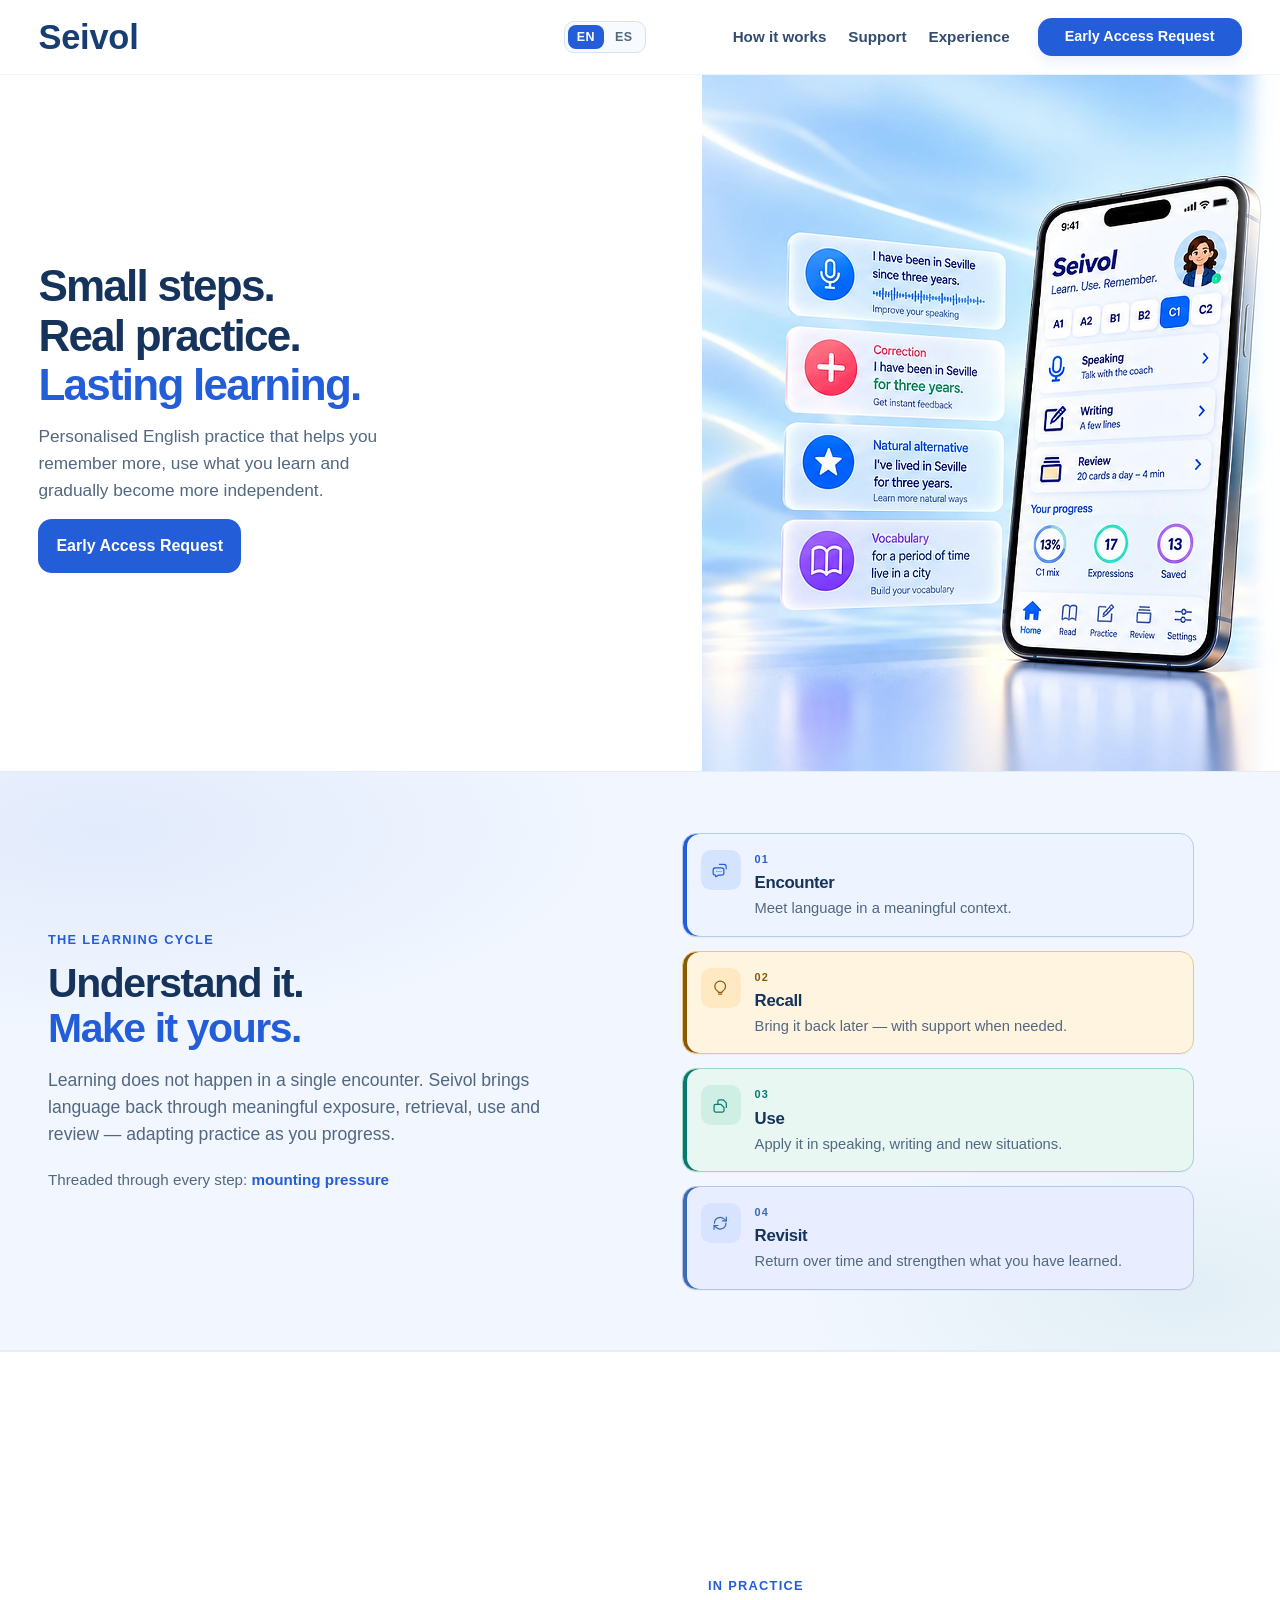
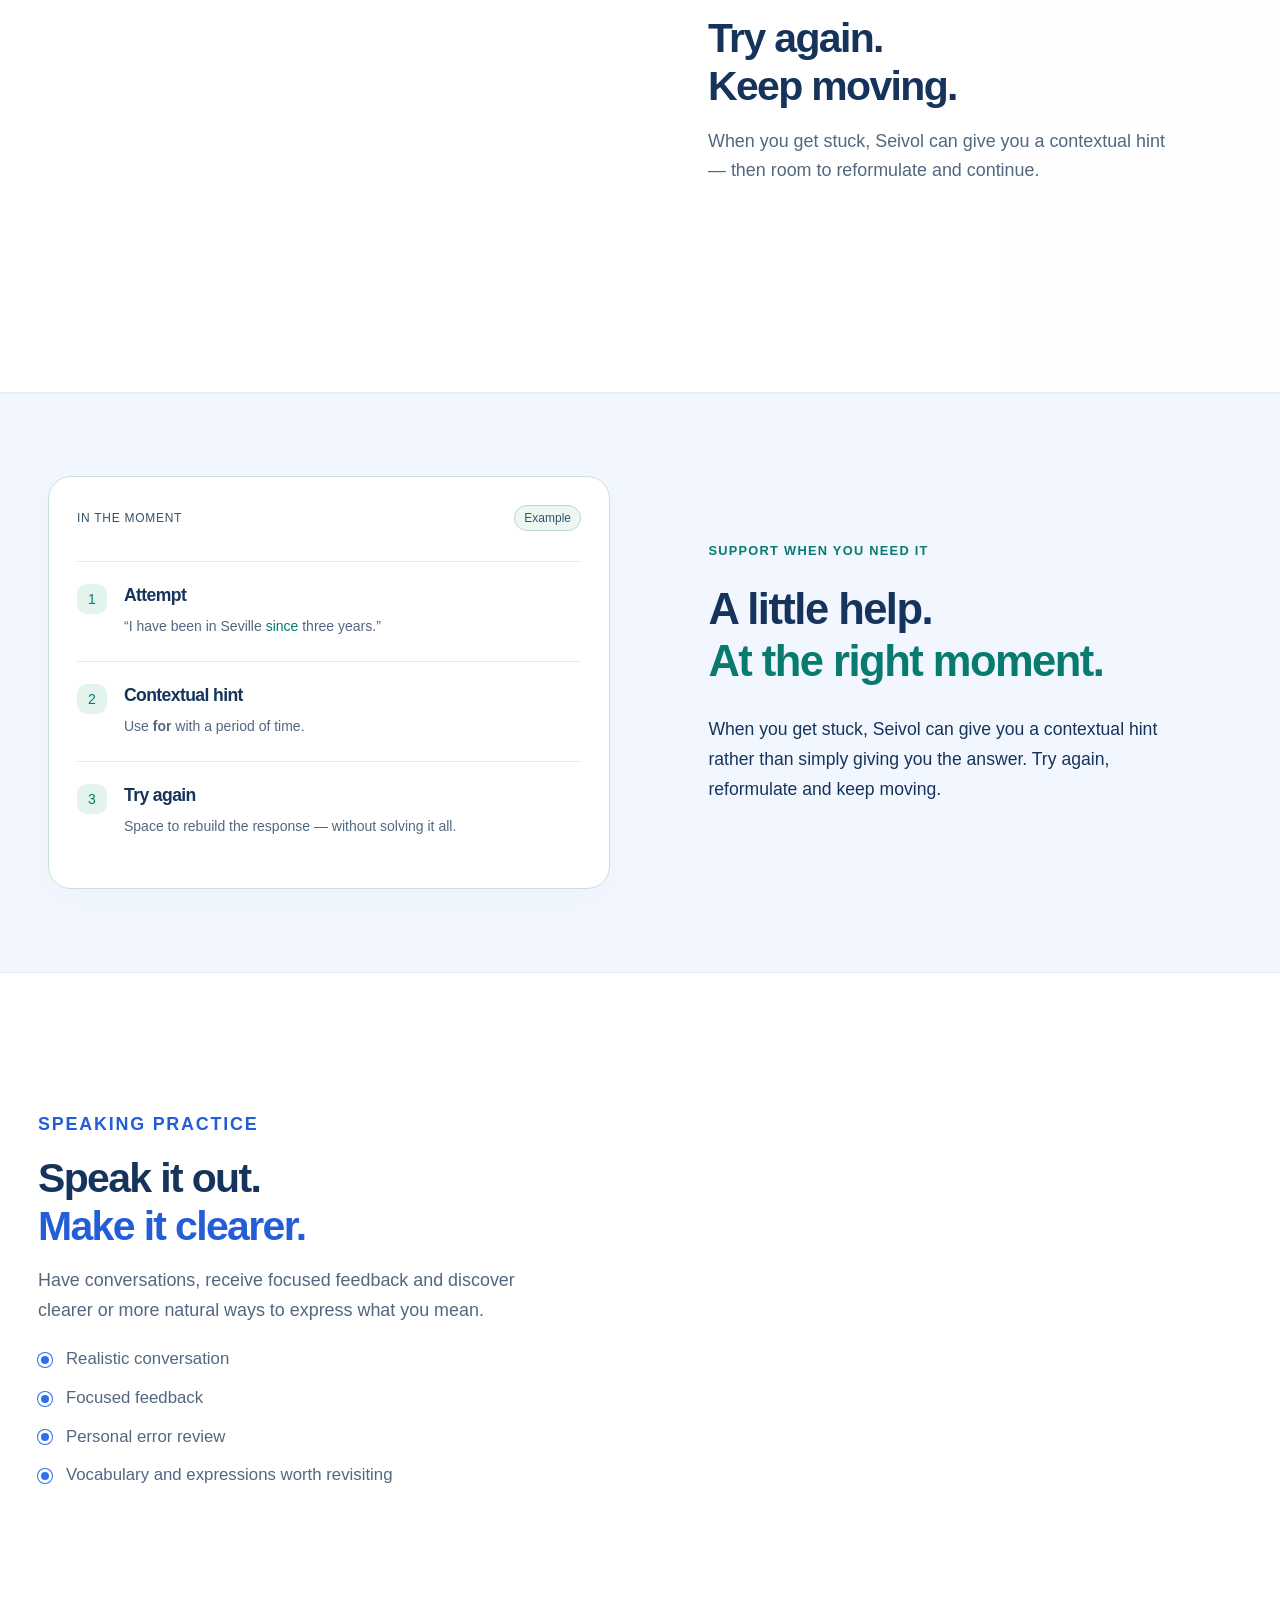
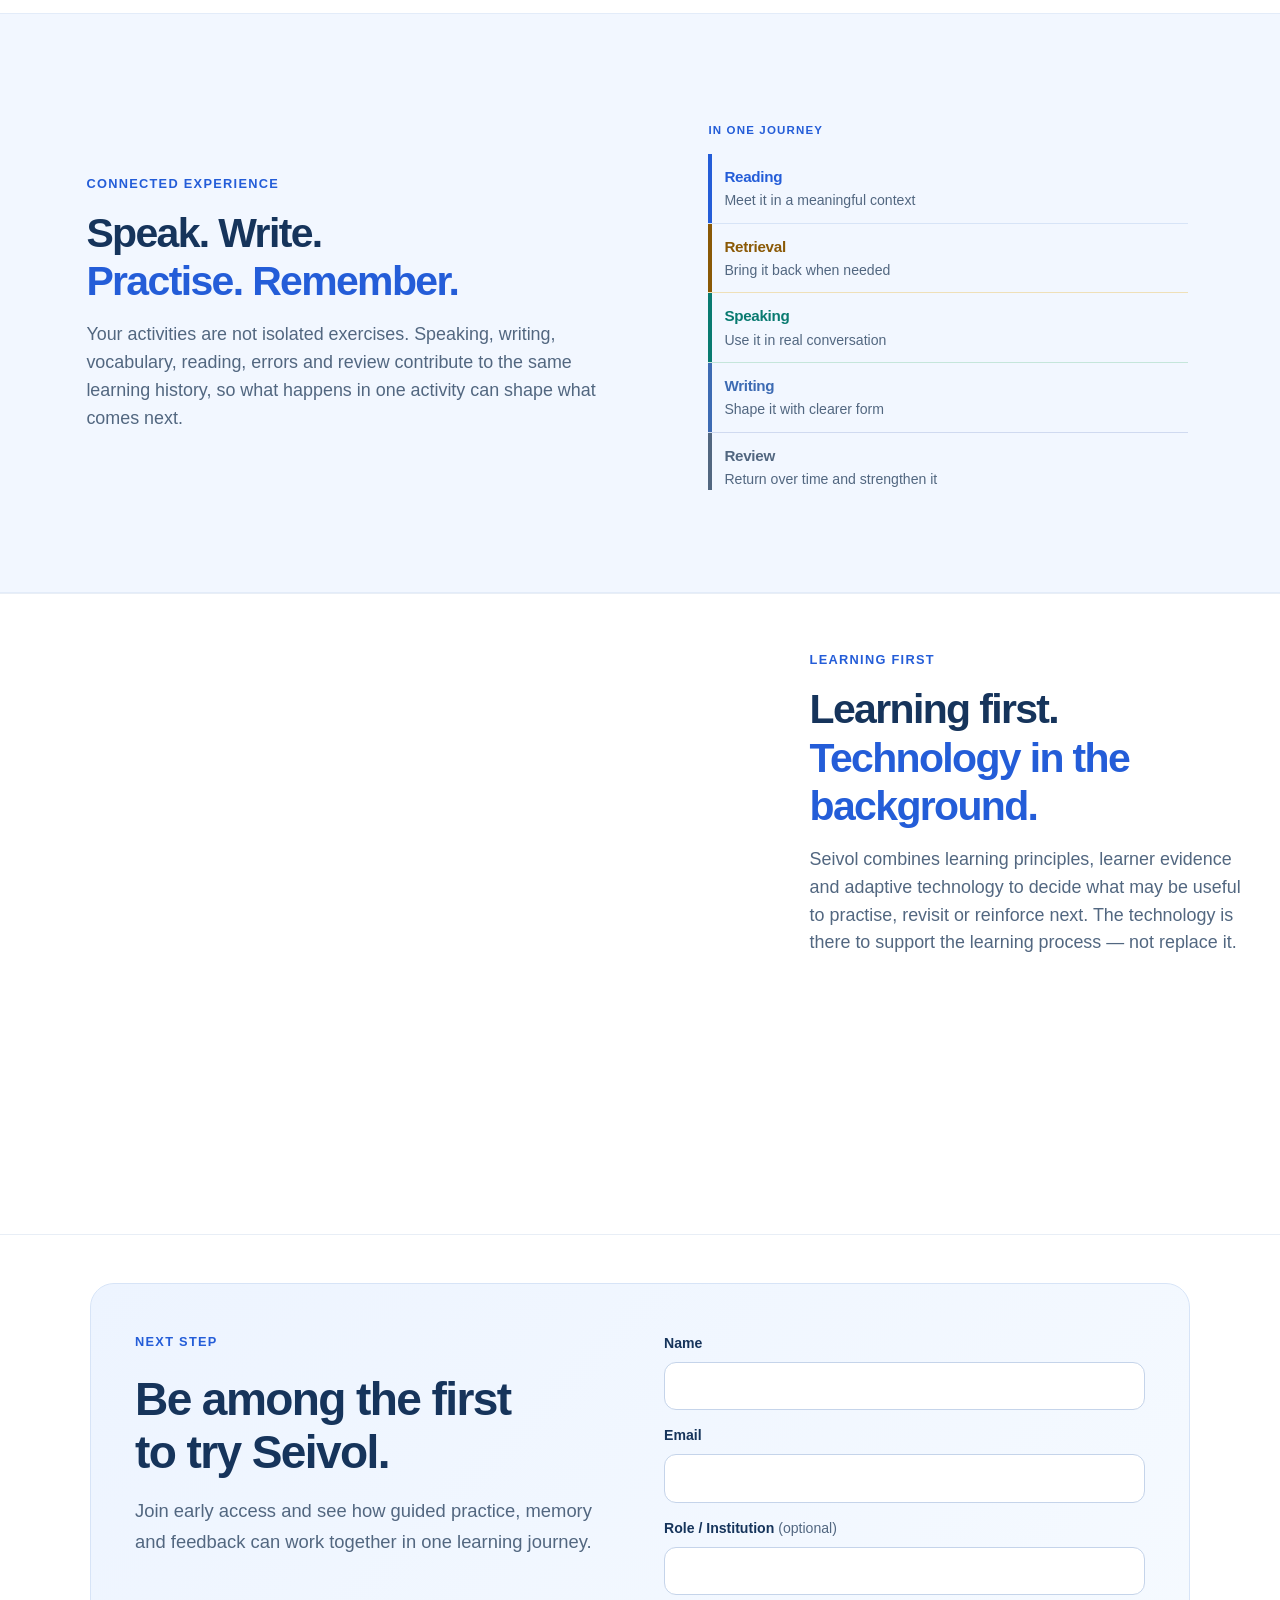
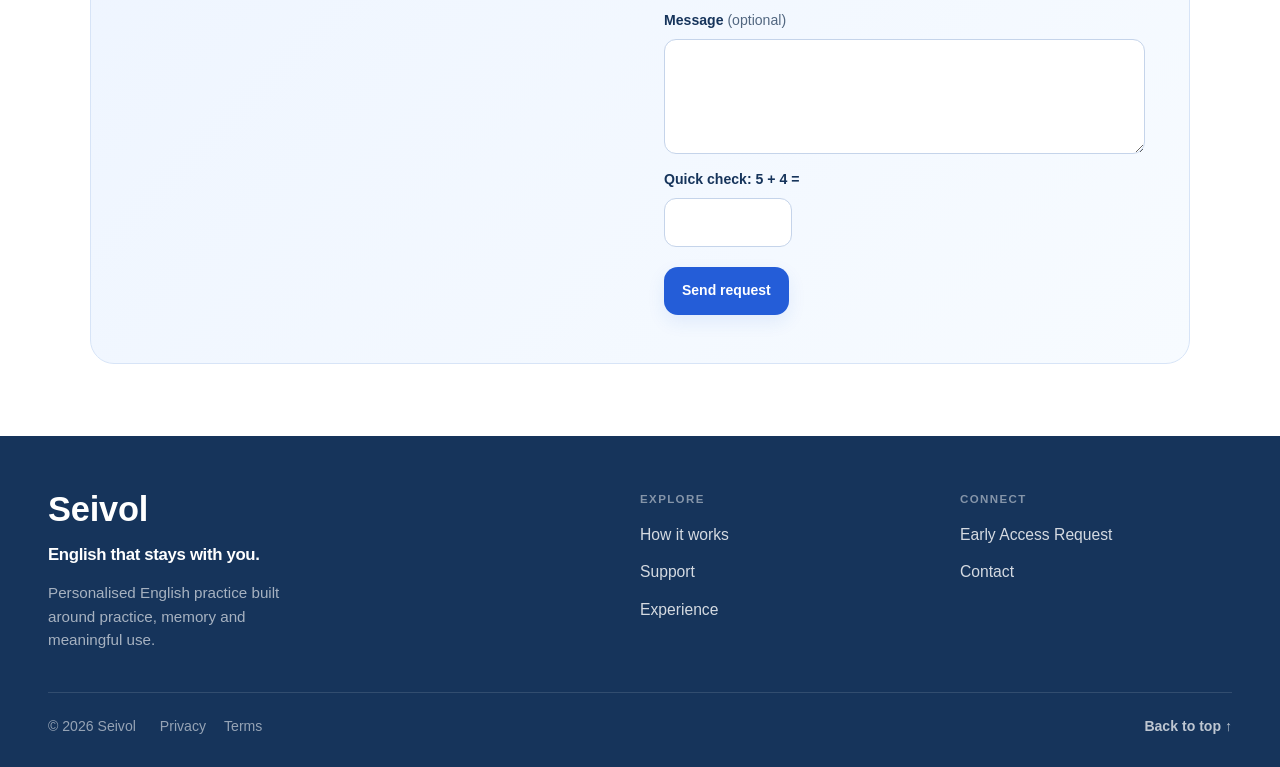
==== index.html @ 79bc9831 "Align panoramic header and bleed bands on wide screens. Cap image bands at 1600px, share page gutter" ====
<!DOCTYPE html>
<html lang="en" data-page-lang="en" data-lang-en="./index.html" data-lang-es="./es/index.html">
<head>
<meta charset="UTF-8">
<meta name="viewport" content="width=device-width, initial-scale=1">
<meta name="description" content="Seivol: personalised English practice that helps you remember more, use what you learn and gradually become more independent.">
<meta name="theme-color" content="#245dd8">
<title>Seivol — English that stays with you.</title>
<link rel="alternate" hreflang="en" href="./index.html">
<link rel="alternate" hreflang="es" href="./es/index.html">
<link rel="alternate" hreflang="x-default" href="./index.html">
<link rel="stylesheet" href="./assets/styles.css">
<link rel="stylesheet" href="./assets/education.css?v=191">
<script>
(function () {
  var KEY = 'seivol-lang';
  var page = document.documentElement.getAttribute('data-page-lang') || 'en';
  var toEn = document.documentElement.getAttribute('data-lang-en') || './index.html';
  var toEs = document.documentElement.getAttribute('data-lang-es') || './es/index.html';
  var stored = null;
  try { stored = localStorage.getItem(KEY); } catch (e) {}
  function go(lang) {
    if (lang === page) return;
    location.replace(lang === 'es' ? toEs : toEn);
  }
  if (stored === 'en' || stored === 'es') {
    go(stored);
    return;
  }
  var nav = (navigator.languages && navigator.languages[0]) || navigator.language || 'en';
  go(/^es\b/i.test(nav) ? 'es' : 'en');
})();
</script>
<script src="./assets/script.js?v=5" defer></script>
<meta property="og:title" content="Seivol — English that stays with you.">
<meta property="og:description" content="Personalised English practice that helps you remember more, use what you learn and gradually become more independent.">
<meta property="og:type" content="website">
<meta property="og:locale" content="en_GB">
<meta property="og:locale:alternate" content="es_ES">
<meta name="twitter:card" content="summary_large_image">
<meta name="twitter:title" content="Seivol — English that stays with you.">
<meta name="twitter:description" content="Personalised English practice that helps you remember more, use what you learn and gradually become more independent.">
</head>
<body>
<a class="skip-link" href="#main">Skip to content</a>
<header class="header">
  <div class="container nav">
    <a class="brand" href="./index.html" aria-label="Seivol home">Seivol</a>
    <div class="lang-switch" role="group" aria-label="Language">
      <a class="lang-switch__link is-active" href="./index.html" hreflang="en" lang="en" data-lang="en" aria-current="page">EN</a>
      <a class="lang-switch__link" href="./es/index.html" hreflang="es" lang="es" data-lang="es">ES</a>
    </div>
    <button class="menu-toggle" type="button" aria-label="Menu" aria-expanded="false" aria-controls="navigation">
      <svg class="menu-toggle-icon" width="24" height="18" viewBox="0 0 24 18" fill="none" aria-hidden="true" focusable="false">
        <path d="M1 1.5h22M1 9h22M1 16.5h22" stroke="currentColor" stroke-width="2" stroke-linecap="round"/>
      </svg>
    </button>
    <nav id="navigation" aria-label="Primary">
      <a href="#learning">How it works</a>
      <a href="#support">Support</a>
      <a href="#experience">Experience</a>
      <a class="nav-cta" href="mailto:hello@seivol.com?subject=Seivol%20early%20access">Early Access Request</a>
    </nav>
  </div>
</header>
<main id="main">
  <section class="hero hero-bleed" aria-labelledby="hero-title">
    <div class="container hero-split">
      <div class="hero-copy">
        <h1 id="hero-title">Small steps.<br>Real practice.<br><em>Lasting learning.</em></h1>
        <p class="lead">Personalised English practice that helps you remember more, use what you learn and gradually become more independent.</p>
        <div class="hero-actions">
          <a class="button button-primary" href="mailto:hello@seivol.com?subject=Seivol%20early%20access">Early Access Request</a>
        </div>
      </div>
      <figure class="hero-visual is-loaded">
        <picture>
          <source media="(max-width:767px)" type="image/webp" srcset="./assets/images/seivol-hero-mobile-1080x1300.webp" width="1080" height="1300">
          <source media="(max-width:767px)" type="image/png" srcset="./assets/images/seivol-hero-mobile-1080x1300.png" width="1080" height="1300">
          <source type="image/webp" srcset="./assets/images/image-hero-grande.webp" width="1672" height="941">
          <img src="./assets/images/image-hero-grande.png" alt="Seivol app on a phone with floating practice cards and progress insights" width="1672" height="941" decoding="async" fetchpriority="high">
        </picture>
      </figure>
    </div>
  </section>

  <section id="learning" class="section learning-section">
    <div class="container">
      <div class="cycle-compose">
        <header class="cycle-intro-copy">
          <p class="eyebrow">THE LEARNING CYCLE</p>
          <h2>Understand it.<br><em>Make it yours.</em></h2>
          <p class="cycle-lead">Learning does not happen in a single encounter. Seivol brings language back through meaningful exposure, retrieval, use and review — adapting practice as you progress.</p>
          <p class="cycle-example">Threaded through every step: <em>mounting pressure</em></p>
        </header>

        <ol class="cycle-path" aria-label="Four moments of the learning cycle">
          <li class="cycle-path-item cycle-path-item--1">
            <span class="cycle-path-icon" aria-hidden="true">
              <svg viewBox="0 0 24 24" fill="none" stroke="currentColor" stroke-width="1.55" stroke-linecap="round" stroke-linejoin="round">
                <path d="M11 4.4h5.8c1.7 0 3 1.3 3 3v2.8"/>
                <path d="M4.6 8.9h9.4c1.55 0 2.8 1.25 2.8 2.8v4c0 1.55-1.25 2.8-2.8 2.8H9.6l-2.6 1.85c-.42.3-1.02-.04-1.02-.55v-1.3h-.38c-1.55 0-2.8-1.25-2.8-2.8v-4c0-1.55 1.25-2.8 2.8-2.8z"/>
                <circle cx="7.6" cy="13.6" r=".7" fill="currentColor" stroke="none"/>
                <circle cx="10.4" cy="13.6" r=".7" fill="currentColor" stroke="none"/>
                <circle cx="13.2" cy="13.6" r=".7" fill="currentColor" stroke="none"/>
              </svg>
            </span>
            <div class="cycle-path-body">
              <span class="cycle-path-num">01</span>
              <h3>Encounter</h3>
              <p>Meet language in a meaningful context.</p>
            </div>
          </li>
          <li class="cycle-path-item cycle-path-item--2">
            <span class="cycle-path-icon" aria-hidden="true">
              <svg viewBox="0 0 24 24" fill="none" stroke="currentColor" stroke-width="1.6" stroke-linecap="round" stroke-linejoin="round">
                <path d="M12 4a7 7 0 0 1 7 7c0 2.6-1.4 4.4-3.2 5.8-.7.5-1.3 1.2-1.5 2.1H9.7c-.2-.9-.8-1.6-1.5-2.1C6.4 15.4 5 13.6 5 11a7 7 0 0 1 7-7z"/>
                <path d="M10 21h4"/>
              </svg>
            </span>
            <div class="cycle-path-body">
              <span class="cycle-path-num">02</span>
              <h3>Recall</h3>
              <p>Bring it back later — with support when needed.</p>
            </div>
          </li>
          <li class="cycle-path-item cycle-path-item--3">
            <span class="cycle-path-icon" aria-hidden="true">
              <svg viewBox="0 0 24 24" fill="none" stroke="currentColor" stroke-width="1.6" stroke-linecap="round" stroke-linejoin="round">
                <path d="M4 19v-6a2 2 0 0 1 2-2h7l4 4v4a2 2 0 0 1-2 2H6a2 2 0 0 1-2-2z"/>
                <path d="M9 11V7a2 2 0 0 1 2-2h5l4 4v6"/>
              </svg>
            </span>
            <div class="cycle-path-body">
              <span class="cycle-path-num">03</span>
              <h3>Use</h3>
              <p>Apply it in speaking, writing and new situations.</p>
            </div>
          </li>
          <li class="cycle-path-item cycle-path-item--4">
            <span class="cycle-path-icon" aria-hidden="true">
              <svg viewBox="0 0 24 24" fill="none" stroke="currentColor" stroke-width="1.6" stroke-linecap="round" stroke-linejoin="round">
                <path d="M4.5 12a7.5 7.5 0 0 1 12.8-5.3L20 9"/>
                <path d="M20 4v5h-5"/>
                <path d="M19.5 12a7.5 7.5 0 0 1-12.8 5.3L4 15"/>
                <path d="M4 20v-5h5"/>
              </svg>
            </span>
            <div class="cycle-path-body">
              <span class="cycle-path-num">04</span>
              <h3>Revisit</h3>
              <p>Return over time and strengthen what you have learned.</p>
            </div>
          </li>
        </ol>
      </div>
    </div>
  </section>

  <section class="section practice-look-section" aria-labelledby="practice-look-title">
    <div class="container">
      <div class="app-showcase app-showcase-blend">
        <figure class="closer-look-visual" data-reveal>
          <picture>
            <source media="(max-width:767px)" type="image/webp" srcset="./assets/images/seivol-closer-look-mobile.webp?v=8" width="1080" height="1300">
            <source media="(max-width:767px)" type="image/png" srcset="./assets/images/seivol-closer-look-mobile.png?v=8" width="1080" height="1300">
            <source type="image/webp" srcset="./assets/images/seivol-closer-look.webp" width="1672" height="941">
            <img src="./assets/images/seivol-closer-look.png" alt="Seivol practice: try, get a hint, try again, with AI feedback cards" width="1672" height="941" loading="lazy" decoding="async">
          </picture>
        </figure>
        <div class="closer-look-fade" aria-hidden="true"></div>
        <div class="app-copy">
          <p class="eyebrow">IN PRACTICE</p>
          <h2 id="practice-look-title">Try again.<br>Keep moving.</h2>
          <p>When you get stuck, Seivol can give you a contextual hint — then room to reformulate and continue.</p>
        </div>
      </div>
    </div>
  </section>

  <section id="support" class="support-section">
    <div class="container feature-grid support-layout">
      <div class="support-right">
        <div class="support-example">
          <div class="panel-heading"><span>IN THE MOMENT</span><span class="tiny-tag">Example</span></div>
          <ol>
            <li><span>1</span><div><h3>Attempt</h3><p>“I have been in Seville <em>since</em> three years.”</p></div></li>
            <li><span>2</span><div><h3>Contextual hint</h3><p>Use <strong>for</strong> with a period of time.</p></div></li>
            <li><span>3</span><div><h3>Try again</h3><p>Space to rebuild the response — without solving it all.</p></div></li>
          </ol>
        </div>
      </div>
      <div class="support-copy">
        <p class="eyebrow">SUPPORT WHEN YOU NEED IT</p>
        <h2>A little help.<br><em>At the right moment.</em></h2>
        <p class="feature-lead">When you get stuck, Seivol can give you a contextual hint rather than simply giving you the answer. Try again, reformulate and keep moving.</p>
      </div>
    </div>
  </section>

  <section id="speaking" class="section speaking-section">
    <div class="container speaking-blend speaking-text-left">
      <div class="speaking-copy">
        <p class="eyebrow">SPEAKING PRACTICE</p>
        <h2>Speak it out.<br><em>Make it clearer.</em></h2>
        <p>Have conversations, receive focused feedback and discover clearer or more natural ways to express what you mean.</p>
        <ul class="benefit-list">
          <li>Realistic conversation</li>
          <li>Focused feedback</li>
          <li>Personal error review</li>
          <li>Vocabulary and expressions worth revisiting</li>
        </ul>
      </div>
      <figure class="speaking-visual">
        <picture>
          <source media="(max-width:767px)" type="image/webp" srcset="./assets/images/seivol-speaking-mobile.webp?v=10" width="1080" height="1300">
          <source media="(max-width:767px)" type="image/png" srcset="./assets/images/seivol-speaking-mobile.png?v=10" width="1080" height="1300">
          <source type="image/webp" srcset="./assets/images/seivol-speaking.webp?v=11" width="1143" height="1376">
          <img src="./assets/images/seivol-speaking.png?v=11" alt="Phone and feedback cards: Original, Better and Tip during speaking practice" width="1143" height="1376" loading="lazy" decoding="async">
        </picture>
        <div class="speaking-fade" aria-hidden="true"></div>
      </figure>
    </div>
  </section>

  <section id="experience" class="section experience-section">
    <div class="container experience-intro">
      <div class="experience-intro-copy">
        <p class="eyebrow">CONNECTED EXPERIENCE</p>
        <h2>Speak. Write.<br><em>Practise. Remember.</em></h2>
        <p class="experience-intro-lead">Your activities are not isolated exercises. Speaking, writing, vocabulary, reading, errors and review contribute to the same learning history, so what happens in one activity can shape what comes next.</p>
      </div>
      <aside class="experience-label" aria-label="Parts of the connected journey">
        <div class="experience-label-head">
          <span>IN ONE JOURNEY</span>
        </div>
        <ul class="experience-label-list">
          <li class="experience-label-item experience-label-item--1">
            <strong>Reading</strong>
            <span>Meet it in a meaningful context</span>
          </li>
          <li class="experience-label-item experience-label-item--2">
            <strong>Retrieval</strong>
            <span>Bring it back when needed</span>
          </li>
          <li class="experience-label-item experience-label-item--3">
            <strong>Speaking</strong>
            <span>Use it in real conversation</span>
          </li>
          <li class="experience-label-item experience-label-item--4">
            <strong>Writing</strong>
            <span>Shape it with clearer form</span>
          </li>
          <li class="experience-label-item experience-label-item--5">
            <strong>Review</strong>
            <span>Return over time and strengthen it</span>
          </li>
        </ul>
      </aside>
    </div>
  </section>

  <section id="foundation" class="section foundation-section foundation-bleed" aria-labelledby="foundation-title">
    <div class="container foundation-split">
      <div class="foundation-copy">
        <p class="eyebrow">LEARNING FIRST</p>
        <h2 id="foundation-title">Learning first.<br><em>Technology in the background.</em></h2>
        <p class="foundation-lead">Seivol combines learning principles, learner evidence and adaptive technology to decide what may be useful to practise, revisit or reinforce next. The technology is there to support the learning process — not replace it.</p>
      </div>
      <figure class="foundation-visual">
        <picture>
          <source media="(max-width:767px)" type="image/webp" srcset="./assets/images/ultima-web.webp?v=1" width="1143" height="1376">
          <source media="(max-width:767px)" type="image/png" srcset="./assets/images/ultima-web.png?v=1" width="1143" height="1376">
          <source type="image/webp" srcset="./assets/images/ultima.webp?v=1" width="1536" height="1024">
          <img src="./assets/images/ultima.png?v=1" alt="Seivol Progress screen with Known, Saved for review and In progress cards" width="1536" height="1024" loading="lazy" decoding="async">
        </picture>
      </figure>
    </div>
  </section>

  <section id="contact" class="section contact-section">
    <div class="container contact-panel">
      <div class="contact-layout">
        <div class="contact-copy">
          <p class="eyebrow">NEXT STEP</p>
          <h2>Be among the first to try Seivol.</h2>
          <p class="contact-lead">Join early access and see how guided practice, memory and feedback can work together in one learning journey.</p>
        </div>
        <form class="contact-form" id="early-access-form" action="mailto:jmpmonge@gmail.com" method="post" enctype="text/plain" novalidate>
          <div class="contact-field">
            <label for="contact-name">Name</label>
            <input id="contact-name" name="Name" type="text" autocomplete="name" required>
          </div>
          <div class="contact-field">
            <label for="contact-email">Email</label>
            <input id="contact-email" name="Email" type="email" autocomplete="email" required>
          </div>
          <div class="contact-field">
            <label for="contact-role">Role / Institution <span class="optional">(optional)</span></label>
            <input id="contact-role" name="Role / Institution" type="text" autocomplete="organization">
          </div>
          <div class="contact-field">
            <label for="contact-message">Message <span class="optional">(optional)</span></label>
            <textarea id="contact-message" name="Message" rows="4"></textarea>
          </div>
          <div class="contact-honeypot" aria-hidden="true">
            <label for="contact-company">Company</label>
            <input id="contact-company" name="company" type="text" tabindex="-1" autocomplete="off">
          </div>
          <div class="contact-field contact-captcha">
            <label for="contact-captcha">Quick check: <span id="contact-captcha-question">3 + 4</span> =</label>
            <input id="contact-captcha" name="captcha" type="text" inputmode="numeric" autocomplete="off" required>
            <p class="contact-form-error" id="contact-form-error" hidden>Please solve the check to continue.</p>
          </div>
          <button class="button button-primary contact-submit" type="submit">Send request</button>
        </form>
      </div>
    </div>
  </section>
</main>
<footer class="site-footer">
  <div class="container">
    <div class="footer-grid">
      <div class="footer-brand">
        <a class="footer-logo" href="./index.html" aria-label="Seivol home">Seivol</a>
        <p class="footer-tagline">English that stays with you.</p>
        <p class="footer-blurb">Personalised English practice built around practice, memory and meaningful use.</p>
      </div>
      <div class="footer-col">
        <h3 class="footer-heading">Explore</h3>
        <ul class="footer-list">
          <li><a href="#learning">How it works</a></li>
          <li><a href="#support">Support</a></li>
          <li><a href="#experience">Experience</a></li>
        </ul>
      </div>
      <div class="footer-col">
        <h3 class="footer-heading">Connect</h3>
        <ul class="footer-list">
          <li><a href="mailto:hello@seivol.com?subject=Seivol%20early%20access">Early Access Request</a></li>
          <li><a href="mailto:hello@seivol.com">Contact</a></li>
        </ul>
      </div>
    </div>
    <div class="footer-bar">
      <p class="footer-copy">© 2026 Seivol</p>
      <div class="footer-legal">
        <a href="#" aria-disabled="true" tabindex="-1">Privacy</a>
        <a href="#" aria-disabled="true" tabindex="-1">Terms</a>
      </div>
      <a class="footer-top" href="#main">Back to top <span aria-hidden="true">↑</span></a>
    </div>
  </div>
</footer>
</body>
</html>
---- assets/styles.css ----
:root{--ink:#102c39;--muted:#52636c;--paper:#fff;--soft:#f2f5f5;--line:#d8e0e3;--accent:#a45a39;--light-accent:#e6b798;--serif:Georgia,'Times New Roman',serif;--sans:Arial,Helvetica,sans-serif}*{box-sizing:border-box}html{scroll-behavior:smooth;scroll-padding-top:100px}body{margin:0;background:var(--paper);color:var(--ink);font-family:var(--sans);font-size:16px;line-height:1.65}a{color:inherit;text-decoration:none}button{font:inherit}a,button{-webkit-tap-highlight-color:transparent}a:focus-visible,button:focus-visible{outline:3px solid var(--accent);outline-offset:6px}p,h1,h2,h3,h4,figure{margin:0}p+p{margin-top:18px}h1,h2,h3,h4{line-height:1.15;font-weight:400}h1,h2{font-family:var(--serif);letter-spacing:-.04em}h1{font-size:clamp(3.8rem,6.2vw,6rem);line-height:1.03}h2{font-size:clamp(2.45rem,4vw,3.6rem)}h3{font-size:1.4rem;letter-spacing:-.025em}h4{font-size:1.05rem}em{color:var(--accent);font-weight:400}p{color:var(--muted)}.container{width:min(1240px,calc(100% - 112px));margin-inline:auto}.header{border-bottom:1px solid var(--line);background:#fffffff5;position:sticky;top:0;z-index:20;backdrop-filter:blur(12px)}.nav{min-height:94px;display:flex;align-items:center;justify-content:space-between;gap:36px}.brand{font-size:2.3rem;letter-spacing:-.075em;font-weight:700;line-height:1}.brand-dot{color:var(--accent)}nav{display:flex;align-items:center;gap:34px;font-size:.875rem}nav a{padding:12px 0}nav a:hover,.footer a:hover{color:var(--accent)}.nav-link{border-bottom:1px solid var(--ink)}.nav-link span{margin-left:20px}.menu-toggle{display:none}.hero{display:grid;grid-template-columns:1.08fr 1fr;gap:72px;align-items:center;padding-block:76px 66px}.eyebrow{font-size:.75rem;letter-spacing:.15em;font-weight:600;line-height:1.5;color:var(--ink);margin-bottom:28px}.eyebrow-line{display:inline-block;width:30px;height:1px;background:var(--accent);vertical-align:middle;margin-right:12px}.lead{max-width:445px;font-size:1.15rem;line-height:1.7;margin-top:30px}.button{display:inline-flex;align-items:center;gap:40px;padding:16px 23px;background:var(--ink);color:white;font-size:.875rem;margin-top:32px;transition:background .2s,transform .2s}.button:hover{background:#244b5d;transform:translateY(-2px)}.hero-note{font-size:.75rem;margin-top:20px}.hero-visual{position:relative}.hero-frame{aspect-ratio:4/5;background:var(--ink);padding:27px;display:flex;flex-direction:column;justify-content:space-between;color:#fff;border:1px solid #284652}.media-top,.media-bottom{display:flex;justify-content:space-between;gap:16px;font-size:.75rem}.media-top{letter-spacing:.1em;color:#c4d1d7}.media-centre{text-align:center;border:1px solid #647983;padding:40px 15px;margin:28px 10px}.media-icon{display:grid;place-items:center;border:1px solid #90a1a9;border-radius:50%;width:60px;height:60px;font-size:28px;margin:0 auto 28px;color:var(--light-accent)}.media-centre p{font-family:var(--serif);font-size:clamp(2.1rem,3vw,3rem);line-height:1.15;color:white;letter-spacing:-.025em}.placeholder-label{display:inline-block;margin-top:26px;font-size:.75rem;letter-spacing:.08em;color:#c4d1d7}.media-bottom{border-top:1px solid #48606a;padding-top:18px;color:#d4dfe4}.hero-visual>figcaption{font-size:.75rem;margin-top:10px;color:var(--muted)}.principle-strip{border-block:1px solid var(--line)}.principle-strip .container{display:flex;justify-content:space-between;gap:24px;padding-block:24px;font-size:.875rem}.principle-strip span{display:flex;align-items:center;gap:15px}.principle-strip span:before{content:'+';color:var(--accent);font-size:20px}.section{padding-block:104px}.section-heading{margin-bottom:40px}.approach-grid{display:grid;grid-template-columns:1fr 1fr;gap:100px}.intro{font-size:1.4rem;line-height:1.55;color:var(--ink)}.principles{display:grid;grid-template-columns:repeat(3,1fr);gap:44px;margin-top:60px}.principles article{border-top:1px solid var(--line);padding-top:22px}.index{font-size:.75rem;color:var(--accent)}.principles h3{margin-block:20px 15px}.principles p{font-size:.95rem}.learning-section{background:var(--soft)}.split-heading{display:flex;justify-content:space-between;align-items:flex-end;gap:65px;margin-bottom:52px}.split-heading>p{max-width:350px}.cycle{list-style:none;display:grid;grid-template-columns:repeat(4,1fr);padding:0;margin:0;border-block:1px solid #c8d4d9}.cycle li{position:relative;padding:30px 28px 30px 0;margin-right:28px}.cycle li:not(:last-child):after{content:'→';position:absolute;right:0;top:30px;color:var(--accent)}.step{font-size:.75rem;color:var(--accent)}.cycle h3{margin-block:20px 12px}.cycle p{font-size:.9rem}.cycle-feedback{font-size:.875rem;padding:18px 0;color:var(--muted);border-bottom:1px solid #c8d4d9}.cycle-feedback span{margin-right:12px;font-size:20px;color:var(--accent)}.app-showcase{margin-top:70px;display:grid;grid-template-columns:.7fr 1fr;gap:85px;align-items:center}.app-copy h3{font-family:var(--serif);font-size:2rem;margin-bottom:18px}.asset-note{font-size:.75rem;letter-spacing:.08em;color:var(--muted);display:block;margin-top:24px}.screen-placeholder{border:1px solid #b7c8d0;background:#fff;box-shadow:0 20px 40px #102c3908}.screen-bar{display:flex;justify-content:space-between;font-size:.75rem;letter-spacing:.08em;padding:17px 22px;border-bottom:1px solid var(--line)}.screen-content{aspect-ratio:16/9;display:flex;flex-direction:column;align-items:center;justify-content:center;padding:25px;text-align:center;background:linear-gradient(145deg,#f9fbfc,#e8eff2)}.crop-icon{font-size:36px;color:#65818f;line-height:1;margin-bottom:20px}.screen-content h4{font-family:var(--serif);font-size:1.75rem;margin-bottom:8px}.screen-content p,.screen-content>span:last-child{font-size:.75rem;color:var(--muted)}.screen-placeholder figcaption{font-size:.75rem;border-top:1px solid var(--line);padding:13px 22px}.feature-grid{display:grid;grid-template-columns:1fr 1fr;gap:85px;align-items:center}.feature-lead{font-size:1.2rem;margin-block:28px 20px;color:var(--ink)}.memory-panel{background:var(--soft);border:1px solid var(--line);padding:30px}.panel-heading{display:flex;align-items:center;justify-content:space-between;gap:12px;font-size:.75rem;letter-spacing:.08em}.tiny-tag{font-size:.75rem;letter-spacing:0;border:1px solid #b7c6cd;border-radius:20px;padding:2px 9px}.memory-panel>h3{font-family:var(--serif);font-size:2rem;margin-top:32px}.review-track{display:flex;align-items:center;gap:9px;margin-block:30px 34px;font-size:.75rem}.review-track i{flex:1;min-width:5px;height:1px;background:#8b9fa8}.review-track span{position:relative;padding-top:20px}.review-track span:before{content:'';position:absolute;top:0;left:0;width:7px;height:7px;border:1px solid var(--accent);border-radius:50%}.review-outcomes{display:grid;grid-template-columns:1fr 1fr;gap:24px;border-top:1px solid var(--line);padding-top:25px}.outcome-symbol{font-size:24px;color:var(--accent)}.review-outcomes h4{margin-block:10px}.review-outcomes p,.panel-note{font-size:.875rem}.panel-note{border-top:1px solid var(--line);padding-top:20px;margin-top:24px}.compact-placeholder{border:1px dashed #93aab4;padding:22px;display:flex;align-items:center;gap:20px;margin-top:25px}.compact-placeholder>span{font-size:28px;color:#617d8a}.compact-placeholder figcaption{font-size:.75rem;letter-spacing:.07em}.compact-placeholder strong{font-weight:400;letter-spacing:0;font-size:.875rem;display:inline-block;margin-top:5px}.support-section{background:var(--ink);color:#fff;padding-block:100px}.support-section .eyebrow{color:#c4d2d9}.support-section em{color:var(--light-accent)}.support-section p{color:#c6d4db}.support-section .feature-lead{color:white}.support-rule{border-top:1px solid #4b616c;display:flex;gap:20px;margin-top:32px;padding-top:25px}.support-rule>span{color:var(--light-accent);font-size:25px}.support-rule strong{color:white;font-weight:400}.support-rule p{font-size:.875rem}.support-example{border:1px solid #57707c;padding:30px}.support-example .tiny-tag{border-color:#6c838d}.support-example ol{list-style:none;padding:0;margin:30px 0 0}.support-example li{display:flex;gap:20px;padding-block:22px;border-top:1px solid #3d5764}.support-example li>span{color:var(--light-accent);font-size:.875rem}.support-example h3{font-size:1.15rem;margin-bottom:8px}.support-example p{font-size:.875rem}.support-right .compact-placeholder{border-color:#718993}.support-right .compact-placeholder>span{color:#b9ced7}.activity-grid{display:grid;grid-template-columns:repeat(3,1fr);gap:28px}.activity-grid article{padding:32px;background:var(--soft);border-top:2px solid #819aa6}.activity-label{font-size:.75rem;letter-spacing:.09em;color:var(--muted)}.activity-grid h3{font-family:var(--serif);font-size:1.9rem;margin-block:26px 20px}.activity-grid p{font-size:.95rem}.activity-placeholder{display:flex;align-items:center;justify-content:center;gap:35px;min-height:240px;border:1px dashed #94a8b2;background:#fafcfc;margin-top:30px;padding:35px;text-align:left}.activity-placeholder>span{font-size:40px;color:#77919e}.activity-placeholder .asset-note{margin:0 0 12px}.activity-placeholder figcaption{font-family:var(--serif);font-size:1.6rem}.activity-placeholder p{font-size:.875rem;margin-top:8px}.foundation-section{background:var(--soft);border-top:1px solid var(--line);padding-block:75px}.foundation-grid{display:grid;grid-template-columns:1fr 1fr;gap:85px}.foundation-grid h2{font-size:2.8rem}.technology-labels{display:flex;align-items:center;flex-wrap:wrap;gap:12px;font-size:.75rem;margin-top:25px}.technology-labels span{padding:6px 10px;border:1px solid #b9c9d0}.technology-labels b{font-weight:400;color:var(--accent)}.footer{display:flex;align-items:center;justify-content:space-between;gap:30px;min-height:135px}.footer p,.footer>a:last-child{font-size:.875rem}.skip-link{position:fixed;top:-100px;left:20px;z-index:50;padding:12px 20px;background:white;color:var(--ink)}.skip-link:focus{top:15px}.media-slot img,.media-slot video{display:block;width:100%;height:auto;object-fit:contain}.hero-visual>img,.hero-visual>video{aspect-ratio:4/5;object-fit:cover}.media-slot.is-loaded{padding:0;display:block;min-height:0}.media-slot.is-loaded figcaption{padding:12px;font-size:.75rem}
@media(min-width:1500px){.hero{gap:110px}.hero-frame{max-height:630px}}@media(max-width:1100px){.container{width:calc(100% - 64px)}nav{gap:21px}.hero{gap:40px}.hero-frame{padding:18px}.media-centre{margin:20px 0;padding:30px 12px}.hero{padding-top:54px}.feature-grid,.foundation-grid{gap:44px}.app-showcase{gap:44px}.approach-grid{gap:55px}.activity-grid article{padding:24px}.panel-heading{flex-wrap:wrap}}
@media(max-width:800px){.container{width:calc(100% - 40px)}.nav{min-height:76px;flex-wrap:wrap;gap:0}.brand{font-size:2rem}.menu-toggle{display:flex;align-items:center;gap:12px;background:none;border:1px solid var(--line);padding:7px 12px;color:var(--ink);font-size:.875rem}.header nav{width:100%;display:flex;flex-direction:column;align-items:stretch;gap:0;padding-bottom:18px}.js .header nav:not(.is-open){display:none}.header nav a{padding:12px 0}.nav-link{border-bottom:0}.hero{grid-template-columns:1fr 1fr;gap:28px;padding-block:48px}.hero h1{font-size:3.8rem}.lead{font-size:1rem}.hero-frame{aspect-ratio:4/6;padding:17px}.media-top{font-size:.75rem;flex-direction:column;gap:0}.media-bottom{font-size:.75rem}.media-centre p{font-size:2rem}.media-centre{padding:25px 10px;margin:15px 0}.media-icon{width:48px;height:48px;margin-bottom:18px}.placeholder-label{font-size:.75rem}.hero-note{max-width:240px}.principle-strip .container{font-size:.75rem;gap:16px}.principle-strip span{gap:8px}.section{padding-block:70px}.section-heading h2 br{display:none}.approach-grid{gap:30px}.principles{gap:25px;margin-top:40px}.split-heading{gap:35px}.split-heading>p{max-width:260px}.cycle li{padding-right:20px;margin-right:12px}.cycle h3{font-size:1.15rem}.app-showcase{gap:30px}.feature-grid{gap:30px}.memory-panel,.support-example{padding:22px}.review-outcomes{grid-template-columns:1fr;gap:18px}.review-outcomes>div{display:grid;grid-template-columns:25px 1fr;gap:0 10px}.review-outcomes h4{margin:6px 0}.review-outcomes p{grid-column:2}.support-section{padding-block:70px}.activity-grid{gap:15px}.activity-grid article{padding:22px 18px}.activity-grid h3{font-size:1.6rem}.foundation-grid{gap:30px}.foundation-grid h2{font-size:2.3rem}.footer{gap:20px}.footer p{max-width:150px}}
@media(max-width:600px){html{scroll-padding-top:88px}.hero{grid-template-columns:1fr;gap:38px;padding-block:42px}.hero h1{font-size:clamp(3.4rem,15vw,4.8rem)}.hero .eyebrow{margin-bottom:23px}.lead{max-width:360px;font-size:1.1rem;margin-top:24px}.hero-note{max-width:none}.hero-frame{aspect-ratio:4/4.3;padding:23px}.media-top{flex-direction:row;font-size:.75rem}.media-centre{margin:18px 9px;padding:25px 12px}.media-centre p{font-size:2.5rem}.media-bottom{font-size:.75rem}.principle-strip .container{flex-direction:column;gap:10px;padding-block:22px;font-size:.875rem}.principle-strip span{gap:12px}.section{padding-block:58px}h2{font-size:2.5rem}.eyebrow{margin-bottom:22px}.approach-grid,.feature-grid,.foundation-grid,.app-showcase{grid-template-columns:1fr;gap:32px}.intro{font-size:1.25rem}.principles{grid-template-columns:1fr;gap:28px}.principles h3{margin-block:12px}.split-heading{display:block;margin-bottom:34px}.split-heading>p{max-width:none;margin-top:23px}.cycle{grid-template-columns:1fr 1fr}.cycle li{padding:23px 19px 23px 0;margin-right:15px}.cycle li:nth-child(2){margin:0}.cycle li:nth-child(2):after{content:'↓'}.cycle li:nth-child(3),.cycle li:nth-child(4){border-top:1px solid var(--line)}.cycle li:nth-child(4){margin:0}.cycle h3{font-size:1.25rem;margin-top:12px}.cycle-feedback{font-size:.8rem}.app-showcase{margin-top:38px}.app-copy .asset-note{margin-top:18px}.memory-panel{padding:24px}.review-outcomes{grid-template-columns:1fr 1fr;gap:16px}.review-outcomes>div{display:block}.review-track{gap:7px}.support-section{padding-block:58px}.support-right{margin-top:4px}.support-example{padding:24px}.activity-grid{grid-template-columns:1fr;gap:18px}.activity-grid article{padding:28px}.activity-grid h3{font-size:1.9rem;margin-block:18px 14px}.activity-grid h3 br{display:none}.activity-placeholder{min-height:220px;padding:25px;gap:20px}.activity-placeholder figcaption{font-size:1.4rem}.activity-placeholder>span{font-size:32px}.foundation-section{padding-block:58px}.foundation-grid{gap:26px}.foundation-grid h2{font-size:2.5rem}.footer{flex-wrap:wrap;padding-block:30px;gap:24px}.footer p{max-width:none;order:3;width:100%}.footer>a:last-child{margin-left:auto}.technology-labels{gap:8px}}
@media(prefers-reduced-motion:reduce){html{scroll-behavior:auto}*{transition:none!important}}
---- assets/education.css ----
/* Seivol education: clear steps, supportive colour, approachable geometry. */
:root{
  --ink:#16345b;
  --muted:#526780;
  --paper:#fff;
  --soft:#f0f6ff;
  --line:#dce6f2;
  --accent:#245dd8;
  --light-accent:#a7e7da;
  --teal:#087a70;
  --teal-soft:#e8f7f2;
  --amber:#8a5906;
  --amber-soft:#fff4d8;
  --sans:'Avenir Next',Avenir,'Segoe UI',Arial,sans-serif;
  --serif:var(--sans);
  --page-gutter:clamp(32px,3vw,48px);
  --band-text-inset:var(--page-gutter);
  --band-title-size:clamp(2rem,3.2vw,2.75rem);
  --band-title-weight:550;
  --band-title-leading:1.18;
  --band-title-tracking:-.04em;
  /* Tope de bandas a sangre: evita extremos en pantallas enormes */
  --bleed-max-width:1600px;
}
body{background:#fff;font-family:var(--sans);line-height:1.7}h1,h2,h3,h4{font-family:var(--sans);font-weight:650;letter-spacing:-.035em}h1{font-size:clamp(3.2rem,5.7vw,5.2rem);line-height:1.08;letter-spacing:-.055em}h2{font-size:clamp(2.1rem,3.4vw,2.85rem);line-height:1.2;font-weight:550}h3{line-height:1.3}em{font-style:normal;font-weight:inherit;color:var(--accent)}.container{width:min(1200px,calc(100% - 96px))}.header{background:#fffffff5;border-bottom-color:#e6edf7}.nav{min-height:86px}.brand{color:var(--ink);font-weight:750;letter-spacing:-.065em}.brand-dot{color:var(--teal)}.nav-link{border:1px solid #ccd9ef;border-radius:12px;padding:10px 17px}.nav-link:hover{background:var(--soft)}.hero{position:relative;gap:55px;padding-block:65px;align-items:center}.eyebrow{font-size:.8rem;color:var(--accent);letter-spacing:.1em;margin-bottom:22px}.hero .eyebrow{display:inline-flex;align-items:center;gap:8px;background:#edf4ff;border-radius:999px;padding:7px 14px}.eyebrow-line{width:9px;height:9px;border-radius:3px;background:var(--accent);margin:0 3px 0 0}.lead{font-size:1.16rem;max-width:470px;margin-top:25px}.button{background:var(--accent);border-radius:14px;padding:15px 22px;gap:30px;font-weight:600;box-shadow:0 7px 18px #245dd818}.button:hover{background:#1649b7}.hero-note{font-size:.85rem}.hero-visual{background:#edf4ff;border-radius:32px;padding:23px;border:1px solid #dbe8fc;box-shadow:0 15px 40px #16345b08}.hero-frame{aspect-ratio:auto;min-height:420px;border:1px solid #d4e2f5;border-radius:22px;background:white;padding:24px;color:var(--ink);box-shadow:0 8px 22px #16345b08}.media-top{color:var(--muted);font-size:.75rem;letter-spacing:.07em}.media-top span:last-child{color:var(--teal)}.media-centre{border:0;padding:28px 0 20px;margin:0;text-align:left}.media-icon{border-radius:16px;background:#e9f3ff;border:0;color:var(--accent);width:48px;height:48px;margin:0 0 20px;font-size:25px}.media-centre p{font-family:var(--sans);font-size:2.25rem;font-weight:650;line-height:1.2;color:var(--ink);letter-spacing:-.04em}.placeholder-label{color:var(--muted);font-size:.75rem;margin-top:18px}.media-bottom{color:var(--muted);border-color:var(--line);font-size:.8rem}.hero-visual>figcaption{font-size:.75rem;margin:13px 3px 0}.hero-learning-path{display:flex;flex-wrap:wrap;align-items:center;gap:8px;margin:20px 0 24px;font-size:.8rem;font-weight:600}.hero-learning-path span{padding:7px 11px;border-radius:9px;background:#eaf1ff;color:#2553a0}.hero-learning-path span:nth-of-type(2){background:var(--amber-soft);color:var(--amber)}.hero-learning-path span:nth-of-type(3){background:var(--teal-soft);color:var(--teal)}.hero-learning-path b{font-weight:400;color:#647c99}.principle-strip{background:#f7faff;border-block:1px solid #e2ebf8}.principle-strip .container{padding-block:22px;font-weight:550}.principle-strip span:before{content:'✓';color:var(--teal);background:#e1f3ec;border-radius:50%;width:24px;height:24px;text-align:center;font-size:14px;line-height:24px}.section{padding-block:82px}.section-heading{margin-bottom:30px}.approach-grid{gap:70px}.intro{font-size:1.3rem;color:var(--ink)}.principles{gap:22px;margin-top:40px}.principles article{border:1px solid #dce7f6;border-radius:20px;padding:26px;background:#f7faff}.principles article:nth-child(2){background:#fffaf0;border-color:#f1e5c9}.principles article:nth-child(3){background:#f1faf7;border-color:#d6ece4}.index,.step{display:inline-grid;place-items:center;border-radius:11px;width:37px;height:37px;background:#e3edff;color:var(--accent);font-weight:650;font-size:.8rem}.principles article:nth-child(2) .index{background:#ffedbd;color:var(--amber)}.principles article:nth-child(3) .index{background:#d8f1e7;color:var(--teal)}.principles h3{font-size:1.2rem;margin-block:20px 12px}.learning-section{background:#f2f7ff;border-block:1px solid #e3ecf9}.split-heading{margin-bottom:38px}.cycle{gap:16px;border:0}.cycle li{margin:0;padding:25px 21px;background:white;border:1px solid #dbe6f6;border-radius:18px}.cycle li:not(:last-child):after{right:-15px;top:40px;z-index:1;background:#f2f7ff;border-radius:50%;width:27px;text-align:center;font-size:20px}.cycle li:nth-child(2) .step{background:#fff0c9;color:var(--amber)}.cycle li:nth-child(3) .step{background:#daf3eb;color:var(--teal)}.cycle li:nth-child(4) .step{background:#e3edff;color:var(--accent)}.cycle h3{font-size:1.25rem;margin-top:18px}.cycle-feedback{margin-top:20px;padding:15px 20px;border:1px solid #d9e5f6;border-radius:13px;background:#e9f1ff}.app-showcase{gap:60px;margin-top:55px}.app-copy h3{font-family:var(--sans);font-size:1.8rem;line-height:1.3}.screen-placeholder{border:1px solid #c9d9ed;border-radius:20px;overflow:hidden;box-shadow:0 12px 30px #16345b08}.screen-bar{background:#fff;color:var(--muted)}.screen-content{background:#eaf2ff}.screen-content h4{font-family:var(--sans);font-size:1.5rem}.screen-content>span:last-child{margin-top:3px}.crop-icon{color:#426a9e}.screen-placeholder figcaption{background:#fff}.feature-grid{gap:65px}.feature-lead{font-size:1.17rem;font-weight:500}.memory-panel{background:#f3faf7;border:1px solid #cde6db;border-radius:24px;padding:30px}.panel-heading{letter-spacing:.06em;color:#33536a}.tiny-tag{background:#ffffffa8;border-color:#c3d9d4}.memory-panel>h3{font-family:var(--sans);font-size:1.7rem;margin-top:25px}.review-track{font-size:.8rem}.review-track span:before{border-color:var(--teal);background:#c5ebde;width:9px;height:9px}.review-track i{background:#85b9aa}.outcome-symbol{color:var(--teal)}.review-outcomes h4{font-size:1rem}.compact-placeholder{border:1px dashed #8bacbb;border-radius:14px;background:#ffffff80;padding:20px}.compact-placeholder>span{color:var(--teal)}.support-section{background:#eaf6f3;color:var(--ink);padding-block:82px;border-block:1px solid #d4e9e2}.support-section .eyebrow{color:var(--teal)}.support-section em{color:var(--teal)}.support-section p{color:var(--muted)}.support-section .feature-lead{color:var(--ink)}.support-rule{border-color:#bcded3;padding-top:23px}.support-rule>span{color:var(--teal)}.support-rule strong{color:var(--ink);font-weight:600}.support-example{border:1px solid #c6e2d8;background:white;border-radius:23px;padding:28px;box-shadow:0 10px 28px #0d665b06}.support-example .tiny-tag{border-color:#bfd7cf;background:#edf8f3}.support-example li{border-color:#e0ece7;gap:17px}.support-example li>span{color:var(--teal);background:#e3f4ec;border-radius:10px;min-width:30px;height:30px;text-align:center;line-height:30px}.support-example h3{font-size:1.1rem}.support-right .compact-placeholder{border-color:#8db7a9;background:#ffffff70}.support-right .compact-placeholder>span{color:var(--teal)}.activity-grid{gap:22px}.activity-grid article{border:1px solid #dbe7f7;border-radius:22px;background:#f1f6ff;padding:29px}.activity-grid article:nth-child(2){background:#fff8e8;border-color:#f0e2bf}.activity-grid article:nth-child(3){background:#eef9f5;border-color:#d5e9df}.activity-label{color:#365981;font-weight:600}.activity-grid article:nth-child(2) .activity-label{color:var(--amber)}.activity-grid article:nth-child(3) .activity-label{color:var(--teal)}.activity-grid h3{font-family:var(--sans);font-size:1.55rem;line-height:1.3}.activity-placeholder{border:1px dashed #a6bbd5;border-radius:22px;background:#f8fbff;min-height:210px}.activity-placeholder figcaption{font-family:var(--sans);font-size:1.45rem;font-weight:550}.foundation-section{background:#f3f6fc;border-color:#e0e8f4;padding-block:64px}.foundation-grid{gap:65px}.foundation-grid h2{font-size:2.5rem}.technology-labels span{border-radius:9px;background:white;border-color:#d2dff0}.footer{min-height:120px}.menu-toggle{border-radius:10px}.media-slot.is-loaded{overflow:hidden}.hero-visual.is-loaded{background:#edf4ff;border-radius:26px}
@media(max-width:1100px){.hero{gap:32px}.hero-frame{padding:20px;min-height:390px}.hero-visual{padding:18px}.media-centre p{font-size:2rem}.feature-grid,.foundation-grid{gap:38px}.principles{gap:16px}.principles article{padding:22px}.hero h1{font-size:clamp(2.9rem,5.8vw,4.4rem)}}
@media(max-width:800px){.container{width:calc(100% - 40px)}.nav{min-height:76px}.header nav .nav-link{border:0;padding:12px 0}.hero{grid-template-columns:1fr;gap:32px;padding-block:45px}.hero-copy{max-width:590px}.hero h1{font-size:clamp(2.8rem,7.5vw,4.4rem)}.hero h1 br:nth-child(2){display:none}.hero-visual{max-width:590px;width:100%;justify-self:center;padding:20px}.hero-frame{min-height:345px;aspect-ratio:auto;padding:24px}.media-top{flex-direction:row}.media-centre{padding:22px 0 15px}.media-centre p{font-size:2.1rem}.hero-note{max-width:none}.section{padding-block:65px}.principles{grid-template-columns:1fr;gap:16px}.principles article{padding:24px}.principles h3{margin-block:14px 9px}.cycle{grid-template-columns:1fr 1fr;gap:18px}.cycle li,.cycle li:nth-child(2),.cycle li:nth-child(4){margin:0;padding:24px;border:1px solid #dbe6f6}.cycle li:nth-child(2):after{display:none}.cycle li:nth-child(3):after{content:'→'}.cycle h3{font-size:1.25rem}.app-showcase{gap:30px}.feature-grid{grid-template-columns:1fr;gap:34px}.support-section{padding-block:65px}.review-outcomes{grid-template-columns:1fr 1fr}.review-outcomes>div{display:block}.activity-grid article{padding:22px}.activity-grid h3{font-size:1.3rem}.foundation-grid{gap:28px}.foundation-grid h2{font-size:2rem}}
@media(max-width:600px){.hero{padding-block:34px}.hero h1{font-size:clamp(2.5rem,11vw,3.8rem)}.hero h1 br:nth-child(2){display:block}.hero .eyebrow{font-size:.75rem}.hero-visual{padding:14px;border-radius:24px}.hero-frame{padding:19px;min-height:365px;border-radius:17px}.media-top{font-size:.7rem;gap:12px}.media-centre p{font-size:2rem}.media-bottom{font-size:.75rem}.hero-learning-path{gap:6px;font-size:.75rem}.hero-learning-path span{padding:7px 9px}.lead{font-size:1.07rem}.principle-strip .container{gap:12px}.section{padding-block:52px}h2{font-size:2rem}.section-heading{margin-bottom:25px}.split-heading{margin-bottom:30px}.cycle{gap:14px}.cycle li,.cycle li:nth-child(2),.cycle li:nth-child(4){padding:21px 16px}.cycle li:not(:last-child):after{right:-15px;width:23px}.cycle-feedback{padding:13px 15px}.memory-panel{padding:23px;border-radius:20px}.review-track{font-size:.75rem}.app-showcase{margin-top:35px}.support-section{padding-block:52px}.support-example{padding:23px}.activity-grid article{padding:27px}.activity-grid h3{font-size:1.5rem}.activity-placeholder{padding:23px;gap:18px}.activity-placeholder figcaption{font-size:1.25rem}.foundation-section{padding-block:50px}.foundation-grid h2{font-size:2rem}.footer{padding-block:30px}.panel-heading{font-size:.7rem}}



/* —— Hero: panoramic scene + picture crops (desktop / tablet / mobile) —— */
.hero.hero-bleed{
  display:block!important;
  width:100%!important;
  max-width:none!important;
  min-height:0!important;
  height:auto!important;
  gap:0!important;
  grid-template-columns:none!important;
  padding:0!important;
  box-sizing:border-box;
  position:relative;
  overflow:hidden;
  background:#fff;
}
.hero-bleed .hero-split{
  position:relative;
  display:block!important;
  /* Más ancho que .container, pero con tope en pantallas enormes */
  width:100%!important;
  max-width:var(--bleed-max-width)!important;
  margin-inline:auto!important;
  /* ~80–90% of viewport below header */
  height:var(--hero-band-height)!important;
  min-height:var(--hero-band-height)!important;
  max-height:var(--hero-band-height)!important;
  padding:0!important;
  overflow:hidden;
  background:#fff;
  box-sizing:border-box;
}
.hero-bleed .hero-copy{
  position:relative;
  z-index:2;
  display:flex;
  flex-direction:column;
  justify-content:center;
  width:min(38rem,40vw)!important;
  max-width:38rem!important;
  min-width:0;
  min-height:100%;
  margin:0!important;
  margin-left:var(--page-gutter)!important;
  padding-top:36px!important;
  padding-bottom:48px!important;
  padding-inline:0 1rem!important;
  box-sizing:border-box;
  overflow:visible;
  overflow-wrap:break-word;
  animation:heroIn 1s cubic-bezier(.22,1,.36,1) both;
}
.hero-bleed .hero-copy .lead{
  max-width:36ch;
  width:auto;
  font-size:1.08rem;
  margin-top:14px;
  line-height:1.55;
}
.hero-bleed .hero-note{
  max-width:34ch;
  margin-top:14px;
  font-size:.95rem;
  line-height:1.45;
}
.hero-bleed .hero-copy .button{margin-top:0}
.hero-bleed .hero-copy h1{
  font-weight:550;
  font-size:clamp(2.2rem,4.2vw,3.1rem);
  line-height:1.12;
  letter-spacing:-.04em;
}
.hero-bleed .hero-copy h1 br{display:block}
.hero-bleed .hero-copy .eyebrow{
  margin-bottom:14px;
  max-width:100%;
  white-space:normal;
  box-sizing:border-box;
}
.hero-bleed .hero-visual{
  position:absolute!important;
  inset:0!important;
  z-index:0;
  margin:0!important;
  padding:0!important;
  border:0!important;
  border-radius:0!important;
  background:transparent!important;
  box-shadow:none!important;
  overflow:hidden!important;
  width:100%!important;
  max-width:none!important;
  height:100%!important;
  min-height:0!important;
  max-height:none!important;
  display:block!important;
  opacity:1!important;
  transform:none!important;
  animation:heroIn 1.2s cubic-bezier(.22,1,.36,1) .08s both;
}
.hero-bleed .hero-visual.is-loaded{
  background:transparent!important;
  border-radius:0!important;
}
.hero-bleed .hero-visual picture{
  display:block;
  width:100%;
  height:100%;
}
.hero-bleed .hero-visual img,
.hero-bleed .hero-visual.is-loaded img{
  display:block!important;
  width:100%!important;
  height:100%!important;
  min-height:0!important;
  max-width:none!important;
  max-height:none!important;
  min-width:0!important;
  object-fit:contain!important;
  object-position:right center!important;
  transform:none!important;
  border-radius:0!important;
  box-shadow:none!important;
  /* Difusor izquierdo pequeño en el límite + fade derecho corto */
  -webkit-mask-image:linear-gradient(90deg,transparent 0%,rgba(0,0,0,.4) 2.5%,#000 6%,#000 calc(100% - 46px),rgba(0,0,0,.55) calc(100% - 28px),rgba(0,0,0,.15) calc(100% - 16px),transparent 100%)!important;
  mask-image:linear-gradient(90deg,transparent 0%,rgba(0,0,0,.4) 2.5%,#000 6%,#000 calc(100% - 46px),rgba(0,0,0,.55) calc(100% - 28px),rgba(0,0,0,.15) calc(100% - 16px),transparent 100%)!important;
}
.hero-bleed .hero-visual::after{
  display:block!important;
  content:""!important;
  position:absolute!important;
  top:0!important;
  right:0!important;
  bottom:0!important;
  width:50px!important;
  pointer-events:none!important;
  z-index:1!important;
  background:linear-gradient(90deg,rgba(255,255,255,0) 0%,rgba(255,255,255,.2) 45%,rgba(255,255,255,.65) 78%,#fff 100%)!important;
}
.hero-fade{display:none!important}

/* Intermediate desktop / large laptop — still overlay, protect scene */
@media(max-width:1350px) and (min-width:1200px){
  .hero-bleed .hero-copy{
    width:min(34rem,38vw)!important;
    max-width:34rem!important;
  }
  .hero-bleed .hero-copy h1{font-size:clamp(2.1rem,3.6vw,2.75rem)}
  .hero-bleed .hero-visual img,
  .hero-bleed .hero-visual.is-loaded img{
    object-position:right center!important;
  }
}

/* 768–1199: keep panoramic overlay, compact copy + aire izquierdo */
@media(min-width:768px) and (max-width:1199px){
  .hero-bleed .hero-copy{
    width:min(30rem,42vw)!important;
    max-width:30rem!important;
    margin-left:0!important;
    padding-left:24px!important;
    padding-top:32px!important;
    padding-bottom:40px!important;
  }
  .hero-bleed .hero-copy h1{
    font-size:clamp(2.1rem,4.2vw,2.85rem)!important;
    line-height:1.12;
  }
  .hero-bleed .hero-copy .lead{
    max-width:36ch;
    font-size:1.05rem;
  }
  .hero-bleed .hero-visual img,
  .hero-bleed .hero-visual.is-loaded img{
    object-position:right center!important;
  }
}

/* <768: stack — texto arriba + imagen abajo (reglas detalladas más abajo) */
/* El stack solo arranca en el bloque Mobile <768 */

/* Mobile <768: stack — copy arriba + imagen abajo */
@media(max-width:767px){
  .hero.hero-bleed .container.hero-split{
    display:flex!important;
    flex-direction:column!important;
    width:calc(100% - 40px)!important;
    max-width:none!important;
    margin-inline:auto!important;
    padding-inline:0!important;
    padding-block:16px 0!important;
    height:auto!important;
    min-height:0!important;
    max-height:none!important;
    overflow:visible!important;
    box-sizing:border-box;
  }
  .hero-bleed .hero-copy{
    margin-left:0!important;
    padding:0 0 18px!important;
    max-width:none!important;
    width:100%!important;
  }
  .hero-bleed .hero-copy h1{
    font-size:clamp(3.2rem,11vw,4.8rem)!important;
    line-height:.98!important;
    letter-spacing:-.045em!important;
    font-weight:550!important;
  }
  .hero-bleed .hero-copy h1 br{display:block}
  .hero-bleed .hero-copy .lead{
    max-width:none!important;
    width:auto!important;
    font-size:1.12rem!important;
    line-height:1.45!important;
    margin-top:12px!important;
  }
  .hero-bleed .hero-actions{
    margin-top:14px!important;
  }
  .hero-bleed .hero-visual{
    position:relative!important;
    inset:auto!important;
    width:100%!important;
    max-width:none!important;
    margin:0!important;
    padding:0!important;
    height:auto!important;
    min-height:0!important;
    max-height:none!important;
    overflow:visible!important;
    border:0!important;
    border-radius:0!important;
    box-shadow:none!important;
    background:transparent!important;
    order:2;
  }
  .hero-bleed .hero-visual picture{
    display:block;
    width:100%;
    height:auto;
  }
  .hero-bleed .hero-visual img,
  .hero-bleed .hero-visual.is-loaded img{
    display:block!important;
    width:100%!important;
    max-width:none!important;
    height:auto!important;
    min-width:0!important;
    min-height:0!important;
    max-height:none!important;
    margin:0!important;
    aspect-ratio:auto;
    object-fit:contain!important;
    object-position:center!important;
    border:0!important;
    border-radius:0!important;
    box-shadow:none!important;
    -webkit-mask-image:none!important;
    mask-image:none!important;
  }
  .hero-bleed .hero-visual::after{
    display:none!important;
  }
}

/* Practice card (former hero frame) */
.practice-visual{background:#edf4ff;border-radius:28px;padding:18px;border:1px solid #dbe8fc;box-shadow:0 15px 40px #16345b08}
.practice-visual>.hero-frame{min-height:0}
.practice-visual>figcaption{font-size:.75rem;margin:12px 4px 0;color:var(--muted)}

/* Scroll reveals */
.reveal{opacity:0;transform:translate3d(0,14px,0);transition:opacity .45s cubic-bezier(.22,1,.36,1),transform .45s cubic-bezier(.22,1,.36,1);will-change:opacity,transform}
.reveal-delay-1{transition-delay:0s}
.reveal-delay-2{transition-delay:0s}
.reveal.is-inview{opacity:1;transform:none}
@media (prefers-reduced-motion:reduce){
  .reveal,.hero-copy,.hero-visual{opacity:1!important;transform:none!important;transition:none!important}
  .hero-sound{transition:none}
}

@keyframes heroIn{from{opacity:0;transform:translate3d(0,24px,0)}to{opacity:1;transform:none}}
@media (prefers-reduced-motion:reduce){
  .hero.hero-bleed .hero-copy,
  .hero.hero-bleed .hero-visual{animation:none!important;transform:none!important}
}


/* —— Publishing polish —— */
.hero-actions{display:flex;flex-wrap:wrap;gap:10px;margin-top:14px;align-items:center}
.hero-bleed .hero-actions{
  margin-top:16px;
  flex-wrap:nowrap;
  gap:12px;
  align-items:center;
}
.hero-bleed .hero-actions .button{
  font-size:1rem;
  padding:13px 18px;
  white-space:nowrap;
  flex:0 0 auto;
}
.hero-bleed .hero-actions .button-secondary{
  white-space:nowrap;
}
.button-primary{background:var(--accent,#245dd8);color:#fff;border:0}
.button-secondary{background:transparent;border:1px solid #c5d4ea;color:var(--ink)}
.hero-bleed .hero-copy .button-secondary{margin-top:0}
.hero-bleed .hero-copy .button-primary{margin-top:0}
.approach-grid-compact{grid-template-columns:1fr!important;max-width:720px}
.phrase-example{margin:14px 0 18px;font-size:1.35rem;color:var(--ink);letter-spacing:-.02em}
.feature-grid-flip{direction:rtl}
.feature-grid-flip>*{direction:ltr}
.text-link{color:var(--accent,#245dd8);font-weight:600;text-decoration:none}
.text-link:hover{text-decoration:underline}
.foundation-compact{gap:28px}
.foundation-section{padding-block:48px 40px}

.benefit-list{list-style:none;padding:0;margin:20px 0 0;display:grid;gap:10px}
.benefit-list li{position:relative;padding-left:28px;color:var(--muted);font-size:1.05rem}
.benefit-list li:before{content:"";position:absolute;left:0;top:.45em;width:14px;height:14px;border-radius:50%;background:#2f6fed;box-shadow:inset 0 0 0 3px #fff,0 0 0 1px #2f6fed}

.speaking-section{padding-block:40px 56px;background:#fff}
.speaking-split{display:grid;grid-template-columns:1.15fr .85fr;gap:0;align-items:center}
.speaking-copy h2{
  font-size:var(--band-title-size)!important;
  font-weight:var(--band-title-weight)!important;
  line-height:var(--band-title-leading)!important;
  letter-spacing:var(--band-title-tracking)!important;
}
.speaking-copy p{margin-top:14px;font-size:1.12rem;max-width:48ch}

.feature-shot{margin:0;border-radius:24px;overflow:hidden;background:#eef4ff;border:1px solid #dbe8fc}
.feature-shot img{display:block;width:100%;height:auto}
.activity-shot{margin-top:36px}
.activity-shot figcaption{padding:14px 18px;font-size:.9rem;color:var(--muted);background:#fff;border-top:1px solid #e6eef8}

.contact-section{padding-block:40px 80px}
.contact-panel{background:linear-gradient(135deg,#edf4ff,#f7fbff);border:1px solid #d7e4f7;border-radius:24px;padding:48px 44px;max-width:1100px}
.contact-panel h2{font-size:clamp(2.2rem,3.6vw,3.1rem);line-height:1.15;max-width:16ch}
.contact-lead{margin-top:16px;font-size:1.15rem;max-width:52ch;color:var(--muted)}
.contact-panel .hero-actions{margin-top:28px}

/* Legacy footer hooks kept inert — styles live under .site-footer */
.footer{display:none}

/* Closer look — base (contained; refined later) */
.app-showcase-blend{
  position:relative!important;
  display:grid!important;
  grid-template-columns:1fr 1fr!important;
  gap:var(--split-gap,60px)!important;
  align-items:center!important;
  margin-top:55px;
  min-height:0;
  overflow:hidden;
  background:#fff;
}
.app-showcase-blend .closer-look-visual{
  position:relative;
  z-index:0;
  margin:0;
  border:0;
  border-radius:0;
  background:transparent;
  box-shadow:none;
  overflow:hidden;
  height:auto;
  max-width:100%;
}
.app-showcase-blend .closer-look-visual img{
  display:block;
  width:100%;
  max-width:100%;
  height:auto;
  max-height:var(--split-pair-height,420px);
  object-fit:cover;
  object-position:left center;
  /* 2ª imagen: difuminado corto en el borde izquierdo */
  -webkit-mask-image:linear-gradient(90deg,transparent 0%,rgba(0,0,0,.5) 5%,#000 10%,#000 100%);
  mask-image:linear-gradient(90deg,transparent 0%,rgba(0,0,0,.5) 5%,#000 10%,#000 100%);
}
.closer-look-fade{
  position:absolute;
  inset:0;
  z-index:1;
  pointer-events:none;
  background:linear-gradient(90deg,
    transparent 0%,
    transparent 42%,
    rgba(255,255,255,.18) 58%,
    rgba(255,255,255,.6) 70%,
    rgba(255,255,255,.94) 82%,
    #fff 90%,
    #fff 100%);
}
.app-showcase-blend .app-copy{
  position:relative;
  z-index:2;
  padding-left:0;
  margin-left:var(--band-text-inset,20px);
  max-width:var(--split-copy,420px);
  justify-self:start;
  align-self:center;
}
.app-showcase-blend .app-copy .eyebrow{font-size:.8rem;letter-spacing:.1em;margin-bottom:18px}
.app-showcase-blend .app-copy h3,
.practice-look-section .app-copy h2,
.practice-look-section .app-copy h3,
.speaking-copy h2{
  font-size:var(--band-title-size)!important;
  font-weight:var(--band-title-weight)!important;
  line-height:var(--band-title-leading)!important;
  letter-spacing:var(--band-title-tracking)!important;
}
.app-showcase-blend .app-copy p{margin-top:16px;font-size:1.12rem;line-height:1.65;max-width:48ch}

@media(max-width:800px){
  .speaking-blend{
    grid-template-columns:1fr!important;
    min-height:0;
    gap:12px!important;
  }
  .speaking-visual{
    position:relative;
    inset:auto;
    order:2;
    margin-right:0!important;
    height:auto;
    min-height:0;
  }
  .speaking-visual img{
    object-fit:contain;
    object-position:center center;
    -webkit-mask-image:none;
    mask-image:none;
  }
  .speaking-fade{display:none}
  .speaking-copy{order:1;justify-self:start;max-width:none;margin-left:0;padding:0}
  .feature-grid-flip{direction:ltr}
  .contact-panel{padding:32px 24px;border-radius:20px}
  .app-showcase-blend{
    grid-template-columns:1fr!important;
    min-height:0;
    gap:14px!important;
    align-items:start!important;
  }
  .app-showcase-blend .closer-look-visual{
    margin-right:0!important;
    margin-left:0!important;
    order:2;
    min-height:0;
    height:auto;
    border-radius:0!important;
  }
  .app-showcase-blend .closer-look-visual img{
    object-fit:contain;
    object-position:center center;
    -webkit-mask-image:none;
    mask-image:none;
  }
  .closer-look-fade{display:none}
  .app-showcase-blend .app-copy{
    order:1;
    justify-self:start;
    max-width:none;
    margin-left:0;
    padding-left:0;
  }
}

.hero-actions .button{margin-top:0;box-shadow:none}
.button.button-primary{background:#245dd8;color:#fff}
.button.button-primary:hover{background:#1649b7;color:#fff}
.button.button-secondary{background:#fff;color:var(--ink);border:1px solid #c5d4ea;box-shadow:none}
.button.button-secondary:hover{background:#f4f8ff;transform:none}


/* —— Visual polish + shared two-column geometry —— */
.hero-bleed .hero-copy .lead{max-width:36ch!important;width:auto!important;font-size:1.08rem!important;margin-top:14px!important;line-height:1.55!important}
.hero-bleed .hero-note{max-width:34ch!important;margin-top:14px!important;font-size:.95rem!important;line-height:1.45!important}
.hero-bleed .hero-actions{flex-wrap:wrap!important}
.hero-bleed .hero-actions .button{font-size:1rem!important;white-space:normal!important}

/* Mobile type/spacing must win over polish !important above */
@media(max-width:767px){
  .hero-bleed .hero-copy .lead{
    max-width:32rem!important;
    font-size:1.12rem!important;
    line-height:1.45!important;
    margin-top:12px!important;
  }
  .hero-bleed .hero-copy h1{
    font-size:clamp(3.2rem,11vw,4.8rem)!important;
    line-height:.98!important;
    letter-spacing:-.045em!important;
  }
  .hero-bleed .hero-actions{margin-top:14px!important}
}

:root{
  --split-gap:60px;
  --split-copy:min(480px,100%);
  /* 1) Hero — unique tall band */
  --hero-band-height:clamp(520px,calc(88vh - 96px),820px);
  /* 2) Bands with product image — altura anterior de Speak it out (más alta) */
  --image-band-height:clamp(520px,50vw,640px);
  /* 3) Text-only bands — match the tallest current (learning/experience) */
  --text-band-height:clamp(480px,50vw,580px);
  --text-band-padding:64px;
  /* aliases */
  --split-pair-height:var(--image-band-height);
  --foundation-band-height:var(--image-band-height);
  --band-text-inset:var(--page-gutter,clamp(32px,3vw,48px));
  --band-title-size:clamp(2rem,3.2vw,2.75rem);
  --band-title-weight:550;
  --band-title-leading:1.18;
  --band-title-tracking:-.04em;
  --page-gutter:clamp(32px,3vw,48px);
  --bleed-max-width:1600px;
}

/* Equal columns for Memory, Support, Closer look — Speaking has its own rule below */
#memory.feature-grid,
.support-layout,
.app-showcase-blend{
  display:grid!important;
  grid-template-columns:1fr 1fr!important;
  gap:var(--split-gap)!important;
  align-items:center!important;
}
.speaking-blend{
  display:grid!important;
  align-items:center!important;
}

#memory.feature-grid>div:first-child,
.support-copy,
.app-showcase-blend .app-copy,
.speaking-copy{
  max-width:var(--split-copy)!important;
  width:var(--split-copy);
  margin-left:var(--band-text-inset)!important;
  margin-right:0!important;
  padding-left:0!important;
  justify-self:start!important;
  align-self:center!important;
}

/* Mismo aire de 20px en títulos y textos de todas las bandas */
.section-heading,
.split-heading,
.approach-grid,
.foundation-grid,
#activities .split-heading,
.activity-grid{
  padding-left:var(--band-text-inset);
  box-sizing:border-box;
}
.intro,
.feature-lead,
.split-heading>p,
.foundation-grid>div>p{
  margin-left:0;
}

.support-copy .feature-lead{max-width:48ch;font-size:1.1rem}
.support-section .support-rule{display:none}

/* In Practice — image keeps container left edge; flush top/bottom of the band */
.practice-look-section{
  background:#fff!important;
  border-block:1px solid #e8eef6;
  padding-block:0!important;
  overflow:hidden;
}
.practice-look-section > .container{
  width:100%!important;
  max-width:var(--bleed-max-width)!important;
  margin-inline:auto!important;
}
.practice-look-section .app-showcase-blend{
  background:#fff!important;
  border-radius:0;
  border:0;
  overflow:hidden;
  min-height:var(--split-pair-height);
  position:relative;
  margin-top:0;
  display:grid!important;
  grid-template-columns:1fr 1fr!important;
  gap:var(--split-gap)!important;
  align-items:stretch!important;
}
.practice-look-section .closer-look-visual{
  position:relative;
  z-index:0;
  margin:0!important;
  transform:none!important;
  width:100%;
  max-width:100%;
  height:100%;
  min-height:var(--split-pair-height);
  align-self:stretch;
  overflow:hidden;
  border:0;
  border-radius:0;
  background:transparent;
  box-shadow:none;
}
.practice-look-section .closer-look-visual picture{
  display:block;
  width:100%;
  height:100%;
}
.practice-look-section .closer-look-visual img{
  display:block;
  width:100%;
  max-width:100%;
  height:100%;
  min-height:var(--split-pair-height);
  max-height:none;
  object-fit:cover;
  /* Keep full phone in frame; asset already side-trimmed */
  object-position:left center;
  border-radius:0;
  /* 2ª: borde izquierdo corto + suave hacia el texto */
  -webkit-mask-image:linear-gradient(90deg,transparent 0%,rgba(0,0,0,.55) 4%,#000 9%,#000 88%,rgba(0,0,0,.55) 95%,transparent 100%);
  mask-image:linear-gradient(90deg,transparent 0%,rgba(0,0,0,.55) 4%,#000 9%,#000 88%,rgba(0,0,0,.55) 95%,transparent 100%);
}
.practice-look-section .closer-look-fade{
  position:absolute;
  inset:0;
  z-index:1;
  pointer-events:none;
  background:linear-gradient(90deg,
    transparent 0%,
    transparent 78%,
    rgba(255,255,255,.4) 90%,
    #fff 100%);
}
.practice-look-section .app-copy{
  position:relative;
  z-index:2;
  align-self:center;
  margin-left:var(--band-text-inset,20px)!important;
  margin-right:0!important;
  padding-block:48px!important;
  padding-inline:0!important;
  max-width:var(--split-copy)!important;
  box-sizing:border-box;
}
.practice-look-section .app-copy h2,
.practice-look-section .app-copy h3{
  font-size:var(--band-title-size)!important;
  font-weight:var(--band-title-weight)!important;
  line-height:var(--band-title-leading)!important;
  letter-spacing:var(--band-title-tracking)!important;
}
.practice-look-section .app-copy p{
  max-width:48ch!important;
  width:auto;
}

/* In Practice — mobile: stack copy → full image (beats 1fr 1fr !important above) */
@media(max-width:800px){
  .practice-look-section{
    padding-block:16px 0!important;
    overflow:visible;
    border:0!important;
    border-block:none!important;
  }
  .practice-look-section > .container{
    width:calc(100% - 40px)!important;
    margin-inline:auto!important;
    padding-inline:0!important;
    padding-block:0!important;
  }
  .practice-look-section .app-showcase-blend{
    display:flex!important;
    flex-direction:column!important;
    grid-template-columns:none!important;
    gap:12px!important;
    min-height:0!important;
    height:auto!important;
    align-items:stretch!important;
    overflow:visible;
    margin:0!important;
    padding:0!important;
  }
  .practice-look-section .closer-look-fade{display:none!important}
  .practice-look-section .app-copy{
    order:1;
    width:100%!important;
    max-width:none!important;
    margin:0!important;
    padding:0 0 18px!important;
    align-self:stretch;
  }
  .practice-look-section .closer-look-visual{
    order:2;
    width:100%!important;
    max-width:none!important;
    margin:0!important;
    padding:0!important;
    height:auto!important;
    min-height:0!important;
    align-self:stretch;
    overflow:visible!important;
    border:0!important;
    border-radius:0!important;
    line-height:0!important;
    font-size:0!important;
  }
  .practice-look-section .closer-look-visual picture{
    display:block;
    width:100%;
    height:auto;
    margin:0;
    line-height:0;
  }
  .practice-look-section .closer-look-visual img{
    display:block!important;
    width:100%!important;
    height:auto!important;
    min-height:0!important;
    max-height:none!important;
    margin:0!important;
    vertical-align:bottom;
    object-fit:contain!important;
    object-position:center center!important;
    border:0!important;
    border-radius:0!important;
    -webkit-mask-image:none!important;
    mask-image:none!important;
  }
}

/* Speaking — text | image; image flush top/bottom, keeps container right edge */
.speaking-section{
  padding-block:0!important;
  background:#fff!important;
  overflow:hidden;
}
.speaking-blend{
  position:relative;
  display:grid!important;
  grid-template-columns:1fr 1fr!important;
  gap:var(--split-gap)!important;
  align-items:stretch!important;
  min-height:var(--split-pair-height);
  overflow:hidden;
  background:#fff;
  box-sizing:border-box;
  width:100%!important;
  max-width:var(--bleed-max-width)!important;
  margin-inline:auto!important;
}
.speaking-copy{
  position:relative;
  z-index:2;
  justify-self:start!important;
  align-self:center!important;
  width:auto!important;
  max-width:var(--split-copy,34rem)!important;
  margin:0!important;
  margin-left:var(--band-text-inset,20px)!important;
  padding-block:48px!important;
  padding-inline:0!important;
  text-align:left;
  box-sizing:border-box;
}
.speaking-copy .eyebrow{margin-bottom:16px}
.speaking-copy h2{
  font-weight:var(--band-title-weight)!important;
  font-size:var(--band-title-size)!important;
  line-height:var(--band-title-leading)!important;
  letter-spacing:var(--band-title-tracking)!important;
  text-align:left;
}
.speaking-copy p{max-width:48ch;text-align:left}
.speaking-visual{
  position:relative;
  z-index:0;
  margin:0!important;
  border:0;
  border-radius:0;
  background:transparent;
  overflow:hidden;
  width:100%;
  max-width:100%;
  height:100%;
  min-height:var(--split-pair-height);
  max-height:none;
  opacity:1!important;
  transform:none!important;
  justify-self:stretch;
  align-self:stretch;
}
.speaking-visual picture{
  display:block;
  width:100%;
  height:100%;
}
.speaking-visual img{
  display:block;
  width:100%;
  height:100%;
  min-height:var(--split-pair-height);
  max-width:100%;
  max-height:none;
  object-fit:cover;
  object-position:center center;
  border-radius:0;
  /* Izquierda (hacia el texto) + derecha */
  -webkit-mask-image:linear-gradient(90deg,transparent 0%,rgba(0,0,0,.45) 14px,#000 28px,#000 calc(100% - 72px),rgba(0,0,0,.72) calc(100% - 48px),rgba(0,0,0,.35) calc(100% - 28px),rgba(0,0,0,.1) calc(100% - 12px),transparent 100%)!important;
  mask-image:linear-gradient(90deg,transparent 0%,rgba(0,0,0,.45) 14px,#000 28px,#000 calc(100% - 72px),rgba(0,0,0,.72) calc(100% - 48px),rgba(0,0,0,.35) calc(100% - 28px),rgba(0,0,0,.1) calc(100% - 12px),transparent 100%)!important;
}
.speaking-visual::before{
  display:block;
  content:"";
  position:absolute;
  top:0;
  left:0;
  bottom:0;
  width:48px;
  pointer-events:none;
  z-index:1;
  background:linear-gradient(90deg,#fff 0%,rgba(255,255,255,.7) 40%,rgba(255,255,255,0) 100%);
}
.speaking-visual::after{
  display:block;
  content:"";
  position:absolute;
  top:0;
  right:0;
  bottom:0;
  width:80px;
  pointer-events:none;
  z-index:1;
  background:linear-gradient(90deg,rgba(255,255,255,0) 0%,rgba(255,255,255,.25) 35%,rgba(255,255,255,.7) 70%,#fff 100%);
}
.speaking-fade{
  display:none;
}

/* Speaking — mobile: copy → full 1080×1300 image (after desktop rules) */
@media(max-width:800px){
  .speaking-section{
    padding-block:16px 0!important;
    overflow:visible!important;
    border:0!important;
    border-block:none!important;
  }
  .speaking-section .speaking-blend{
    display:flex!important;
    flex-direction:column!important;
    grid-template-columns:none!important;
    gap:12px!important;
    min-height:0!important;
    height:auto!important;
    overflow:visible!important;
    width:calc(100% - 40px)!important;
    max-width:none!important;
    margin-inline:auto!important;
    padding:0!important;
  }
  .speaking-section .speaking-copy{
    order:1;
    width:100%!important;
    max-width:none!important;
    margin:0!important;
    padding:0 0 18px!important;
  }
  .speaking-section .speaking-visual{
    order:2;
    width:100%!important;
    max-width:none!important;
    margin:0!important;
    padding:0!important;
    height:auto!important;
    min-height:0!important;
    overflow:visible!important;
    border:0!important;
    border-radius:0!important;
    line-height:0!important;
    font-size:0!important;
  }
  .speaking-section .speaking-visual picture{
    display:block;
    width:100%;
    height:auto;
    margin:0;
    line-height:0;
  }
  .speaking-section .speaking-visual img{
    display:block!important;
    width:100%!important;
    height:auto!important;
    min-height:0!important;
    margin:0!important;
    vertical-align:bottom;
    object-fit:contain!important;
    object-position:center!important;
    border:0!important;
    border-radius:0!important;
    -webkit-mask-image:none!important;
    mask-image:none!important;
  }
  .speaking-section .speaking-fade{display:none!important}
  .speaking-section .speaking-visual::before,
  .speaking-section .speaking-visual::after{display:none!important}
}

.section-heading h2,
.split-heading h2,
.foundation-grid h2{font-weight:550}

.activity-shot{border-radius:24px}

/* Contact close — copy + form */
.contact-section{padding-block:40px 80px}
.contact-panel{
  margin-inline:auto;
  text-align:left;
  display:block;
  padding:48px 44px;
  max-width:1100px;
  background:linear-gradient(135deg,#edf4ff,#f7fbff);
  border:1px solid #d7e4f7;
  border-radius:24px;
  box-sizing:border-box;
}
.contact-layout{
  display:grid;
  grid-template-columns:minmax(0,1fr) minmax(0,1fr);
  gap:40px 48px;
  align-items:start;
}
.contact-copy{
  display:flex;
  flex-direction:column;
  align-items:flex-start;
  min-width:0;
}
.contact-panel .eyebrow{margin-inline:0}
.contact-panel h2{
  max-width:16ch;
  margin-inline:0;
  text-align:left;
  font-size:clamp(2.2rem,3.6vw,3.1rem);
  line-height:1.15;
}
.contact-lead{
  margin-top:16px;
  margin-inline:0;
  max-width:48ch;
  text-align:left;
  font-size:1.15rem;
  color:var(--muted);
}
.contact-panel .hero-actions{
  justify-content:flex-start;
  margin-top:28px;
  flex-wrap:wrap;
  gap:12px;
}
.contact-form{
  display:grid;
  gap:14px;
  min-width:0;
  width:100%;
  margin:0;
  padding:0;
  border:0;
  background:transparent;
}
.contact-field{
  display:grid;
  gap:6px;
}
.contact-field label{
  font-size:.88rem;
  font-weight:600;
  color:var(--ink);
}
.contact-field .optional{
  font-weight:500;
  color:var(--muted);
}
.contact-field input,
.contact-field textarea{
  width:100%;
  margin:0;
  padding:12px 14px;
  border:1px solid #c5d4ea;
  border-radius:12px;
  background:#fff;
  color:var(--ink);
  font:inherit;
  font-size:1rem;
  line-height:1.4;
  box-sizing:border-box;
  box-shadow:none;
  resize:vertical;
}
.contact-field input:focus,
.contact-field textarea:focus{
  outline:2px solid var(--accent);
  outline-offset:2px;
  border-color:var(--accent);
}
.contact-field textarea{min-height:110px}
.contact-honeypot{
  position:absolute;
  left:-10000px;
  top:auto;
  width:1px;
  height:1px;
  overflow:hidden;
}
.contact-form{position:relative}
.contact-captcha input{
  max-width:8rem;
}
.contact-form-error{
  margin:0;
  font-size:.88rem;
  color:#b42318;
}
.contact-submit{
  justify-self:start;
  margin-top:6px;
  cursor:pointer;
  border:0;
  width:auto;
  max-width:100%;
  padding:12px 18px;
  gap:0;
  white-space:nowrap;
}

@media(max-width:800px){
  .contact-layout{
    grid-template-columns:1fr;
    gap:28px;
  }
  .contact-panel{padding:32px 24px;border-radius:20px;max-width:none}
  .contact-submit{
    width:auto!important;
    justify-self:start;
    padding:11px 16px;
    font-size:.95rem;
  }
  .header .nav-cta{
    width:auto!important;
    align-self:flex-start;
    padding:10px 16px!important;
    white-space:nowrap;
  }
  .hero-actions .button{
    width:auto;
    max-width:100%;
    padding:12px 16px;
    gap:0;
    white-space:normal;
  }
}

@media(max-width:800px){
  #memory.feature-grid,
  .support-layout,
  .app-showcase-blend,
  .speaking-blend{
    grid-template-columns:1fr!important;
    gap:28px!important;
    min-height:0!important;
    padding-left:0!important;
  }
  .speaking-visual{
    min-height:0!important;
    height:auto!important;
  }
  .support-layout .support-right{order:-1}
  .speaking-visual,
  .speaking-copy,
  .app-showcase-blend .closer-look-visual,
  .closer-look-fade,
  .app-showcase-blend .app-copy{
    grid-column:auto!important;
    grid-row:auto!important;
  }
  .speaking-visual,
  .app-showcase-blend .closer-look-visual{
    order:2;
    margin:0!important;
    transform:none;
    min-height:0;
    max-height:none;
    height:auto;
    border-radius:0!important;
  }
  .speaking-copy,
  .app-showcase-blend .app-copy{
    order:1;
  }
  .speaking-visual img,
  .app-showcase-blend .closer-look-visual img{
    max-height:none;
    height:auto;
    width:100%;
    object-fit:contain;
    object-position:center center;
    border-radius:0!important;
    -webkit-mask-image:none;
    mask-image:none;
  }
  .speaking-fade,
  .closer-look-fade{display:none}
  .speaking-copy,
  .app-showcase-blend .app-copy,
  .support-copy,
  #memory.feature-grid>div:first-child{
    max-width:none!important;
    width:100%;
    padding:28px 20px!important;
    margin:0!important;
  }
  .practice-look-section .app-showcase-blend{border-radius:0;padding-left:0!important}
  .contact-panel{padding:32px 24px;border-radius:20px;max-width:none}
  .activity-shot{margin-inline:-4px}
  .activity-shot img{min-height:160px;object-fit:cover;object-position:left center}
}

/* —— Narrative polish: shorter page, merged sections —— */
.section{padding-block:68px}
.learning-section,
.support-section,
.experience-section{
  padding-block:var(--text-band-padding)!important;
  min-height:var(--text-band-height)!important;
}
.speaking-section{padding-block:0!important}
.foundation-section{padding-block:0!important}
.contact-section{padding-block:48px 72px}
.principles-compact{margin-top:28px;gap:16px}
.principles-compact article{padding:20px 22px}
.principles-compact h3{font-size:1.1rem;margin-block:14px 8px}
.principles-compact p{font-size:.98rem;line-height:1.5}
.intro{font-size:1.18rem;max-width:52ch}

.cycle-evidence{
  margin:22px 0 0;
  padding:14px 18px;
  border:1px solid #d9e5f6;
  border-radius:12px;
  background:#e9f1ff;
  color:var(--ink);
  font-size:1.02rem;
  line-height:1.5;
  max-width:52ch;
}
.cycle-memory{
  display:grid;
  grid-template-columns:1fr 1fr;
  gap:16px 28px;
  margin-top:20px;
  margin-bottom:8px;
  padding:4px 0 0;
}
.cycle-memory-item{
  display:flex;
  gap:14px;
  align-items:flex-start;
}
.cycle-memory-item .outcome-symbol{
  color:var(--accent);
  font-size:1.25rem;
  line-height:1.2;
  margin-top:2px;
}
.cycle-memory-item h4{
  font-size:1rem;
  font-weight:600;
  margin:0 0 4px;
  color:var(--ink);
}
.cycle-memory-item p{
  margin:0;
  font-size:.95rem;
  color:var(--muted);
}

.experience-section{
  padding-block:var(--text-band-padding);
  background:#f2f7ff!important;
  border-block:1px solid #e3ecf9;
  min-height:var(--text-band-height);
  box-sizing:border-box;
}
.experience-intro{
  display:grid;
  grid-template-columns:1fr 1fr;
  gap:var(--split-gap,60px);
  align-items:center;
  margin-bottom:0;
  padding-left:0;
  box-sizing:border-box;
}
.experience-intro-copy{
  max-width:34rem;
  margin-left:var(--band-text-inset,20px);
  justify-self:start;
}
.experience-intro .eyebrow{margin-bottom:16px}
.experience-intro h2{
  margin:0;
  font-family:var(--sans)!important;
  font-size:var(--band-title-size)!important;
  font-weight:var(--band-title-weight)!important;
  line-height:var(--band-title-leading)!important;
  letter-spacing:var(--band-title-tracking)!important;
}
.experience-intro-lead{
  margin-top:16px;
  font-size:1.12rem;
  line-height:1.55;
  color:var(--muted);
  max-width:52ch;
}
.experience-label{
  margin:0;
  margin-left:var(--band-text-inset,20px)!important;
  margin-right:0;
  padding:4px 0 0;
  background:transparent;
  border:0;
  border-radius:0;
  box-shadow:none;
  max-width:var(--split-copy,28rem);
  justify-self:start;
  width:100%;
  box-sizing:border-box;
}
.experience-label-head{
  display:block;
  margin:0 0 14px;
  padding:0;
  border:0;
  font-size:.72rem;
  font-weight:650;
  letter-spacing:.1em;
  color:var(--accent);
}
.experience-label-list{
  list-style:none;
  margin:0;
  padding:0;
  display:grid;
  gap:0;
}
.experience-label-item{
  display:grid;
  grid-template-columns:1fr;
  gap:3px;
  align-items:start;
  margin:0;
  padding:12px 0 12px 16px;
  font-size:.92rem;
  line-height:1.4;
  border:0;
  border-bottom:1px solid #e6eef8;
  border-radius:0;
  background:transparent;
}
.experience-label-item:last-child{
  border-bottom:0;
  padding-bottom:0;
}
.experience-label-item strong{
  display:block;
  font-weight:650;
  font-size:.95rem;
  letter-spacing:-.02em;
}
.experience-label-item span{
  display:block;
  color:var(--muted);
  font-size:.88rem;
  line-height:1.45;
}
.experience-label-item--1{
  background:transparent;
  border-bottom-color:#d7e4f7;
  box-shadow:inset 4px 0 0 #245dd8;
}
.experience-label-item--1 strong{color:#245dd8}
.experience-label-item--2{
  background:transparent;
  border-bottom-color:#efe0b8;
  box-shadow:inset 4px 0 0 #8a5906;
}
.experience-label-item--2 strong{color:#8a5906}
.experience-label-item--3{
  background:transparent;
  border-bottom-color:#c5e6db;
  box-shadow:inset 4px 0 0 #087a70;
}
.experience-label-item--3 strong{color:#087a70}
.experience-label-item--4{
  background:transparent;
  border-bottom-color:#d0daf0;
  box-shadow:inset 4px 0 0 #3d6bb3;
}
.experience-label-item--4 strong{color:#3d6bb3}
.experience-label-item--5{
  background:transparent;
  border-bottom-color:#d8dee6;
  box-shadow:inset 4px 0 0 #526780;
}
.experience-label-item--5 strong{color:#526780}
.foundation-section{
  padding-block:0!important;
  background:#fff!important;
  border-block:1px solid #e8eef6!important;
  color:var(--ink);
  overflow:hidden;
}
/* Learning first — same panoramic pattern as hero */
.foundation-section.foundation-bleed{
  display:block!important;
  width:100%!important;
  max-width:none!important;
  min-height:0!important;
  height:auto!important;
  gap:0!important;
  grid-template-columns:none!important;
  padding:0!important;
  box-sizing:border-box;
  position:relative;
  overflow:hidden;
  background:#fff;
}
.foundation-bleed .foundation-split{
  position:relative;
  display:block!important;
  width:100%!important;
  max-width:var(--bleed-max-width)!important;
  margin-inline:auto!important;
  height:var(--image-band-height)!important;
  min-height:var(--image-band-height)!important;
  max-height:var(--image-band-height)!important;
  padding:0!important;
  overflow:hidden;
  background:#fff;
  box-sizing:border-box;
}
.foundation-bleed .foundation-copy{
  position:relative;
  z-index:2;
  display:flex;
  flex-direction:column;
  justify-content:flex-start;
  width:min(38rem,40vw)!important;
  max-width:38rem!important;
  min-width:0;
  min-height:100%;
  margin:0!important;
  margin-left:auto!important;
  /* Mismo margen de banda que el resto (hero / speaking / cycle) */
  margin-right:var(--band-text-inset,20px)!important;
  padding-top:56px!important;
  padding-bottom:28px!important;
  padding-inline:5rem 0!important;
  box-sizing:border-box;
  text-align:left;
}
.foundation-bleed .foundation-copy .eyebrow{margin-bottom:16px}
.foundation-bleed .foundation-copy h2{
  margin:0;
  font-size:var(--band-title-size);
  font-weight:var(--band-title-weight);
  line-height:var(--band-title-leading);
  letter-spacing:var(--band-title-tracking);
}
.foundation-bleed .foundation-lead{
  margin-top:16px;
  font-size:1.12rem;
  line-height:1.55;
  color:var(--muted);
  max-width:48ch;
}
.foundation-bleed .foundation-copy .text-link{
  display:inline-block;
  margin-top:14px;
}
.foundation-bleed .foundation-visual{
  position:absolute!important;
  inset:0!important;
  z-index:0;
  margin:0!important;
  padding:0!important;
  border:0!important;
  border-radius:0!important;
  background:transparent!important;
  box-shadow:none!important;
  overflow:hidden!important;
  width:100%!important;
  max-width:none!important;
  height:100%!important;
  display:block!important;
}
.foundation-bleed .foundation-visual picture{
  display:block;
  width:100%;
  height:100%;
}
.foundation-bleed .foundation-visual img{
  display:block!important;
  width:100%!important;
  height:100%!important;
  object-fit:contain!important;
  object-position:left center!important;
  border:0!important;
  border-radius:0!important;
  box-shadow:none!important;
  /* Difuminado corto en el borde izquierdo */
  -webkit-mask-image:linear-gradient(90deg,transparent 0%,rgba(0,0,0,.45) 10px,#000 22px,#000 100%)!important;
  mask-image:linear-gradient(90deg,transparent 0%,rgba(0,0,0,.45) 10px,#000 22px,#000 100%)!important;
}

.experience-blend{
  display:grid;
  grid-template-columns:1fr 1fr;
  gap:var(--split-gap,60px);
  align-items:center;
  min-height:0;
}
.experience-copy{
  margin:0;
  margin-left:var(--band-text-inset,20px)!important;
  margin-right:0!important;
  max-width:var(--split-copy,34rem);
  justify-self:start!important;
  padding:0;
  box-sizing:border-box;
}
.experience-copy .eyebrow{margin-bottom:16px}
.experience-copy h2{
  margin:0;
  font-family:var(--sans)!important;
  font-size:var(--band-title-size)!important;
  font-weight:var(--band-title-weight)!important;
  line-height:var(--band-title-leading)!important;
  letter-spacing:var(--band-title-tracking)!important;
}
.experience-lead{
  margin-top:16px;
  font-size:1.12rem;
  line-height:1.55;
  color:var(--muted);
  max-width:48ch;
}
.experience-copy .text-link{display:inline-block;margin-top:14px}
.experience-shot{
  margin:0;
  border-radius:0;
  overflow:hidden;
  border:0;
  box-shadow:none;
  background:transparent;
  height:auto;
  min-height:0;
  align-self:center;
}
.experience-shot picture{display:block;width:100%}
.experience-shot img{
  display:block;
  width:100%;
  height:auto;
  max-height:var(--split-pair-height);
  object-fit:cover;
  object-position:left center;
  border-radius:0;
  -webkit-mask-image:linear-gradient(90deg,transparent 0%,rgba(0,0,0,.5) 5%,#000 10%,#000 100%);
  mask-image:linear-gradient(90deg,transparent 0%,rgba(0,0,0,.5) 5%,#000 10%,#000 100%);
}
.experience-shot figcaption{display:none}

/* Image bands (Speaking / In Practice / Learning first): same height as Speak it out */
.practice-look-section .app-showcase-blend,
.speaking-blend{
  min-height:var(--image-band-height)!important;
}
.practice-look-section .closer-look-visual,
.practice-look-section .closer-look-visual img,
.speaking-visual,
.speaking-visual img{
  min-height:var(--image-band-height);
}

@media(max-width:800px){
  .section{padding-block:52px}
  .cycle-memory{grid-template-columns:1fr;gap:14px}
  .learning-section,
  .support-section,
  .experience-section{
    padding-block:var(--text-band-padding)!important;
    min-height:0!important; /* mobile: height follows content */
  }
  .foundation-section.foundation-bleed{
    padding-block:0!important;
  }
  .foundation-bleed .foundation-split{
    display:flex!important;
    flex-direction:column!important;
    height:auto!important;
    min-height:0!important;
    max-height:none!important;
    padding-block:28px 0!important;
    overflow:visible;
    width:calc(100% - 40px)!important;
    margin-inline:auto!important;
  }
  .foundation-bleed .foundation-copy{
    position:relative;
    z-index:2;
    width:100%!important;
    max-width:none!important;
    min-height:0;
    margin:0!important;
    padding:0 0 18px!important;
  }
  .foundation-bleed .foundation-visual{
    position:relative!important;
    inset:auto!important;
    width:100%!important;
    height:auto!important;
    order:2;
    overflow:visible!important;
  }
  .foundation-bleed .foundation-visual picture{
    height:auto;
  }
  .foundation-bleed .foundation-visual img{
    width:100%!important;
    height:auto!important;
    object-fit:contain!important;
    object-position:center!important;
    -webkit-mask-image:none!important;
    mask-image:none!important;
  }
  .experience-intro{
    grid-template-columns:1fr;
    gap:28px;
    padding-left:0;
  }
  .experience-intro-copy,
  .experience-label{
    margin-left:var(--band-text-inset,20px)!important;
    margin-right:0;
    justify-self:stretch;
    max-width:none;
  }
  .experience-label-item{grid-template-columns:1fr;gap:2px}
  .experience-blend{
    grid-template-columns:1fr;
    gap:0;
    min-height:0;
  }
  .experience-copy{
    margin:0;
    margin-left:var(--band-text-inset,20px)!important;
    margin-right:0!important;
    max-width:none;
    justify-self:stretch;
    padding:28px 20px 28px 0;
  }
  .experience-shot{
    min-height:0;
    height:auto;
    order:-1;
  }
  .experience-shot img{
    min-height:0;
    height:auto;
    aspect-ratio:16/9;
    object-fit:cover;
  }
}

/* Approach condensed — title + lead only */
.approach-compact{padding-block:48px 36px}
.approach-compact .section-heading{margin-bottom:18px}
.approach-lead{
  margin:0;
  max-width:52ch;
  font-size:1.18rem;
  line-height:1.55;
  color:var(--ink);
  padding-left:var(--band-text-inset,20px);
}

/* Band colour separation — alternate white / blue-grey */
/* Text-only bands: same min height + padding (tallest of the set) */
.learning-section,
.support-section,
.experience-section{
  min-height:var(--text-band-height)!important;
  padding-block:var(--text-band-padding)!important;
  box-sizing:border-box;
}
.learning-section{
  background:#f2f7ff!important;
  border-block:1px solid #e3ecf9!important;
}
.support-section{
  background:#f2f7ff!important;
  border-block:1px solid #e3ecf9!important;
  color:var(--ink);
}
.speaking-section{
  background:#fff!important;
}
.experience-section{
  background:#f2f7ff!important;
  border-block:1px solid #e3ecf9!important;
}

/* —— Learning cycle (skills: frontend-design + webdesign + high-fidelity) ——
   Bold move: pedagogical path as connected sequence (not SaaS card kit).
   Palette locked to Seivol. One accessory removed: frosted panel, ghost shadows, infinite ring. */
.learning-section{
  background:
    radial-gradient(900px 360px at 8% 10%, rgba(36,93,216,.08), transparent 60%),
    radial-gradient(700px 320px at 92% 90%, rgba(8,122,112,.07), transparent 55%),
    #f2f7ff !important;
  border-block:1px solid #e3ecf9 !important;
  padding-block:var(--text-band-padding) !important;
  min-height:var(--text-band-height)!important;
  box-sizing:border-box;
}

.cycle-compose{
  display:grid;
  grid-template-columns:minmax(280px,1.05fr) minmax(280px,1.05fr);
  gap:28px 40px;
  align-items:center;
  margin-bottom:0;
  box-sizing:border-box;
}

.cycle-intro-copy{max-width:36rem}
.cycle-intro-copy .eyebrow{margin-bottom:12px}
.cycle-intro-copy h2{
  margin:0;
  font-weight:550;
  font-size:clamp(2.15rem,3.2vw,2.9rem);
  line-height:1.1;
  letter-spacing:-.035em;
}
.cycle-lead{
  margin:16px 0 0;
  max-width:52ch;
  font-size:1.1rem;
  line-height:1.55;
  color:var(--muted);
}
.cycle-example{
  margin:20px 0 0;
  display:inline-block;
  padding:0;
  border:0;
  background:none;
  font-size:.95rem;
  color:var(--muted);
  line-height:1.45;
}
.cycle-example em{
  color:var(--accent);
  font-style:normal;
  font-weight:600;
}

.cycle-path{
  list-style:none;
  margin:0!important;
  margin-right:var(--band-text-inset,20px)!important;
  padding:0;
  display:grid;
  gap:14px;
  max-width:32rem;
  width:100%;
  justify-self:end;
  box-sizing:border-box;
}
.learning-section .cycle-path-item{
  margin:0!important;
  padding:16px 18px!important;
  display:grid!important;
  grid-template-columns:2.5rem 1fr;
  gap:14px;
  align-items:start;
  border:1px solid #b7cceb!important;
  border-radius:14px!important;
  background:#fff!important;
  box-shadow:0 1px 0 #16345b0a, inset 4px 0 0 #245dd8!important;
  color:#245dd8;
}
.cycle-path-icon{
  display:grid;
  place-items:center;
  width:2.5rem;
  height:2.5rem;
  border:0;
  background:#edf4ff;
  color:inherit;
  border-radius:10px;
}
.cycle-path-icon svg{
  width:1.15rem;
  height:1.15rem;
  display:block;
}
.cycle-path-body{min-width:0}
.cycle-path-num{
  display:block;
  margin-bottom:4px;
  font-size:.68rem;
  font-weight:700;
  letter-spacing:.1em;
  color:inherit;
}
.cycle-path-item h3{
  margin:0 0 4px!important;
  font-size:1.05rem!important;
  font-weight:650;
  letter-spacing:-.02em;
  color:var(--ink)!important;
}
.cycle-path-item p{
  margin:0!important;
  font-size:.92rem;
  line-height:1.45;
  color:var(--muted)!important;
}
.learning-section .cycle-path-item--1{
  background:#edf4ff!important;
  border-color:#b7cceb!important;
  box-shadow:0 1px 0 #16345b0a, inset 4px 0 0 #245dd8!important;
  color:#245dd8;
}
.learning-section .cycle-path-item--1 .cycle-path-icon{background:#d4e4ff}
.learning-section .cycle-path-item--2{
  background:#fff4df!important;
  border-color:#e2c98a!important;
  box-shadow:0 1px 0 #16345b0a, inset 4px 0 0 #8a5906!important;
  color:#8a5906;
}
.learning-section .cycle-path-item--2 .cycle-path-icon{background:#ffe9c2}
.learning-section .cycle-path-item--3{
  background:#e8f7f2!important;
  border-color:#9fd4c6!important;
  box-shadow:0 1px 0 #16345b0a, inset 4px 0 0 #087a70!important;
  color:#087a70;
}
.learning-section .cycle-path-item--3 .cycle-path-icon{background:#cfeee4}
.learning-section .cycle-path-item--4{
  background:#e8eeff!important;
  border-color:#b4c4ea!important;
  box-shadow:0 1px 0 #16345b0a, inset 4px 0 0 #3d6bb3!important;
  color:#3d6bb3;
}
.learning-section .cycle-path-item--4 .cycle-path-icon{background:#d8e4ff}

.practice-look-section .app-showcase-blend{margin-top:0}

@media(max-width:900px){
  .cycle-compose{
    grid-template-columns:1fr;
    gap:28px;
  }
  .cycle-path{
    justify-self:stretch;
    max-width:none;
    width:100%;
    margin-right:0!important;
  }
}
@media(max-width:560px){
  .cycle-path{gap:12px}
  .learning-section .cycle-path-item{padding:14px 15px!important;gap:12px}
}

/* —— Site header & footer (scoped remodel; hero untouched) —— */
html{scroll-padding-top:88px}

.header{
  position:sticky;
  top:0;
  z-index:40;
  background:rgba(255,255,255,.88)!important;
  -webkit-backdrop-filter:saturate(1.1) blur(10px);
  backdrop-filter:saturate(1.1) blur(10px);
  border-bottom:1px solid rgba(220,230,242,.45)!important;
  overflow:visible;
}
.header .nav{
  display:flex;
  align-items:center;
  justify-content:flex-start;
  gap:20px;
  height:74px;
  min-height:74px!important;
  max-height:74px;
  padding-block:0;
  /* Mismo sistema que el hero: hasta 1600px + gutter, no el .container de 1200 */
  width:min(100%,var(--bleed-max-width))!important;
  max-width:var(--bleed-max-width)!important;
  margin-inline:auto!important;
  padding-inline:var(--page-gutter)!important;
  box-sizing:border-box;
  position:relative;
}
.header .brand{
  flex:0 0 auto;
  margin-right:auto;
  font-size:2.15rem!important;
  font-weight:600!important;
  font-variation-settings:"wght" 650;
  letter-spacing:-0.2px;
  color:#173E73!important;
  line-height:1;
  text-decoration:none;
  white-space:nowrap;
}
.lang-switch{
  display:inline-flex;
  align-items:center;
  gap:2px;
  margin-left:0;
  margin-right:0;
  padding:3px;
  border:1px solid #d5e2f4;
  border-radius:10px;
  background:#f7faff;
  flex:0 0 auto;
}
.lang-switch__link{
  display:inline-flex;
  align-items:center;
  justify-content:center;
  min-width:2rem;
  padding:6px 9px;
  border-radius:8px;
  color:var(--muted);
  font-size:.78rem;
  font-weight:700;
  letter-spacing:.04em;
  text-decoration:none;
  line-height:1;
}
.lang-switch__link:hover{
  color:var(--accent);
  background:#edf4ff;
}
.lang-switch__link.is-active{
  color:#fff;
  background:var(--accent);
}
.header .menu-toggle{
  display:none;
  margin-left:auto;
  flex:0 0 auto;
  align-items:center;
  justify-content:center;
  width:48px!important;
  height:48px!important;
  min-width:48px;
  min-height:48px;
  padding:0!important;
  gap:0!important;
  background:transparent!important;
  border:0!important;
  border-radius:10px!important;
  box-shadow:none!important;
  color:var(--ink)!important;
  font-size:0!important;
  line-height:0!important;
  cursor:pointer;
  overflow:visible!important;
  -webkit-appearance:none;
  appearance:none;
  transition:none;
}
.header .menu-toggle:active,
.header .menu-toggle:focus{
  background:transparent!important;
  border:0!important;
  box-shadow:none!important;
}
.header .menu-toggle-icon{
  display:block;
  width:24px;
  height:18px;
  flex-shrink:0;
  overflow:visible;
  pointer-events:none;
  transform:none!important;
}
.header #navigation{
  display:flex;
  align-items:center;
  gap:8px 22px;
  /* Ancho fijo (EN ≈ ES): el selector de idioma no salta al cambiar */
  flex:0 0 36rem;
  width:36rem;
  min-width:36rem;
  max-width:36rem;
  justify-content:flex-end;
}
.header #navigation>a:not(.nav-cta){
  color:var(--ink);
  font-size:.95rem;
  font-weight:550;
  padding:8px 0;
  border:0;
  background:none;
  opacity:.88;
  white-space:nowrap;
}
.header #navigation>a:not(.nav-cta):hover{
  color:var(--accent);
  opacity:1;
}
.header .nav-cta{
  display:inline-flex;
  align-items:center;
  justify-content:center;
  margin-left:6px;
  /* Misma caja EN/ES (texto más largo: Early Access Request) */
  min-width:12.75rem;
  padding:10px 18px!important;
  border:0!important;
  border-radius:14px!important;
  background:var(--accent)!important;
  color:#fff!important;
  font-size:.9rem!important;
  font-weight:600!important;
  line-height:1.2;
  box-shadow:0 6px 14px #245dd818;
  white-space:nowrap;
  box-sizing:border-box;
}
.header .nav-cta:hover{
  background:#1649b7!important;
  transform:none;
}

.site-footer{
  background:var(--ink);
  color:rgba(255,255,255,.78);
  padding:56px 0 28px;
  margin-top:0;
}
.site-footer .container{width:min(1200px,calc(100% - 96px))}
.footer-grid{
  display:grid;
  grid-template-columns:minmax(0,1.4fr) minmax(0,.7fr) minmax(0,.7fr);
  gap:40px 48px;
  padding-bottom:40px;
}
.footer-logo{
  display:inline-block;
  font-size:2.15rem;
  font-weight:600;
  font-variation-settings:"wght" 650;
  letter-spacing:-0.2px;
  color:#fff;
  line-height:1;
}
.footer-tagline{
  margin:12px 0 0;
  color:#fff;
  font-size:1.05rem;
  font-weight:550;
  letter-spacing:-.02em;
}
.footer-blurb{
  margin:12px 0 0;
  max-width:32ch;
  font-size:.95rem;
  line-height:1.55;
  color:rgba(255,255,255,.62);
}
.footer-heading{
  margin:0 0 14px;
  font-size:.72rem;
  font-weight:650;
  letter-spacing:.12em;
  text-transform:uppercase;
  color:rgba(255,255,255,.48);
}
.footer-list{
  list-style:none;
  margin:0;
  padding:0;
  display:grid;
  gap:10px;
}
.footer-list a{
  color:rgba(255,255,255,.82);
  font-size:.98rem;
  font-weight:500;
}
.footer-list a:hover{color:#fff}
.footer-bar{
  display:flex;
  flex-wrap:wrap;
  align-items:center;
  justify-content:space-between;
  gap:12px 24px;
  padding-top:22px;
  border-top:1px solid rgba(255,255,255,.12);
  font-size:.88rem;
}
.footer-copy{
  margin:0;
  color:rgba(255,255,255,.55);
}
.footer-legal{
  display:flex;
  gap:18px;
}
.footer-legal a{
  color:rgba(255,255,255,.55);
  pointer-events:none;
  cursor:default;
}
.footer-top{
  color:rgba(255,255,255,.72);
  font-weight:550;
  margin-left:auto;
}
.footer-top:hover{color:#fff}

@media(max-width:1100px){
  .footer-grid{
    grid-template-columns:1fr 1fr;
    gap:32px 36px;
  }
  .footer-brand{grid-column:1 / -1;max-width:40rem}
}

@media(max-width:800px){
  html{scroll-padding-top:80px}
  .header{
    overflow:visible;
  }
  .header .nav{
    position:relative;
    min-height:66px!important;
    height:66px!important;
    max-height:66px;
    flex-wrap:nowrap!important;
    align-items:center!important;
    gap:0;
    width:calc(100% - 40px)!important;
    max-width:none!important;
    margin-inline:auto!important;
    padding-inline:0 48px!important;
    box-sizing:border-box;
  }
  /* Brand: presencia actual, peso más ligero, azul limpio */
  .header .brand{
    margin-right:0;
    font-size:2.15rem!important;
    font-weight:600!important;
    font-variation-settings:"wght" 650;
    letter-spacing:-0.2px;
    color:#173E73!important;
    align-self:center;
  }
  .header .lang-switch{
    position:absolute;
    right:56px;
    top:50%;
    transform:translateY(-50%);
    margin:0;
    z-index:2;
  }
  .header .menu-toggle{
    display:flex!important;
    position:absolute;
    right:0;
    top:9px;
    transform:none!important;
    margin:0!important;
    z-index:3;
  }
  .header .menu-toggle:hover,
  .header .menu-toggle:active,
  .header .menu-toggle:focus,
  .header .menu-toggle:focus-visible{
    transform:none!important;
    outline:2px solid var(--accent);
    outline-offset:2px;
  }
  /* Dropdown below the bar — bar height stays fixed */
  .header #navigation{
    position:absolute;
    left:0;
    right:0;
    top:100%;
    width:100%;
    flex:none;
    min-width:0;
    max-width:none;
    justify-content:flex-start;
    flex-direction:column;
    align-items:stretch;
    gap:0;
    margin:0;
    padding:8px 16px 20px;
    box-sizing:border-box;
    background:rgba(255,255,255,.96);
    -webkit-backdrop-filter:saturate(1.1) blur(10px);
    backdrop-filter:saturate(1.1) blur(10px);
    border-bottom:1px solid rgba(220,230,242,.55);
    box-shadow:0 12px 28px rgba(22,52,91,.08);
    z-index:2;
  }
  .js .header #navigation:not(.is-open){display:none}
  .header #navigation>a:not(.nav-cta){
    padding:12px 0;
    border-bottom:1px solid rgba(220,230,242,.7);
  }
  .header .nav-cta{
    margin:14px 0 0;
    justify-content:center;
    width:auto;
    min-width:0;
    align-self:flex-start;
  }
  .site-footer{padding:48px 0 24px}
  .site-footer .container{width:calc(100% - 32px)}
  .footer-grid{
    grid-template-columns:1fr 1fr;
    gap:28px 24px;
    padding-bottom:28px;
  }
  .footer-brand{
    grid-column:1 / -1;
    max-width:none;
    display:block;
  }
  .footer-logo{
    grid-row:auto;
    align-self:auto;
  }
  .footer-tagline{margin:12px 0 0}
  .footer-blurb{
    max-width:40ch;
    margin:12px 0 0;
    font-size:.95rem;
    line-height:1.55;
  }
  .footer-bar{
    flex-direction:row;
    flex-wrap:wrap;
    align-items:center;
    justify-content:space-between;
    gap:12px 16px;
  }
  .footer-top{margin-left:auto}
}

@media(max-width:600px){
  .header .nav{min-height:64px!important;height:64px!important;max-height:64px}
  .header .menu-toggle{top:8px}
  .footer-blurb{max-width:none}
}

/* Band titles — one size for In Practice / Speaking / Experience / Learning first */
.practice-look-section .app-copy h2,
.practice-look-section .app-copy h3,
.speaking-section .speaking-copy h2,
.experience-intro .experience-intro-copy h2,
.experience-copy h2,
.foundation-bleed .foundation-copy h2{
  font-family:var(--sans)!important;
  font-size:var(--band-title-size)!important;
  font-weight:var(--band-title-weight)!important;
  line-height:var(--band-title-leading)!important;
  letter-spacing:var(--band-title-tracking)!important;
}

/* ========== Band heights by type (desktop ≥801px) — final lock ========== */
@media(min-width:801px){
  /* 1) Hero overlay band — solo cuando no está en stack (<900) */
  /* (altura del hero se fija abajo en ≥900px) */

  /* 2) Image bands — altura anterior de Speak it out */
  .practice-look-section,
  .speaking-section,
  .foundation-section.foundation-bleed{
    padding-block:0!important;
    box-sizing:border-box;
  }
  .practice-look-section > .container,
  .speaking-section .speaking-blend,
  .foundation-bleed .foundation-split{
    height:var(--image-band-height)!important;
    min-height:var(--image-band-height)!important;
    max-height:var(--image-band-height)!important;
    width:100%!important;
    max-width:var(--bleed-max-width)!important;
    margin-inline:auto!important;
    box-sizing:border-box;
  }
  .practice-look-section .app-showcase-blend{
    height:100%!important;
    min-height:100%!important;
    max-height:100%!important;
    margin:0!important;
    align-items:stretch!important;
  }
  .practice-look-section .closer-look-visual,
  .practice-look-section .closer-look-visual picture,
  .practice-look-section .closer-look-visual img{
    height:100%!important;
    min-height:0!important;
    max-height:none!important;
  }
  .speaking-section .speaking-blend{
    grid-template-columns:1fr 1fr!important;
    align-items:stretch!important;
  }
  .speaking-section .speaking-copy{
    padding-block:40px!important;
    align-self:center!important;
  }
  .speaking-section .speaking-visual,
  .speaking-section .speaking-visual picture,
  .speaking-section .speaking-visual img{
    height:100%!important;
    min-height:0!important;
    max-height:none!important;
  }

  /* 3) Text-only bands — equal fixed height, content vertically centered */
  .learning-section,
  .support-section,
  .experience-section{
    height:var(--text-band-height)!important;
    min-height:var(--text-band-height)!important;
    max-height:var(--text-band-height)!important;
    padding-block:0!important;
    display:flex!important;
    flex-direction:column!important;
    justify-content:center!important;
    box-sizing:border-box!important;
    overflow:hidden;
  }
  .learning-section > .container,
  .support-section > .container,
  .experience-section > .container{
    width:min(1200px,calc(100% - 96px));
    margin-inline:auto;
    flex:0 1 auto;
    max-height:100%;
  }
}

/* Hero overlay height — solo ≥768px (no pelear con el stack móvil) */
@media(min-width:768px){
  .hero.hero-bleed .container.hero-split{
    height:var(--hero-band-height)!important;
    min-height:var(--hero-band-height)!important;
    max-height:var(--hero-band-height)!important;
    width:100%!important;
    max-width:var(--bleed-max-width)!important;
    margin-inline:auto!important;
  }
}
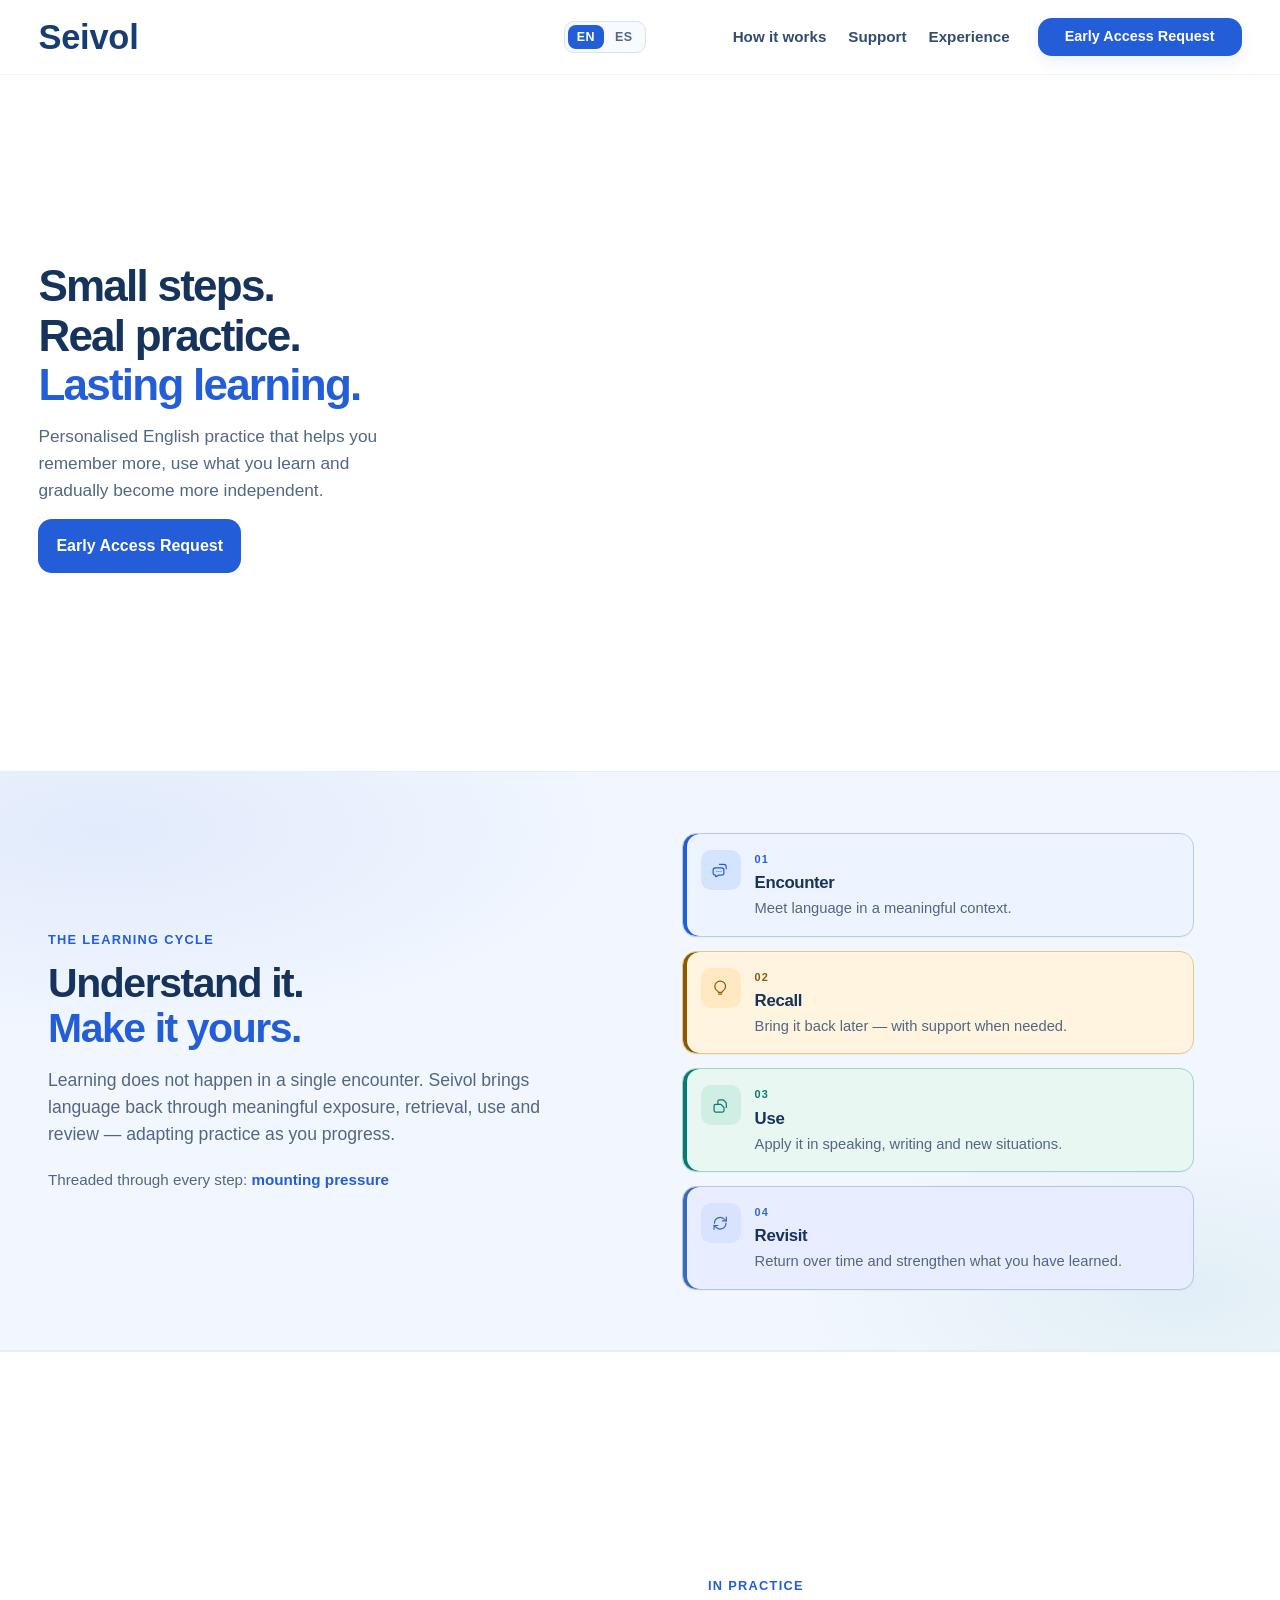
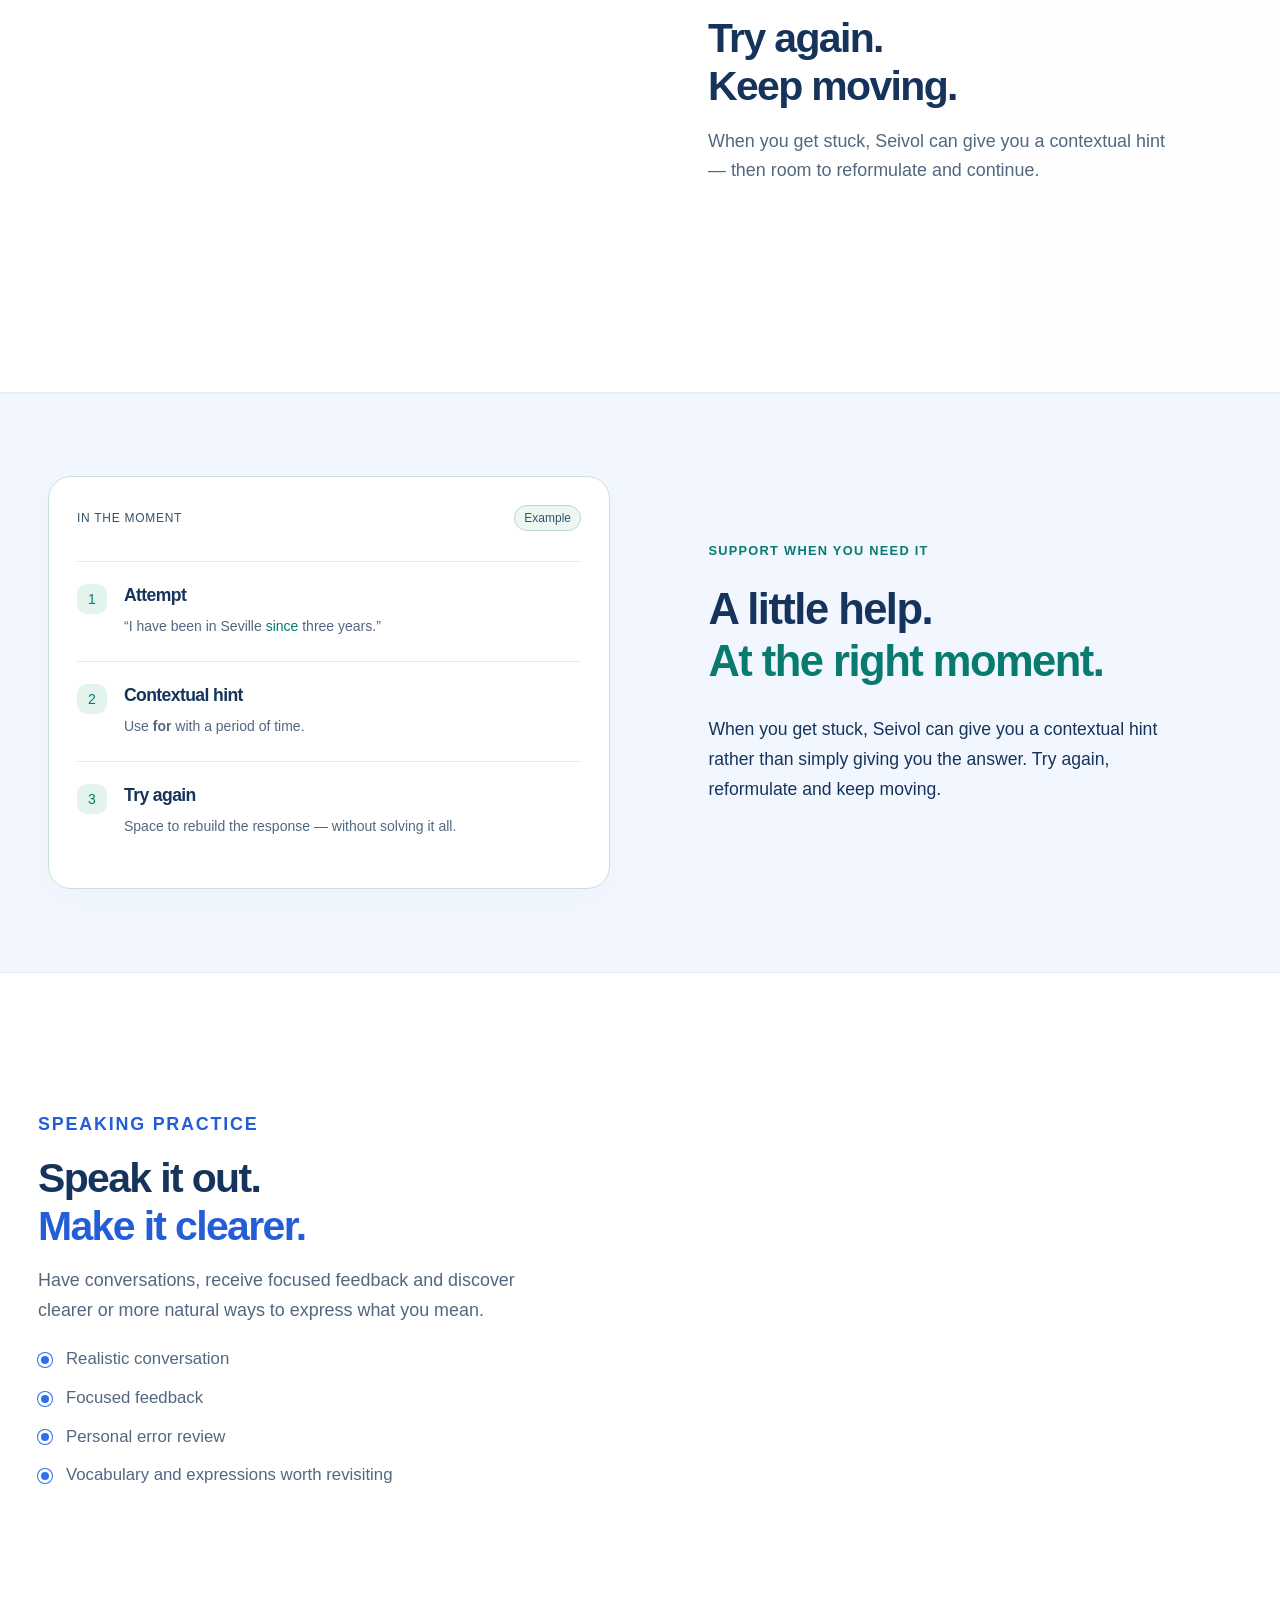
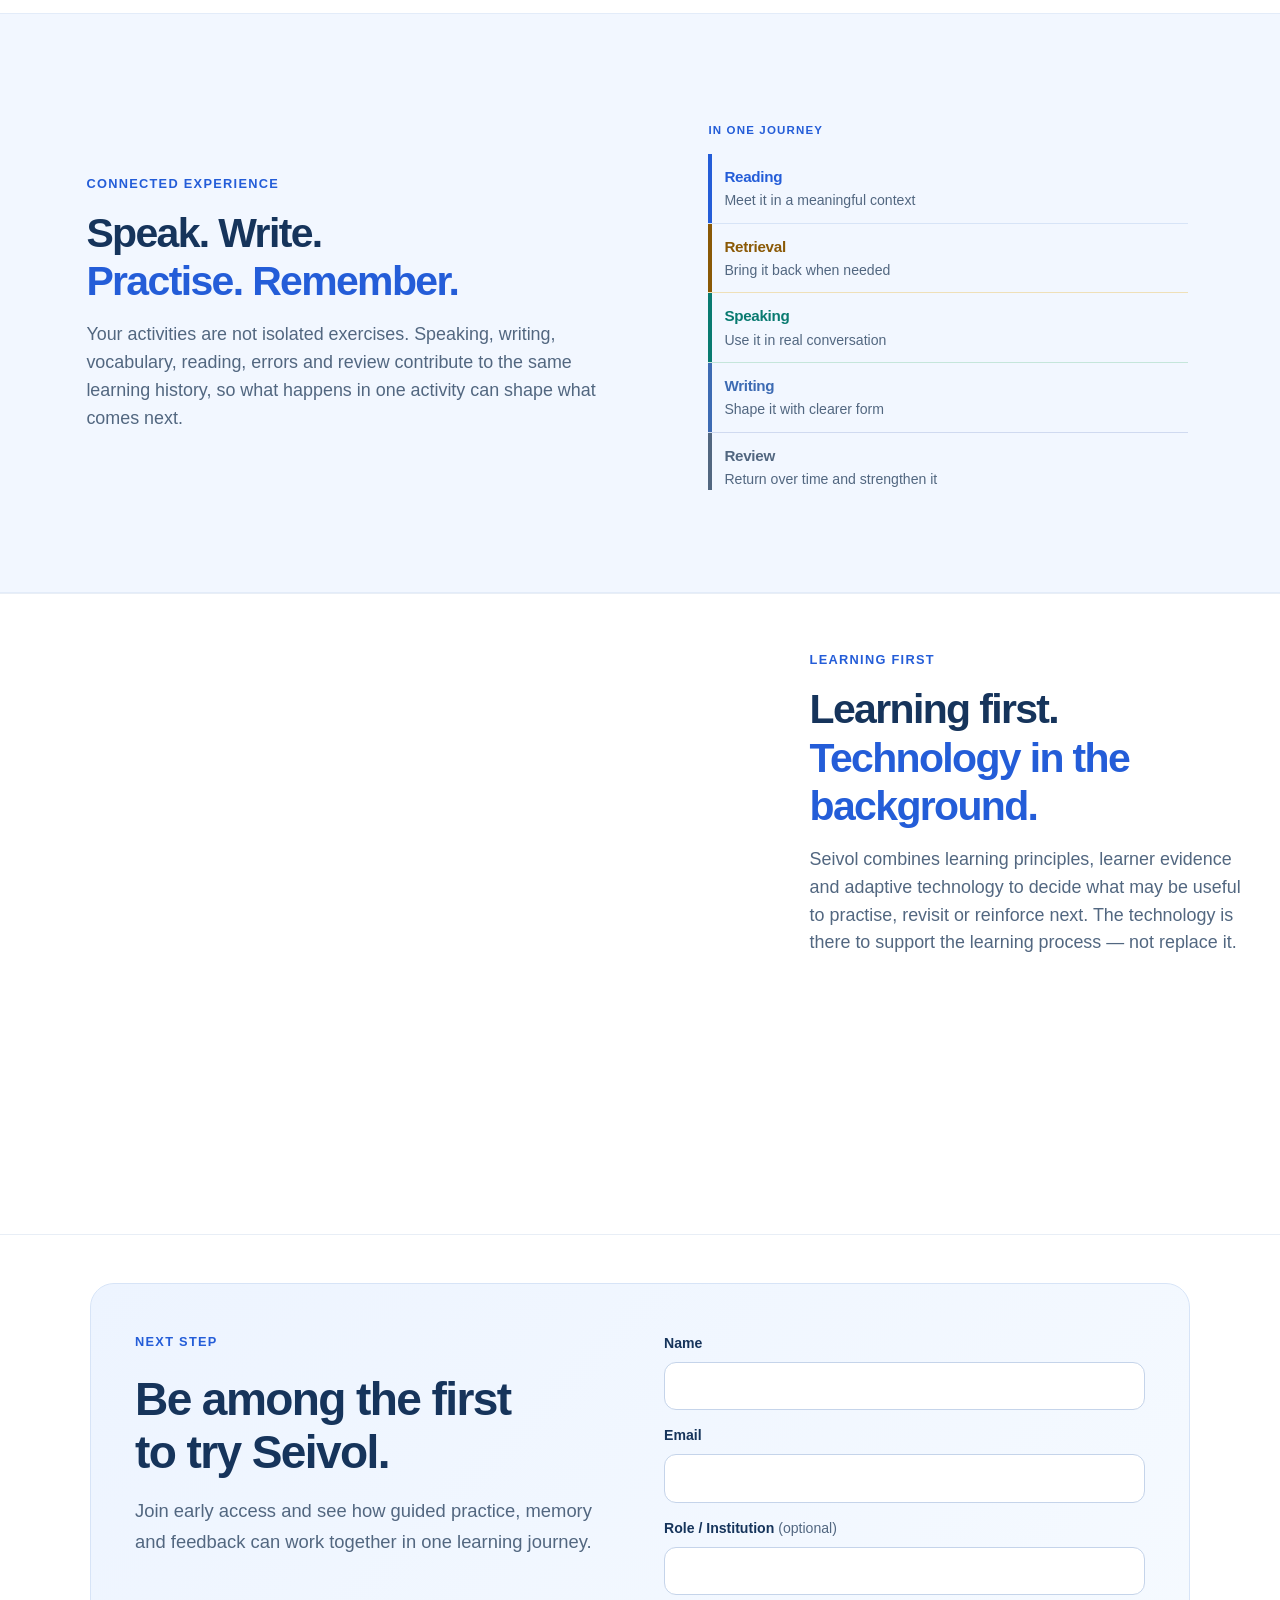
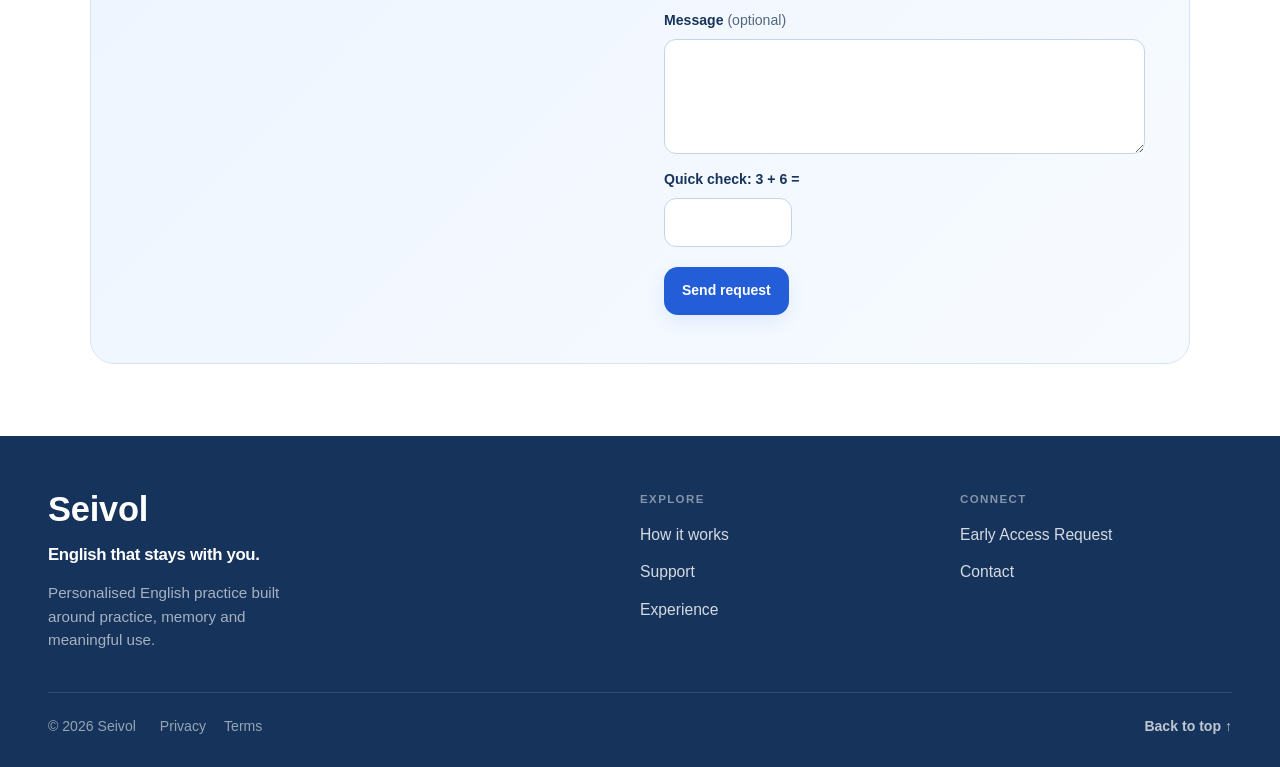
==== commit adfd3f9a: "Point early-access CTAs to the contact form. Nav, hero and footer buttons in EN/ES now scroll to #co" ====
--- a/index.html
+++ b/index.html
@@ -59,7 +59,7 @@
       <a href="#learning">How it works</a>
       <a href="#support">Support</a>
       <a href="#experience">Experience</a>
-      <a class="nav-cta" href="mailto:hello@seivol.com?subject=Seivol%20early%20access">Early Access Request</a>
+      <a class="nav-cta" href="#contact">Early Access Request</a>
     </nav>
   </div>
 </header>
@@ -70,7 +70,7 @@
         <h1 id="hero-title">Small steps.<br>Real practice.<br><em>Lasting learning.</em></h1>
         <p class="lead">Personalised English practice that helps you remember more, use what you learn and gradually become more independent.</p>
         <div class="hero-actions">
-          <a class="button button-primary" href="mailto:hello@seivol.com?subject=Seivol%20early%20access">Early Access Request</a>
+          <a class="button button-primary" href="#contact">Early Access Request</a>
         </div>
       </div>
       <figure class="hero-visual is-loaded">
@@ -337,7 +337,7 @@
       <div class="footer-col">
         <h3 class="footer-heading">Connect</h3>
         <ul class="footer-list">
-          <li><a href="mailto:hello@seivol.com?subject=Seivol%20early%20access">Early Access Request</a></li>
+          <li><a href="#contact">Early Access Request</a></li>
           <li><a href="mailto:hello@seivol.com">Contact</a></li>
         </ul>
       </div>
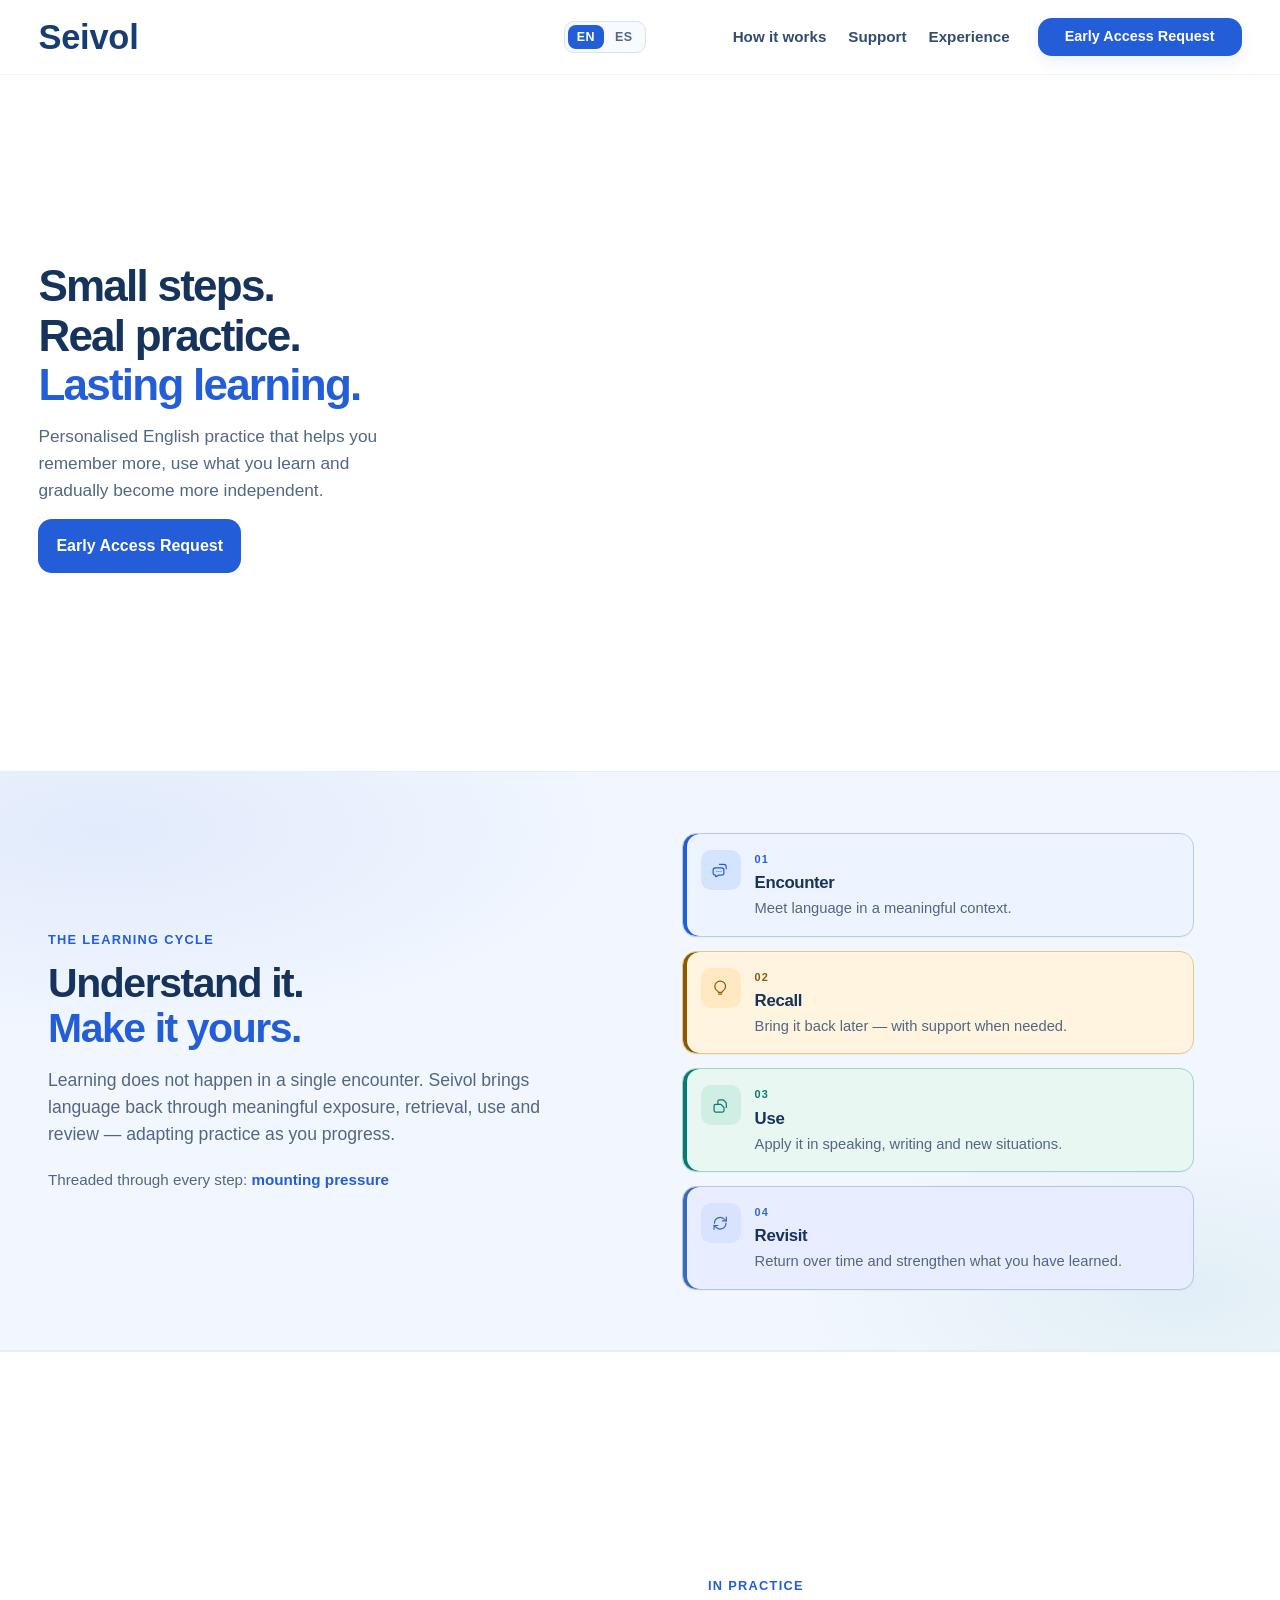
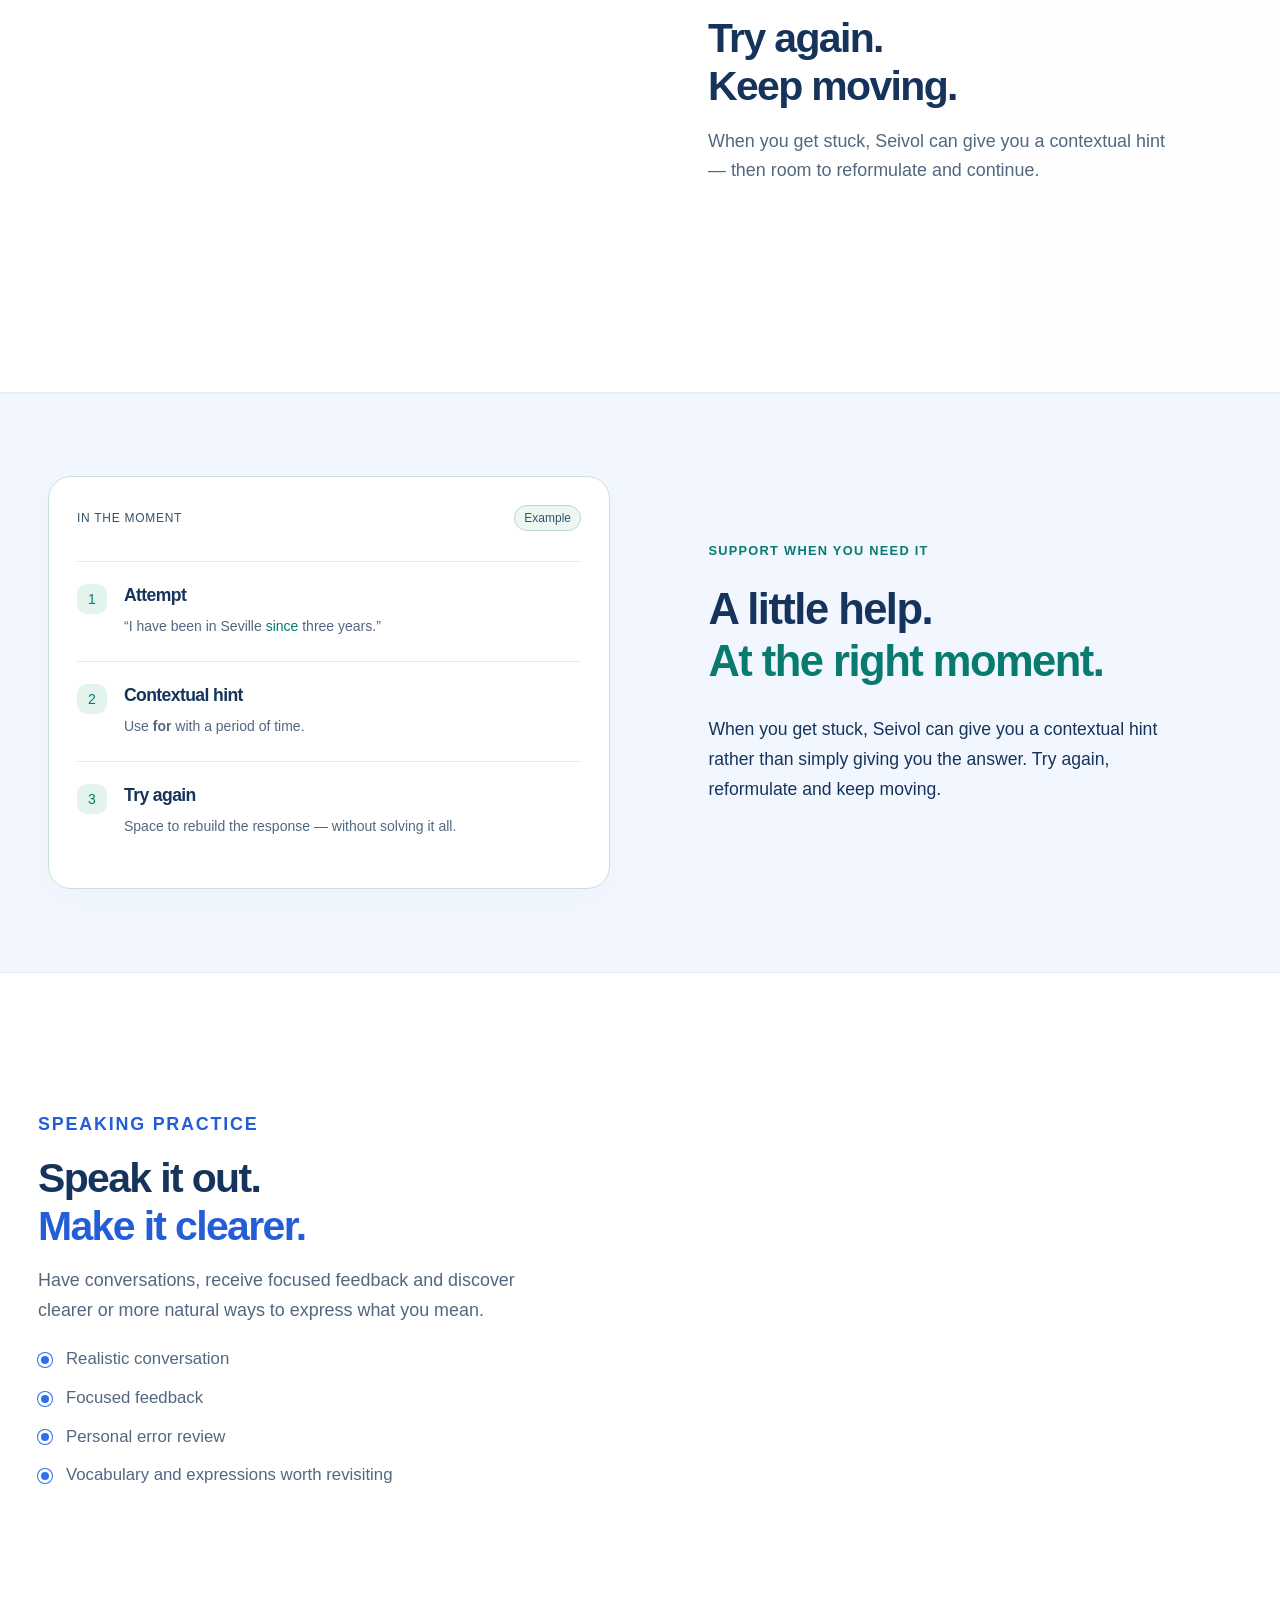
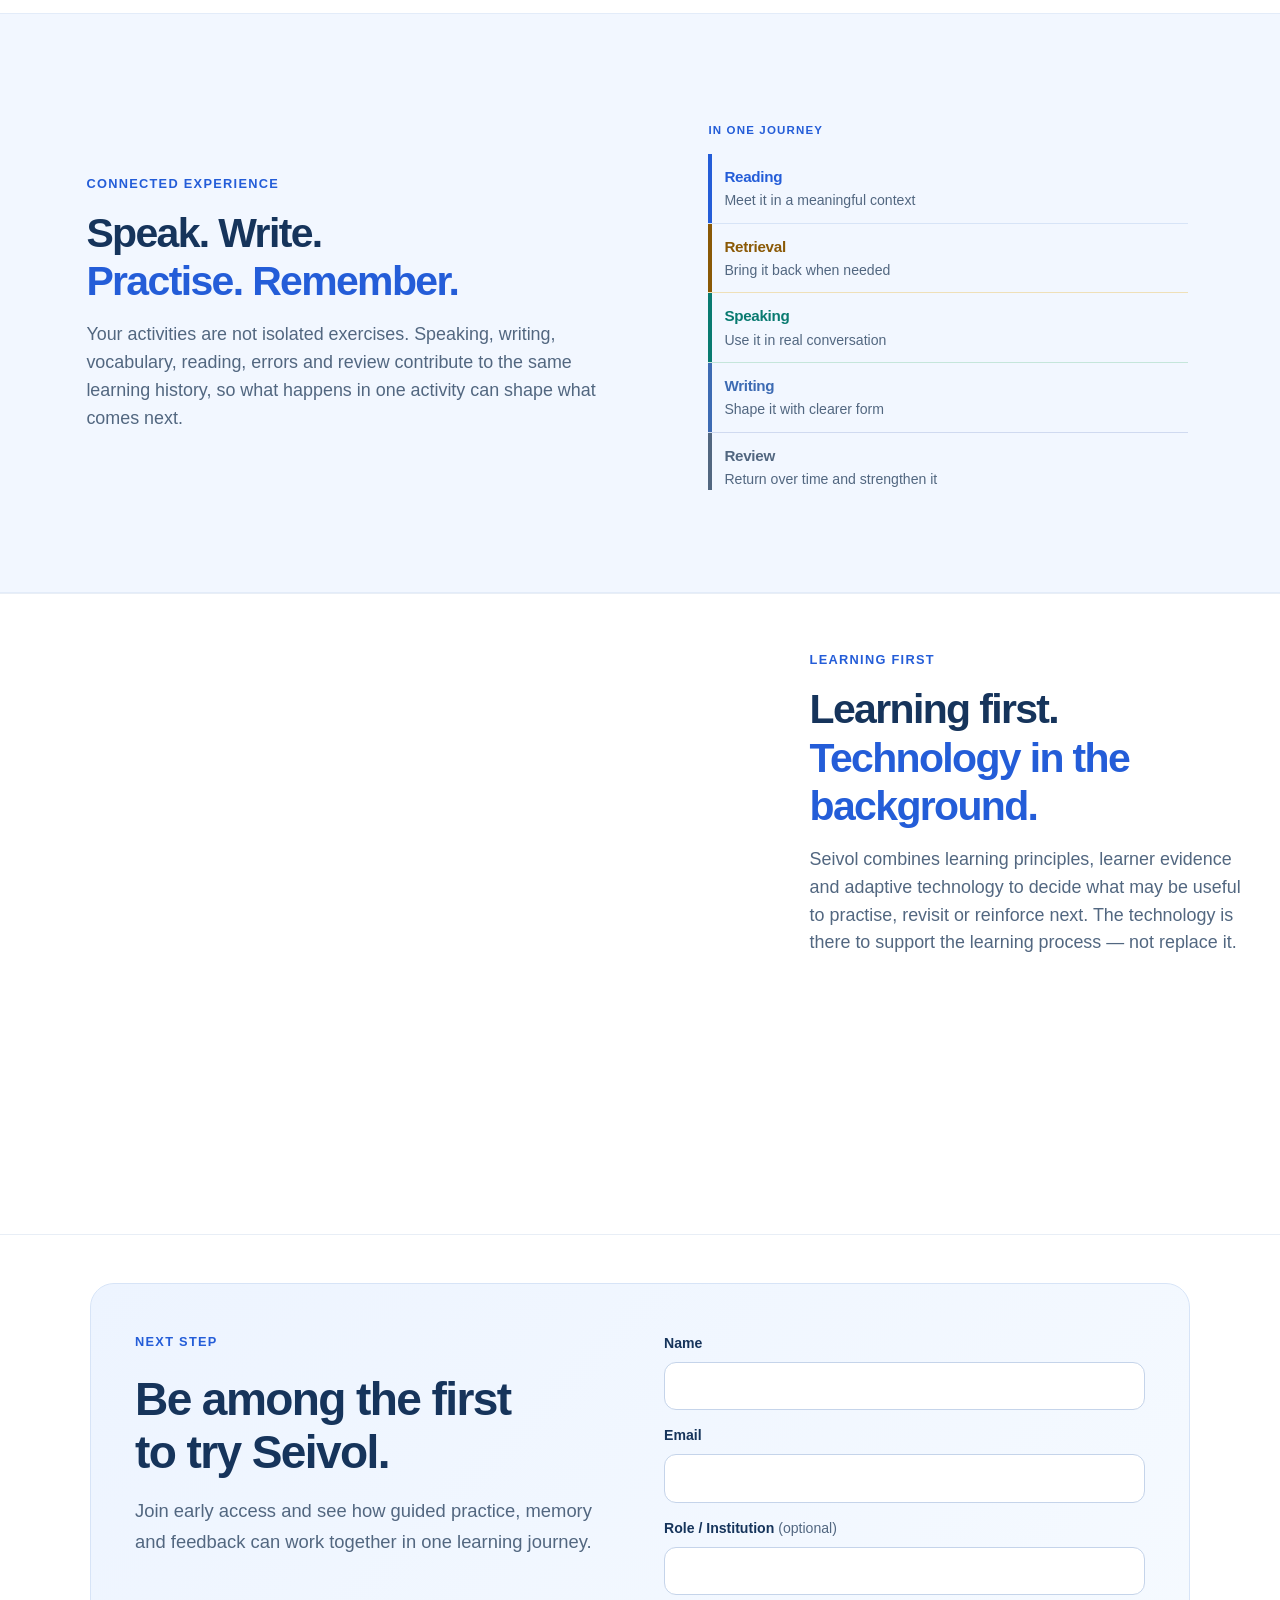
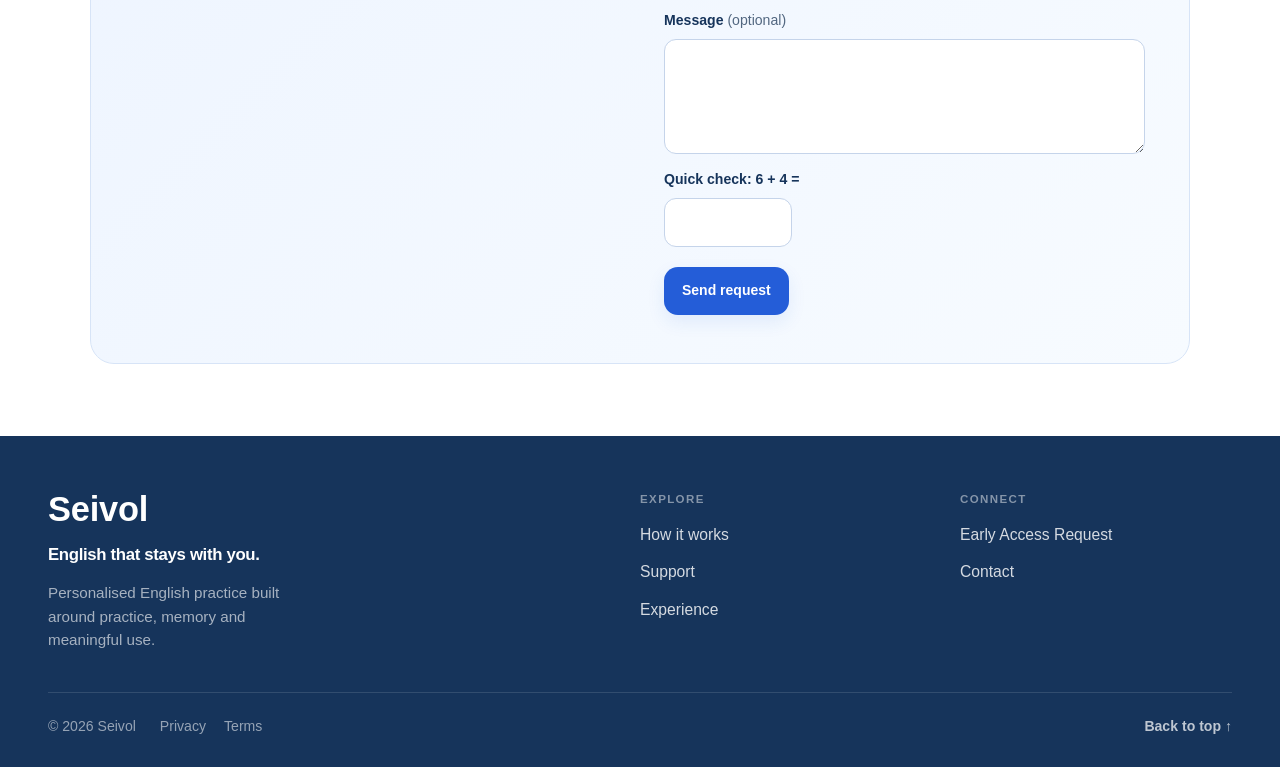
==== commit df3f2dba: "Add Seivol favicon and social preview image. Wire logo-based icons in EN/ES and use the closer-look " ====
--- a/index.html
+++ b/index.html
@@ -6,6 +6,10 @@
 <meta name="description" content="Seivol: personalised English practice that helps you remember more, use what you learn and gradually become more independent.">
 <meta name="theme-color" content="#245dd8">
 <title>Seivol — English that stays with you.</title>
+<link rel="icon" href="./assets/images/logo.svg" type="image/svg+xml">
+<link rel="icon" href="./assets/images/favicon-32.png" type="image/png" sizes="32x32">
+<link rel="icon" href="./assets/images/favicon-16.png" type="image/png" sizes="16x16">
+<link rel="apple-touch-icon" href="./assets/images/apple-touch-icon.png" sizes="180x180">
 <link rel="alternate" hreflang="en" href="./index.html">
 <link rel="alternate" hreflang="es" href="./es/index.html">
 <link rel="alternate" hreflang="x-default" href="./index.html">
@@ -35,11 +39,19 @@
 <meta property="og:title" content="Seivol — English that stays with you.">
 <meta property="og:description" content="Personalised English practice that helps you remember more, use what you learn and gradually become more independent.">
 <meta property="og:type" content="website">
+<meta property="og:url" content="https://jmpmonge.github.io/seivol-web/">
+<meta property="og:image" content="https://jmpmonge.github.io/seivol-web/assets/images/og-preview.jpg">
+<meta property="og:image:type" content="image/jpeg">
+<meta property="og:image:width" content="1080">
+<meta property="og:image:height" content="888">
+<meta property="og:image:alt" content="Seivol practice: try, get a hint, try again">
 <meta property="og:locale" content="en_GB">
 <meta property="og:locale:alternate" content="es_ES">
 <meta name="twitter:card" content="summary_large_image">
 <meta name="twitter:title" content="Seivol — English that stays with you.">
 <meta name="twitter:description" content="Personalised English practice that helps you remember more, use what you learn and gradually become more independent.">
+<meta name="twitter:image" content="https://jmpmonge.github.io/seivol-web/assets/images/og-preview.jpg">
+<meta name="twitter:image:alt" content="Seivol practice: try, get a hint, try again">
 </head>
 <body>
 <a class="skip-link" href="#main">Skip to content</a>
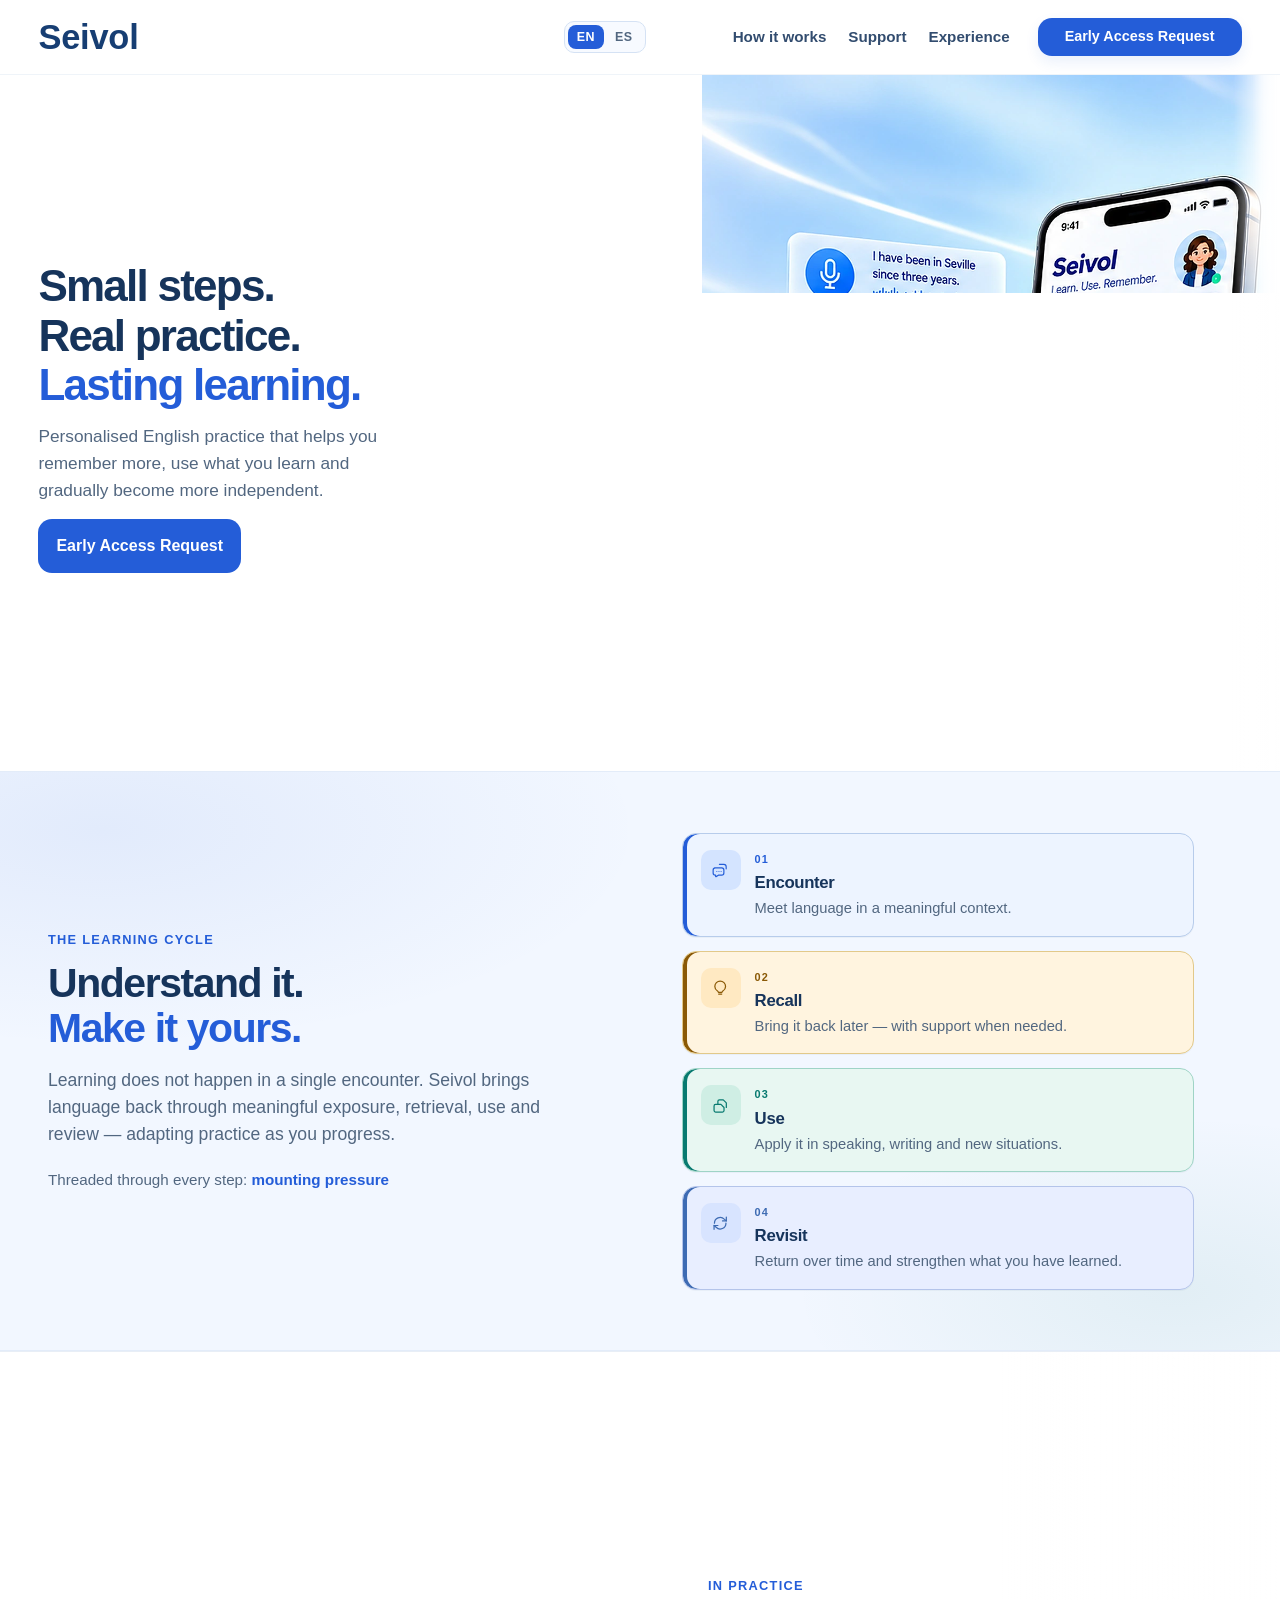
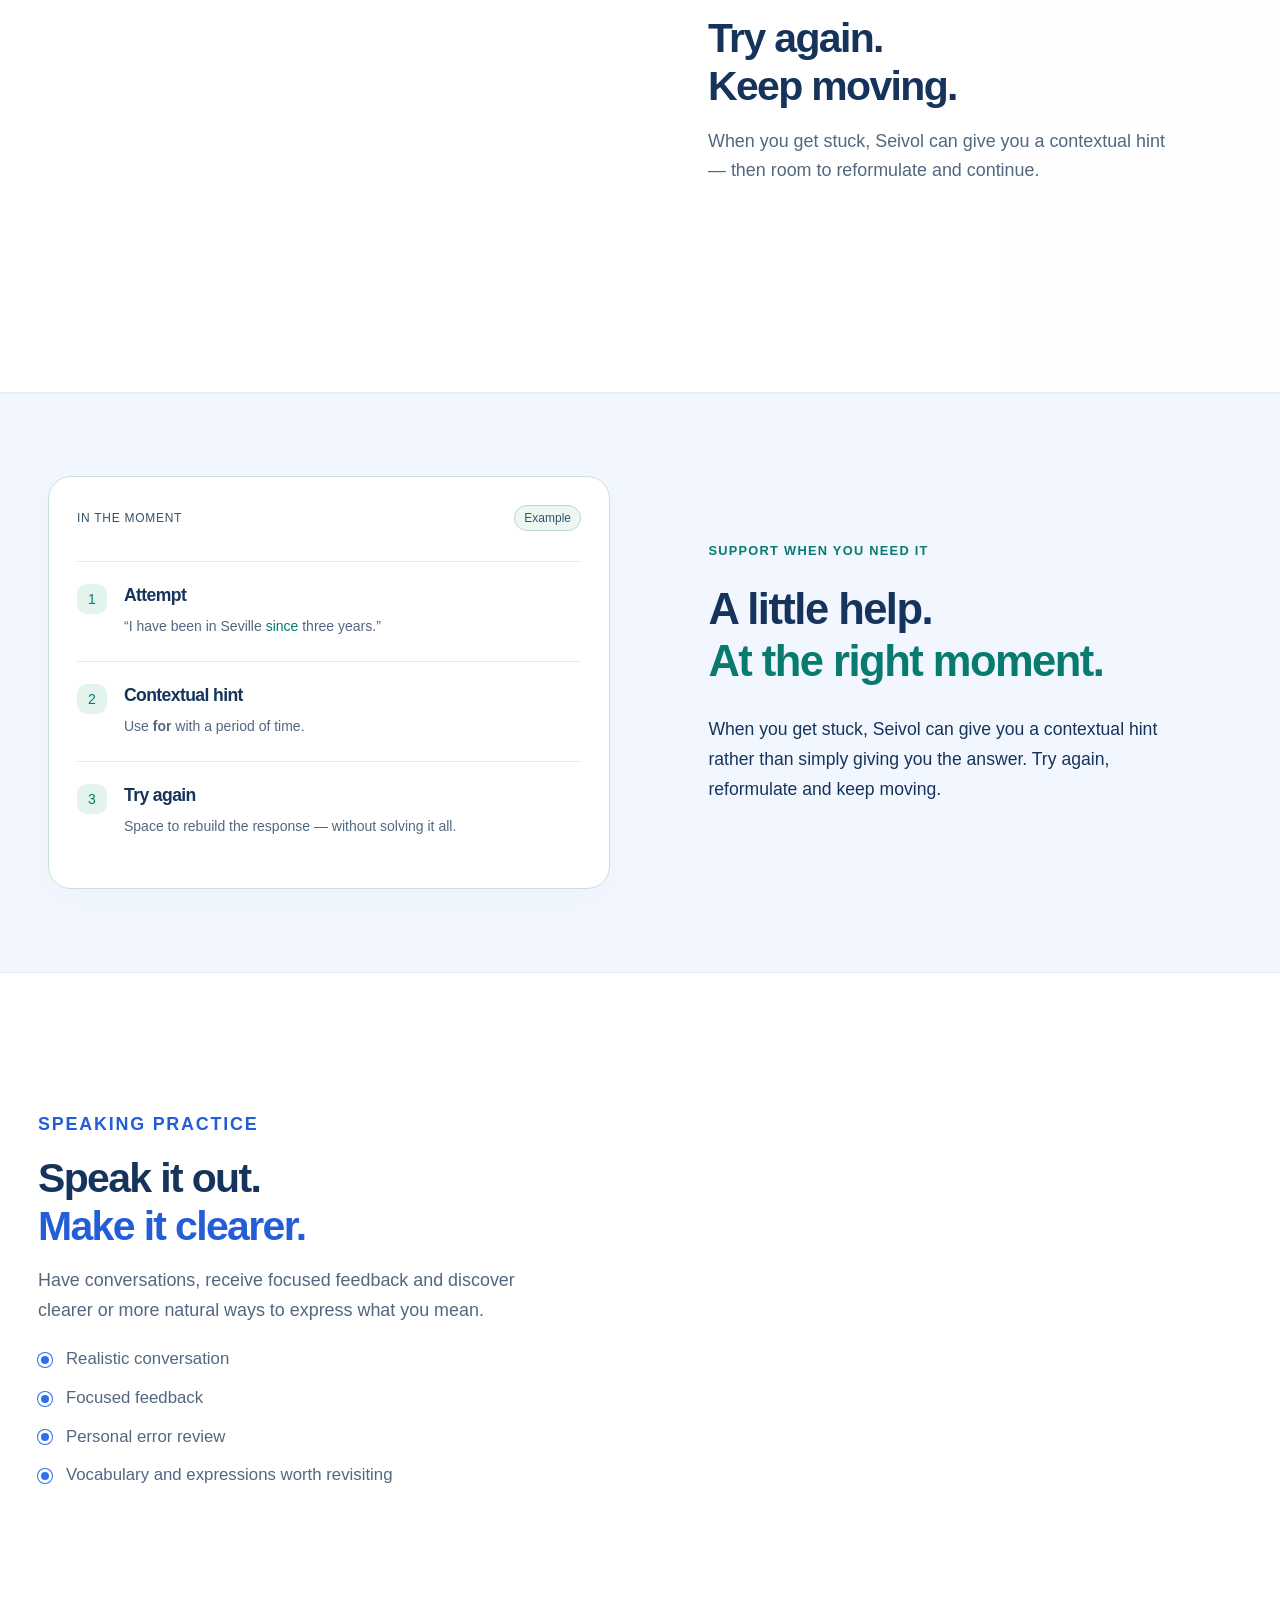
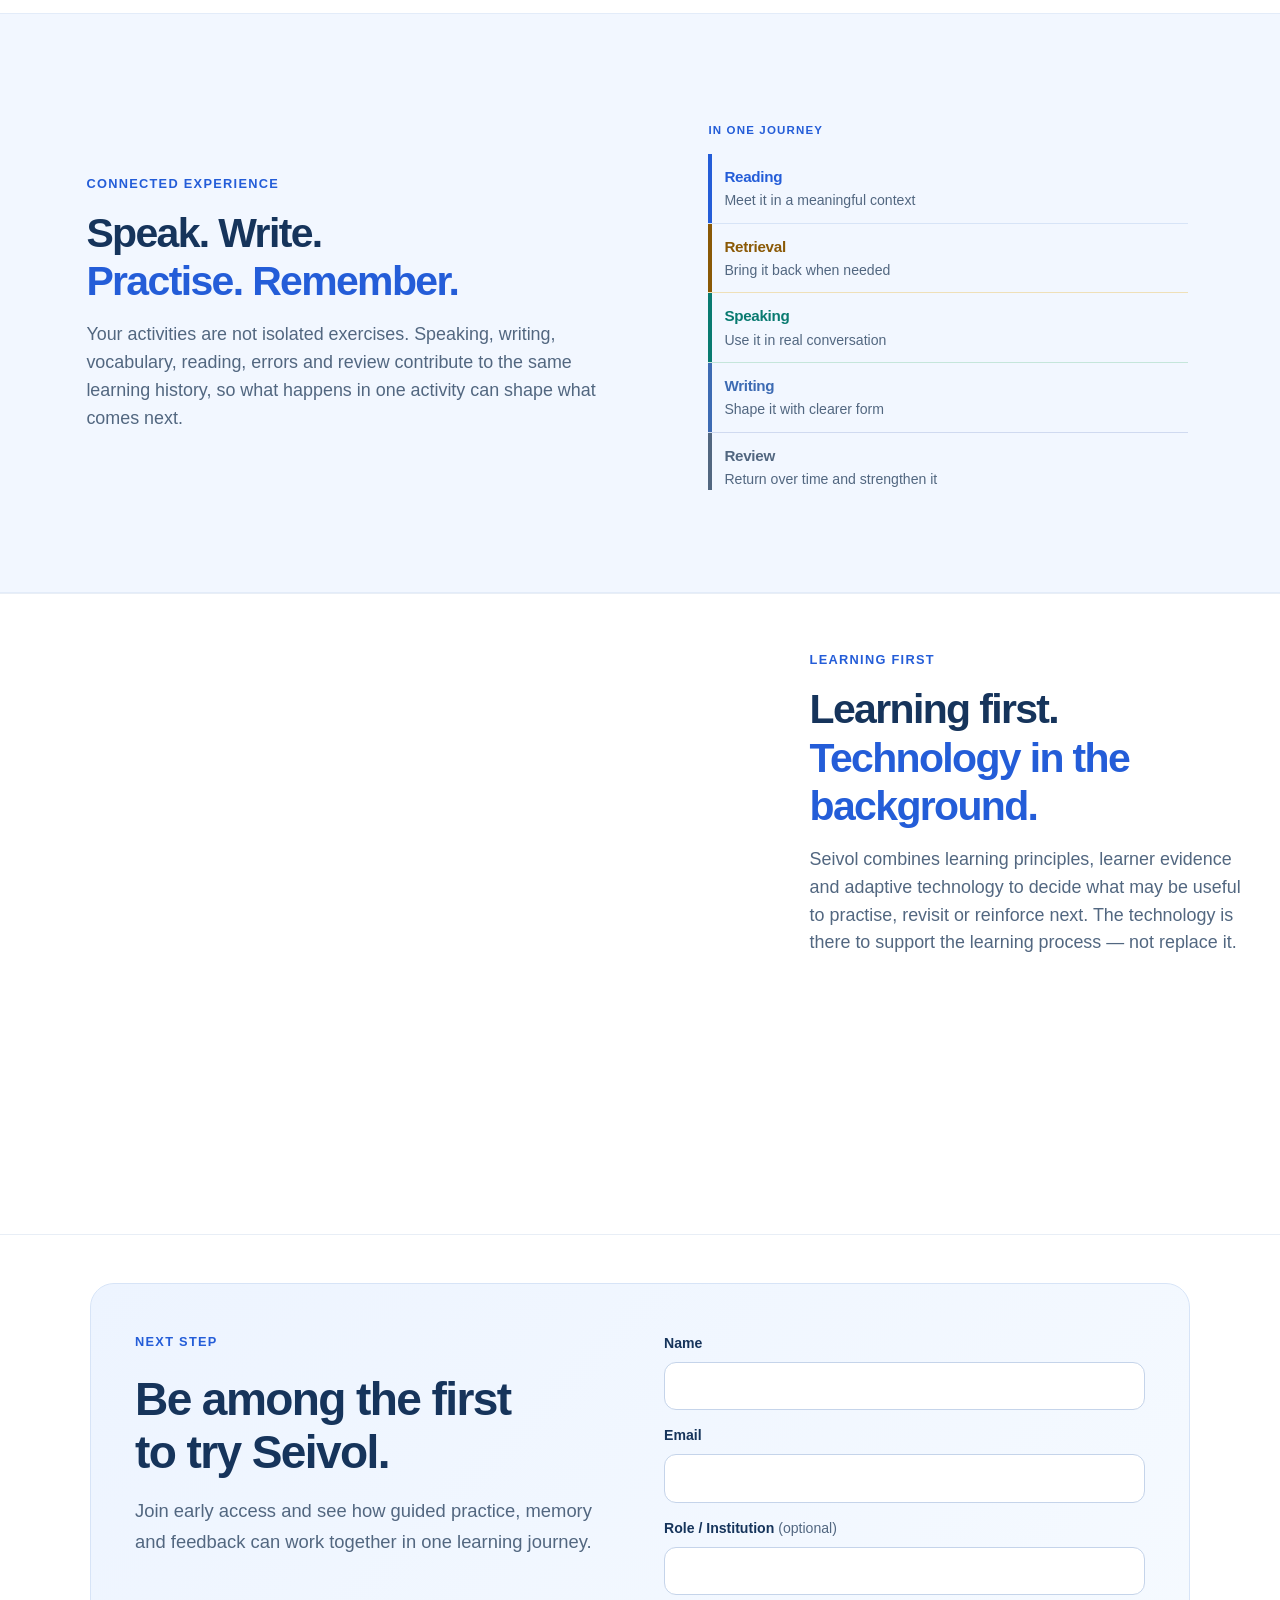
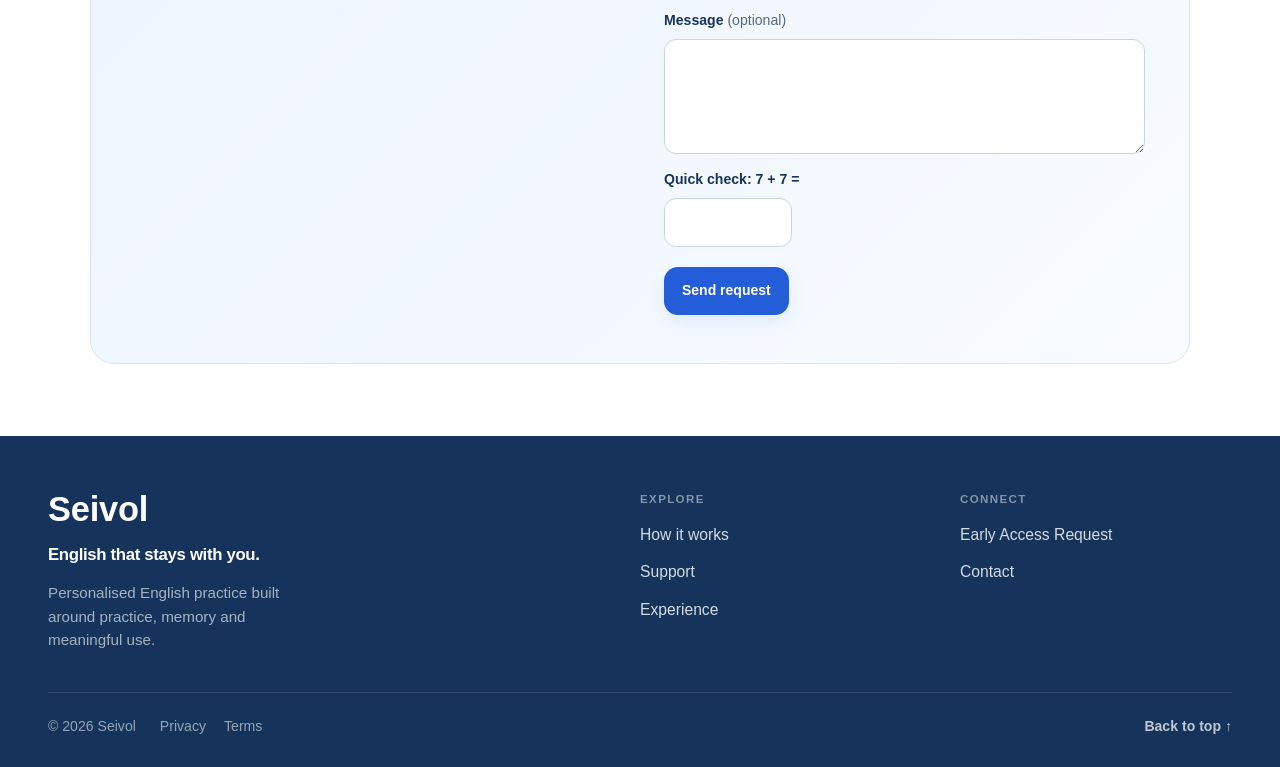
==== commit c41339a2: "Bust social-preview cache with a new OG image URL. Point Open Graph and Twitter cards to og-closer-l" ====
--- a/index.html
+++ b/index.html
@@ -40,7 +40,7 @@
 <meta property="og:description" content="Personalised English practice that helps you remember more, use what you learn and gradually become more independent.">
 <meta property="og:type" content="website">
 <meta property="og:url" content="https://jmpmonge.github.io/seivol-web/">
-<meta property="og:image" content="https://jmpmonge.github.io/seivol-web/assets/images/og-preview.jpg">
+<meta property="og:image" content="https://jmpmonge.github.io/seivol-web/assets/images/og-closer-look.jpg">
 <meta property="og:image:type" content="image/jpeg">
 <meta property="og:image:width" content="1080">
 <meta property="og:image:height" content="888">
@@ -50,7 +50,7 @@
 <meta name="twitter:card" content="summary_large_image">
 <meta name="twitter:title" content="Seivol — English that stays with you.">
 <meta name="twitter:description" content="Personalised English practice that helps you remember more, use what you learn and gradually become more independent.">
-<meta name="twitter:image" content="https://jmpmonge.github.io/seivol-web/assets/images/og-preview.jpg">
+<meta name="twitter:image" content="https://jmpmonge.github.io/seivol-web/assets/images/og-closer-look.jpg">
 <meta name="twitter:image:alt" content="Seivol practice: try, get a hint, try again">
 </head>
 <body>
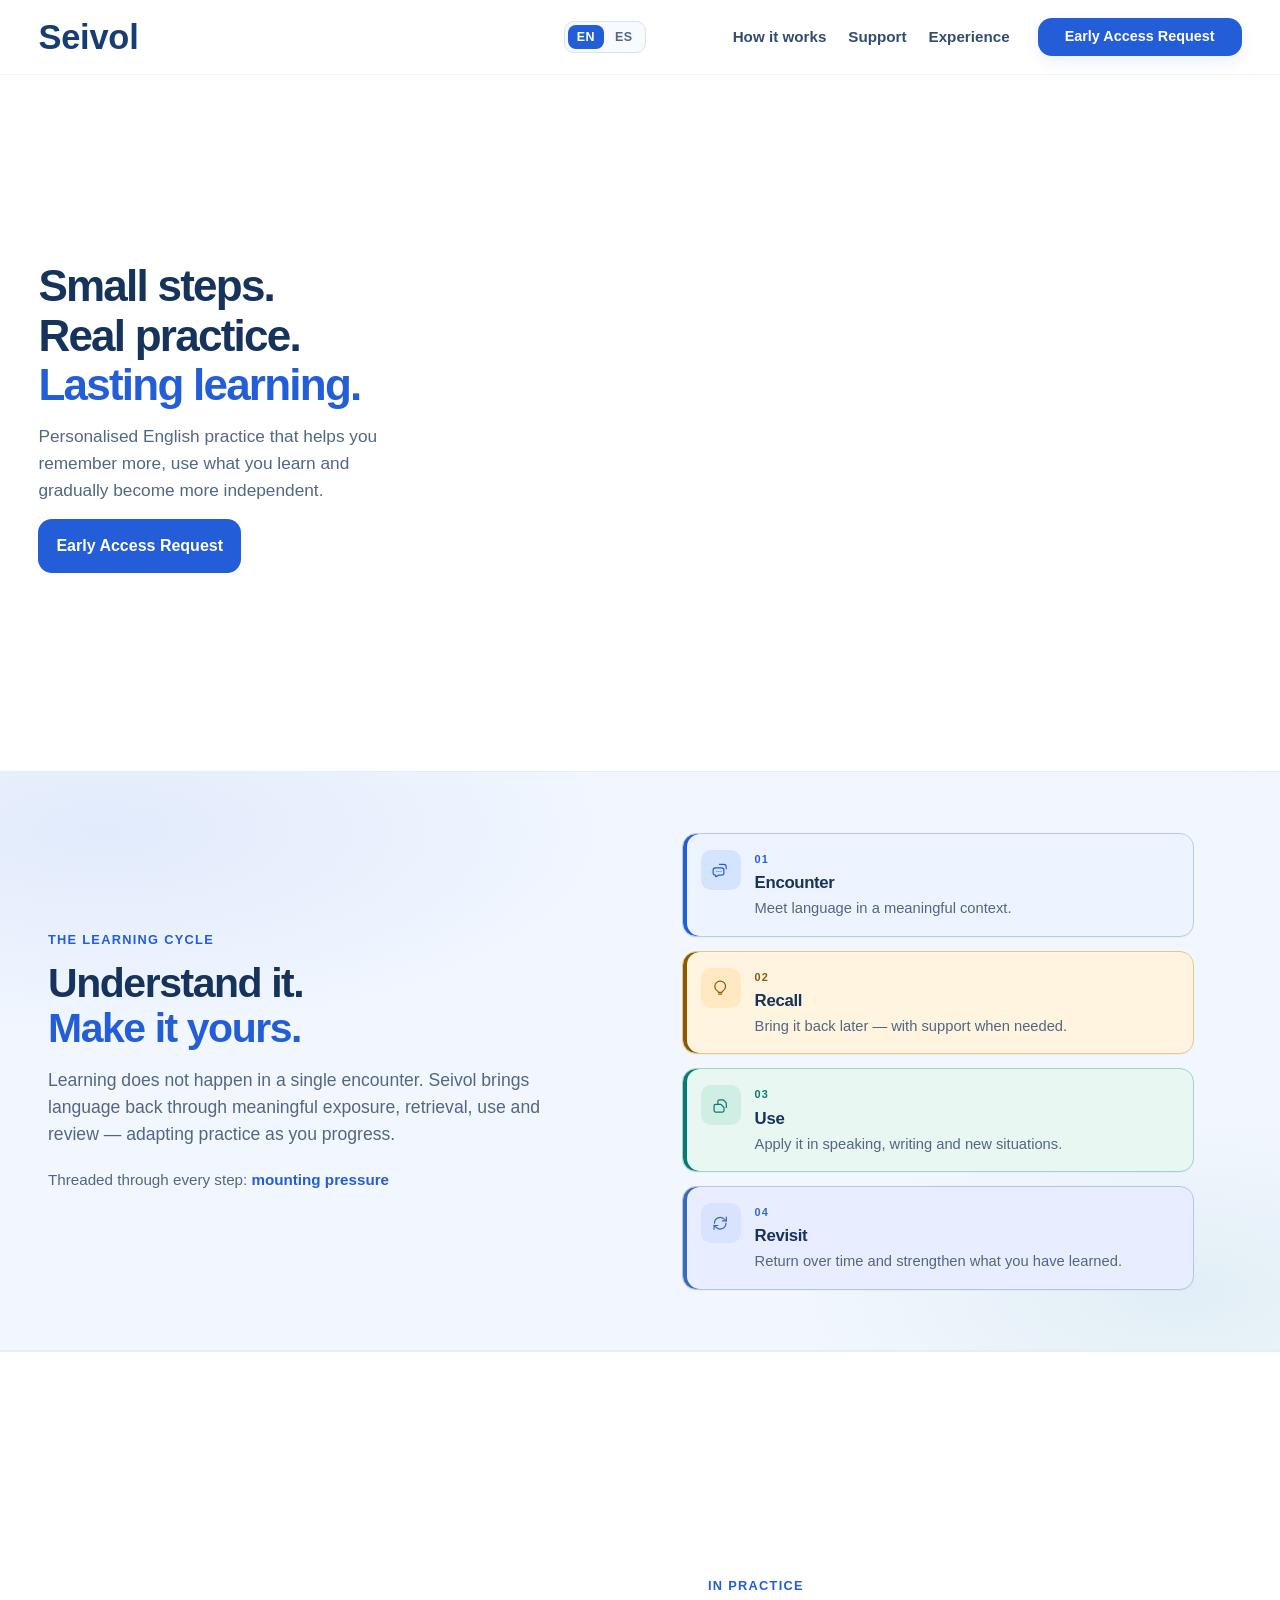
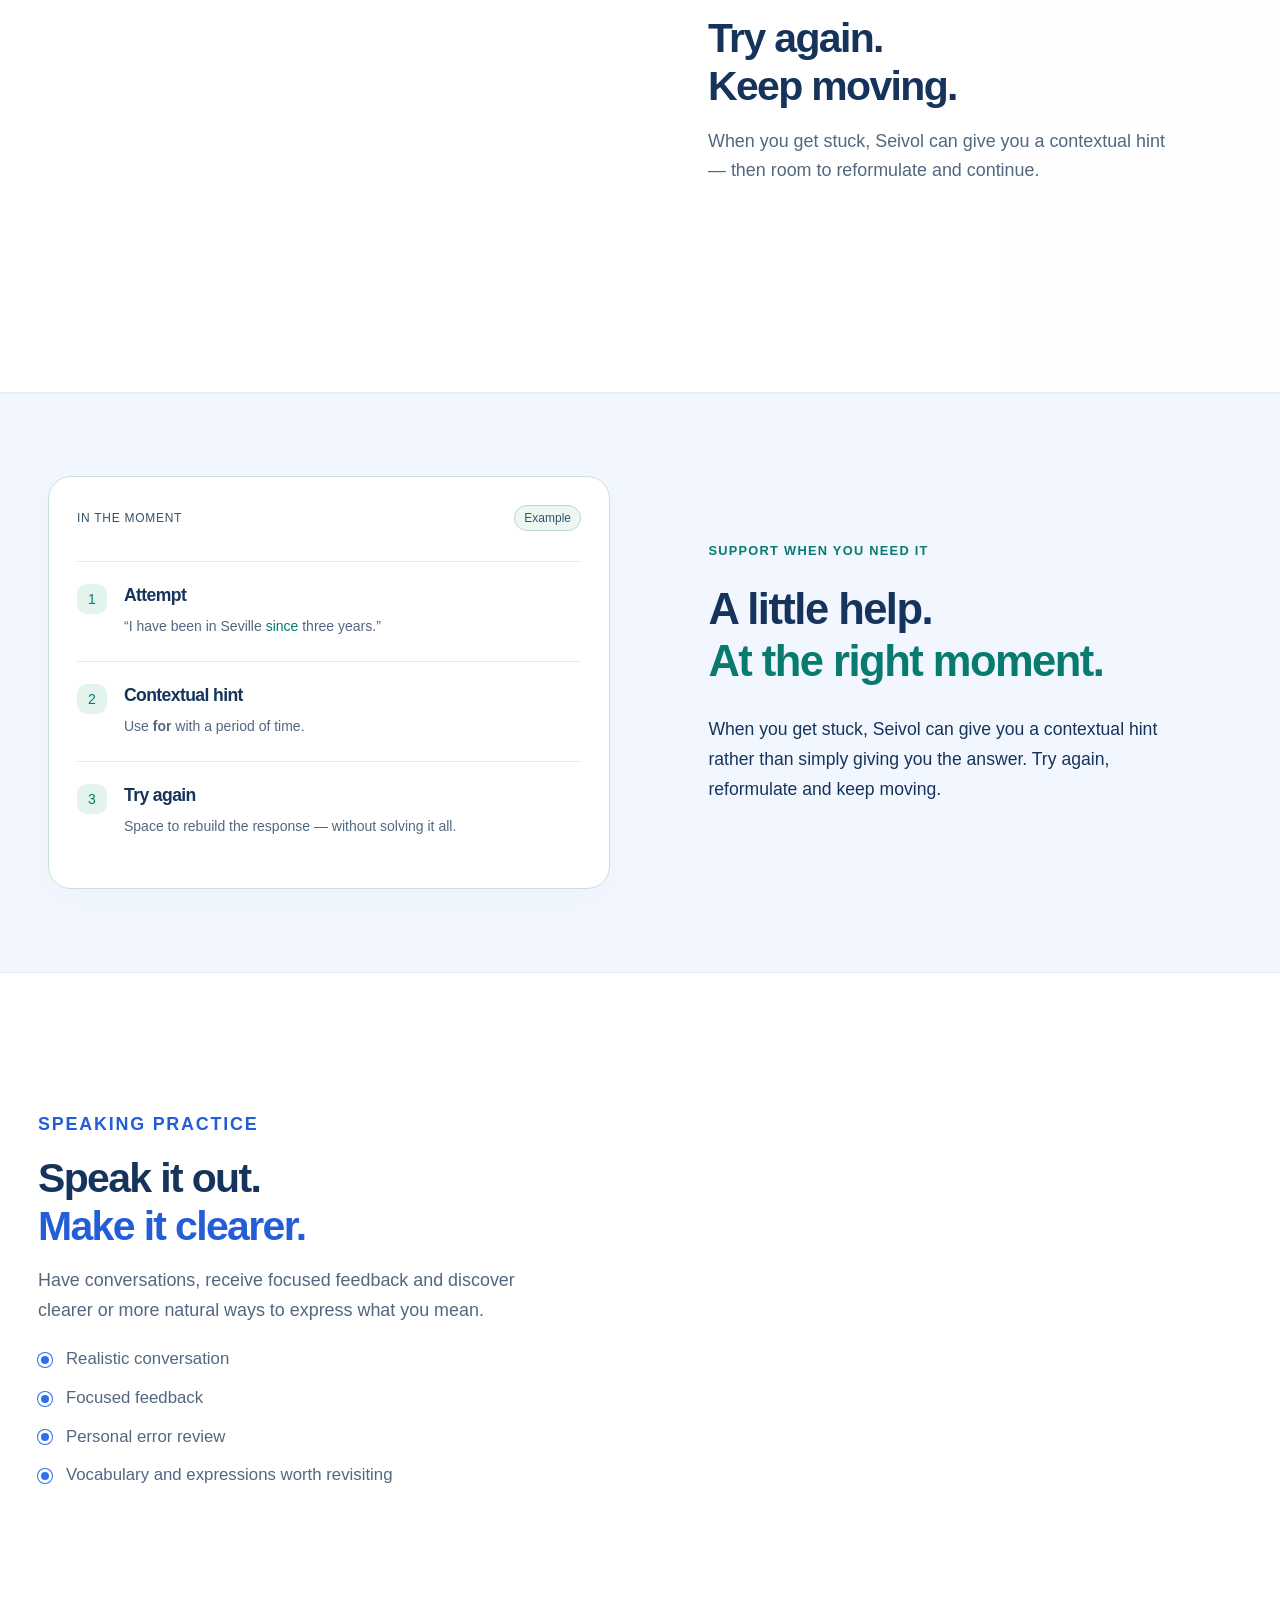
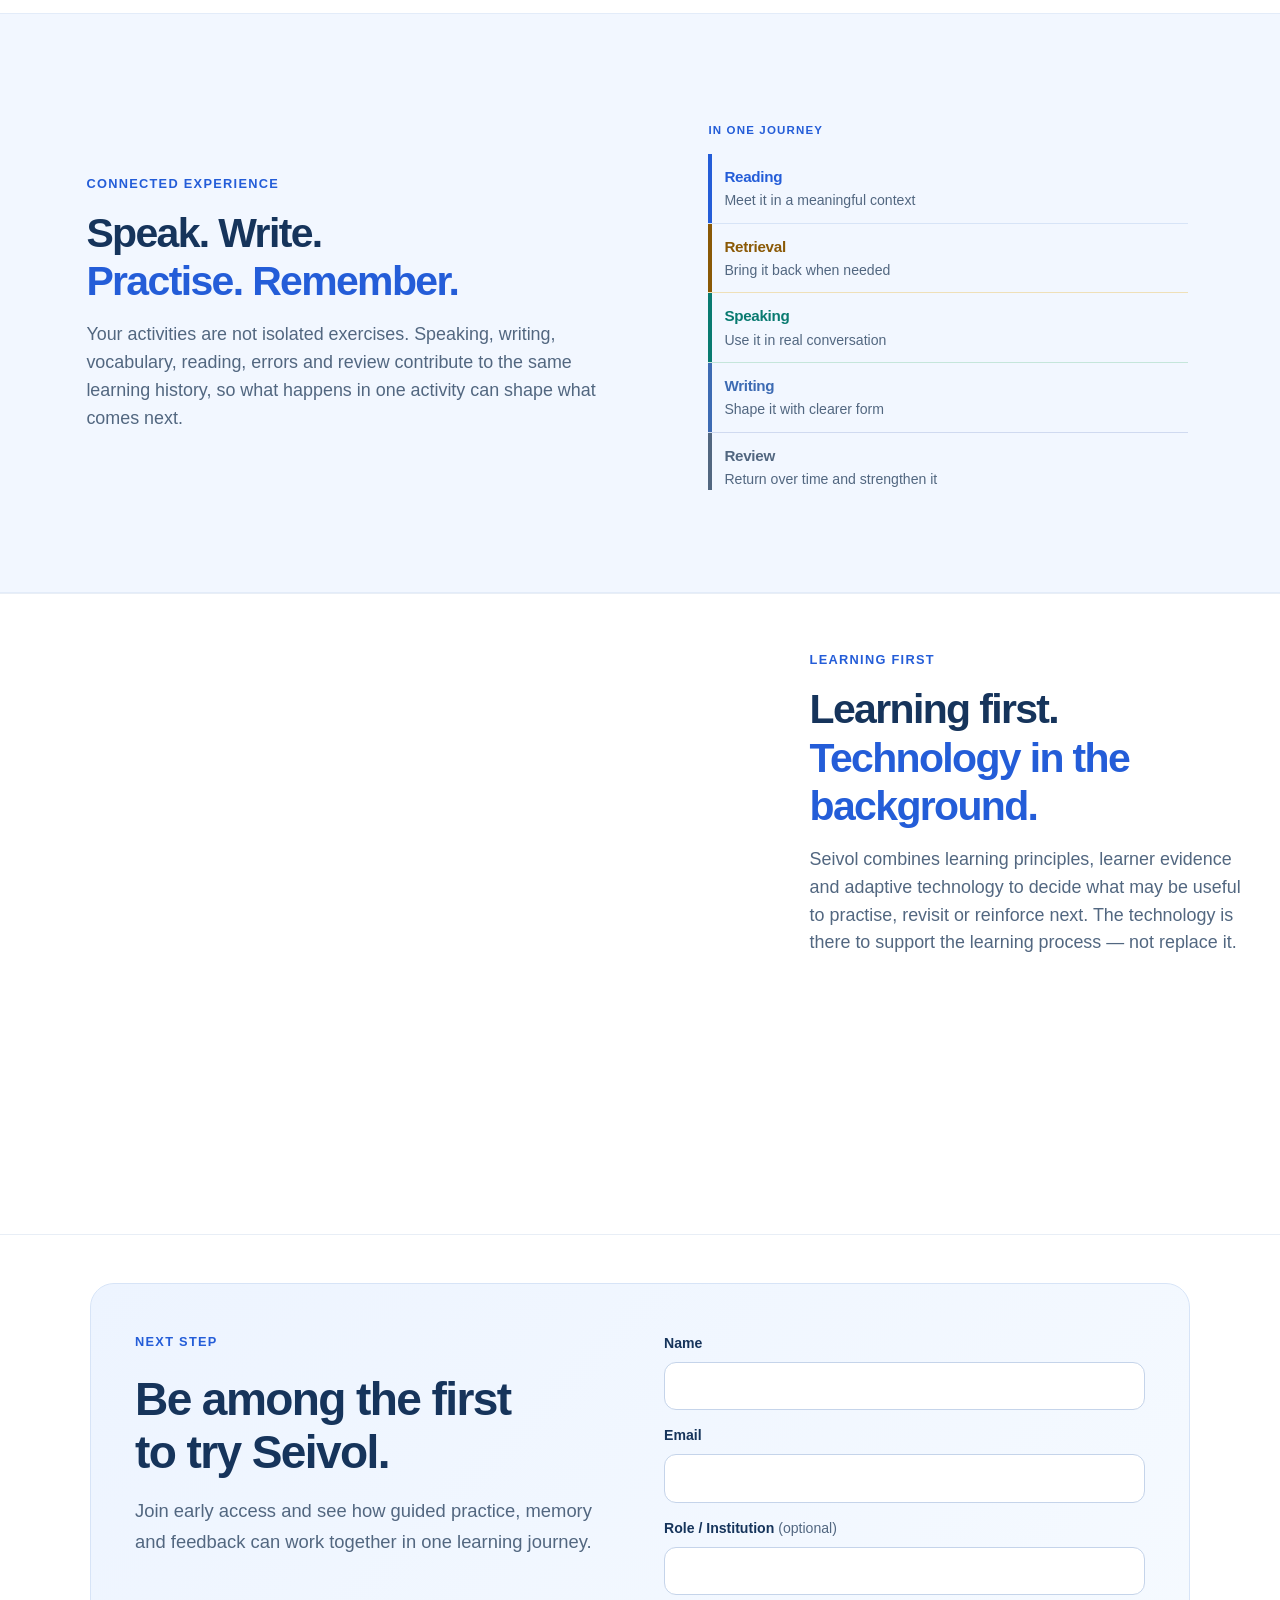
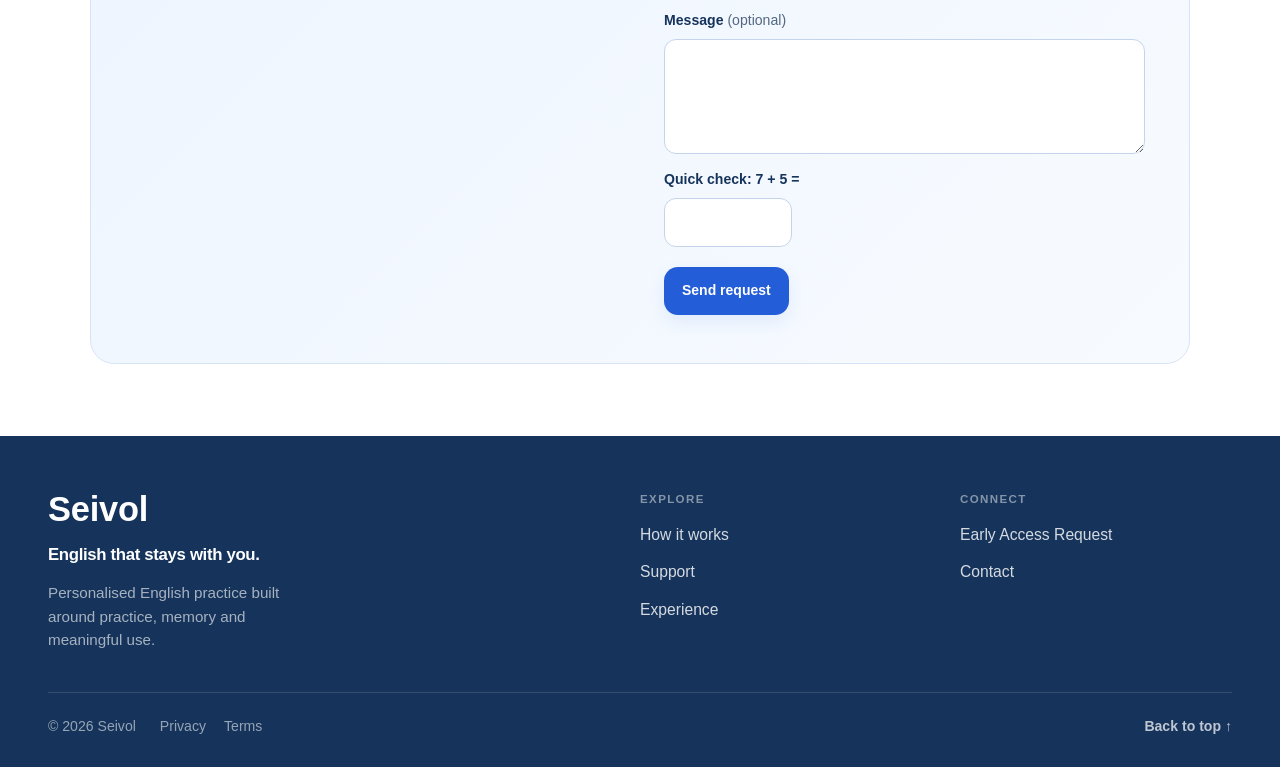
==== commit df9017e0: "Use wide hero crop for social link previews. Switch Open Graph and Twitter cards to a 1200x630 expor" ====
--- a/index.html
+++ b/index.html
@@ -40,18 +40,18 @@
 <meta property="og:description" content="Personalised English practice that helps you remember more, use what you learn and gradually become more independent.">
 <meta property="og:type" content="website">
 <meta property="og:url" content="https://jmpmonge.github.io/seivol-web/">
-<meta property="og:image" content="https://jmpmonge.github.io/seivol-web/assets/images/og-closer-look.jpg">
+<meta property="og:image" content="https://jmpmonge.github.io/seivol-web/assets/images/og-hero.jpg">
 <meta property="og:image:type" content="image/jpeg">
-<meta property="og:image:width" content="1080">
-<meta property="og:image:height" content="888">
-<meta property="og:image:alt" content="Seivol practice: try, get a hint, try again">
+<meta property="og:image:width" content="1200">
+<meta property="og:image:height" content="630">
+<meta property="og:image:alt" content="Seivol app on a phone with floating practice cards and progress insights">
 <meta property="og:locale" content="en_GB">
 <meta property="og:locale:alternate" content="es_ES">
 <meta name="twitter:card" content="summary_large_image">
 <meta name="twitter:title" content="Seivol — English that stays with you.">
 <meta name="twitter:description" content="Personalised English practice that helps you remember more, use what you learn and gradually become more independent.">
-<meta name="twitter:image" content="https://jmpmonge.github.io/seivol-web/assets/images/og-closer-look.jpg">
-<meta name="twitter:image:alt" content="Seivol practice: try, get a hint, try again">
+<meta name="twitter:image" content="https://jmpmonge.github.io/seivol-web/assets/images/og-hero.jpg">
+<meta name="twitter:image:alt" content="Seivol app on a phone with floating practice cards and progress insights">
 </head>
 <body>
 <a class="skip-link" href="#main">Skip to content</a>
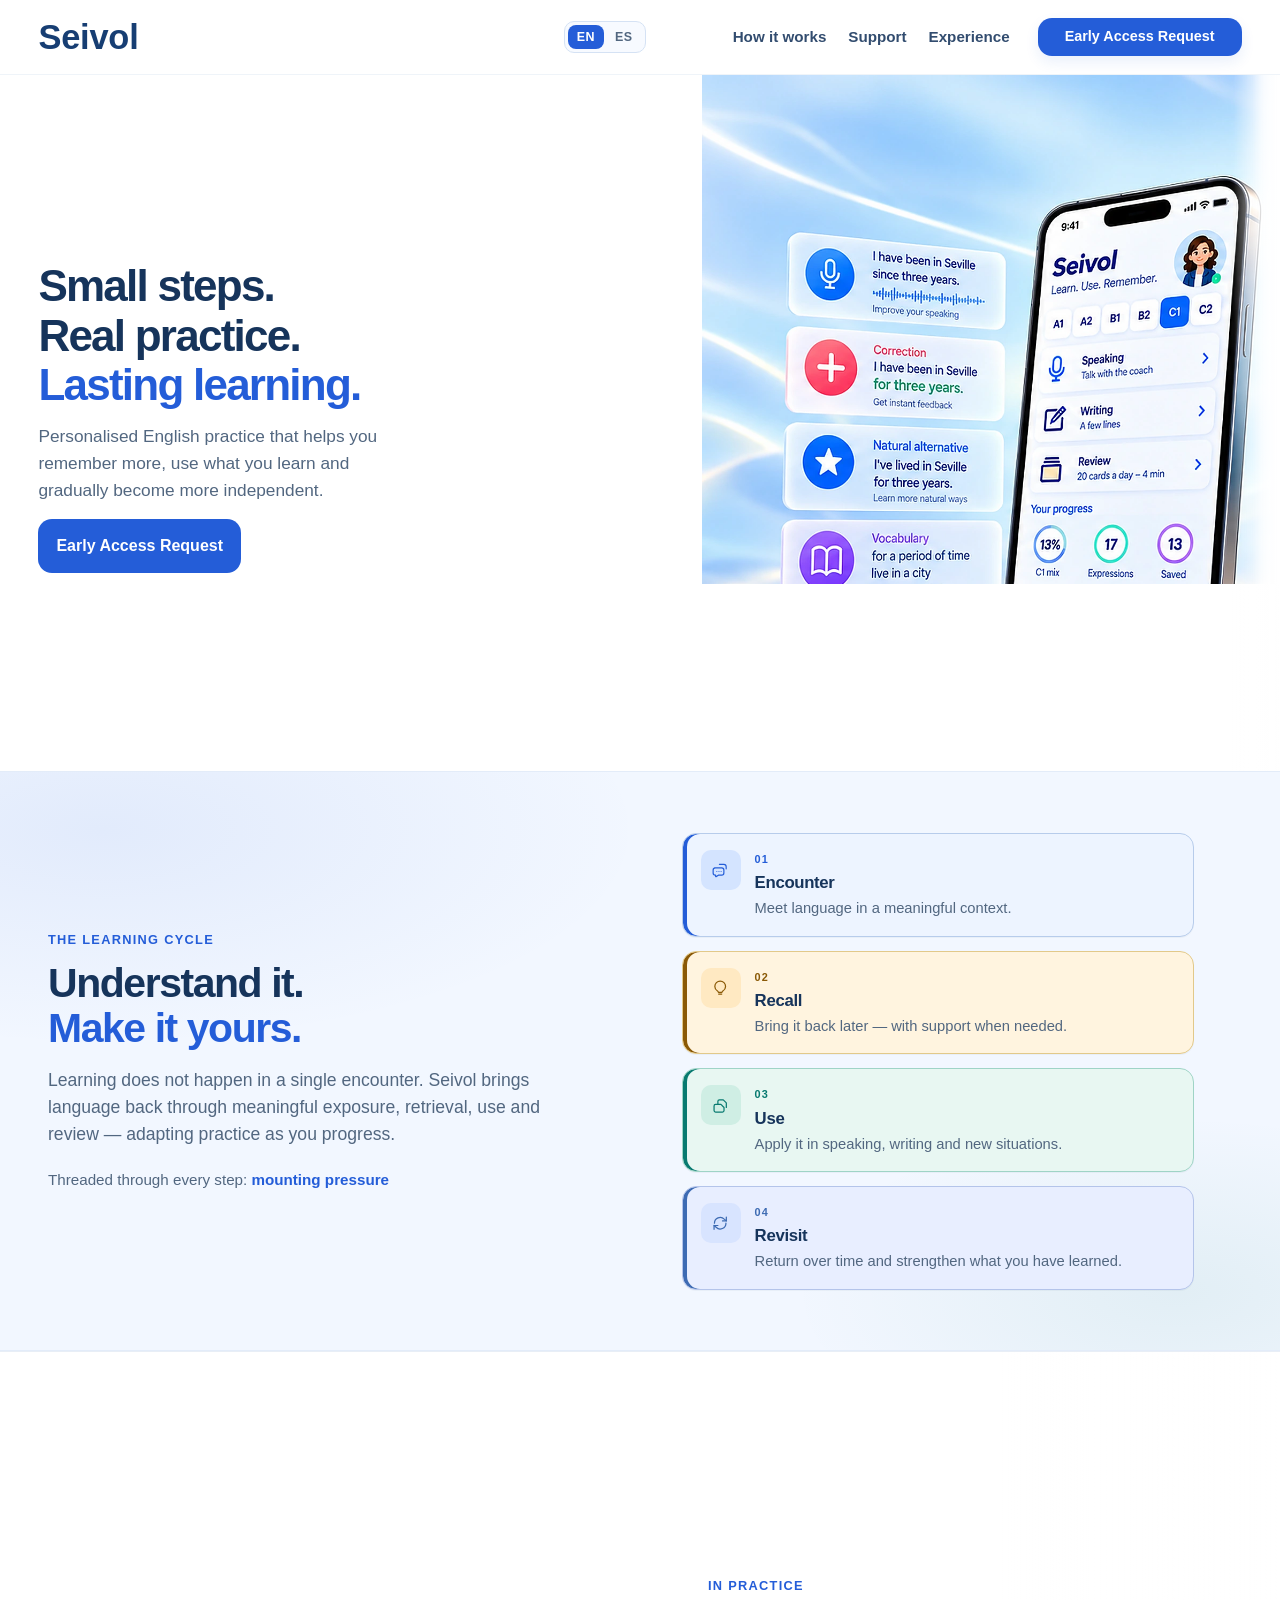
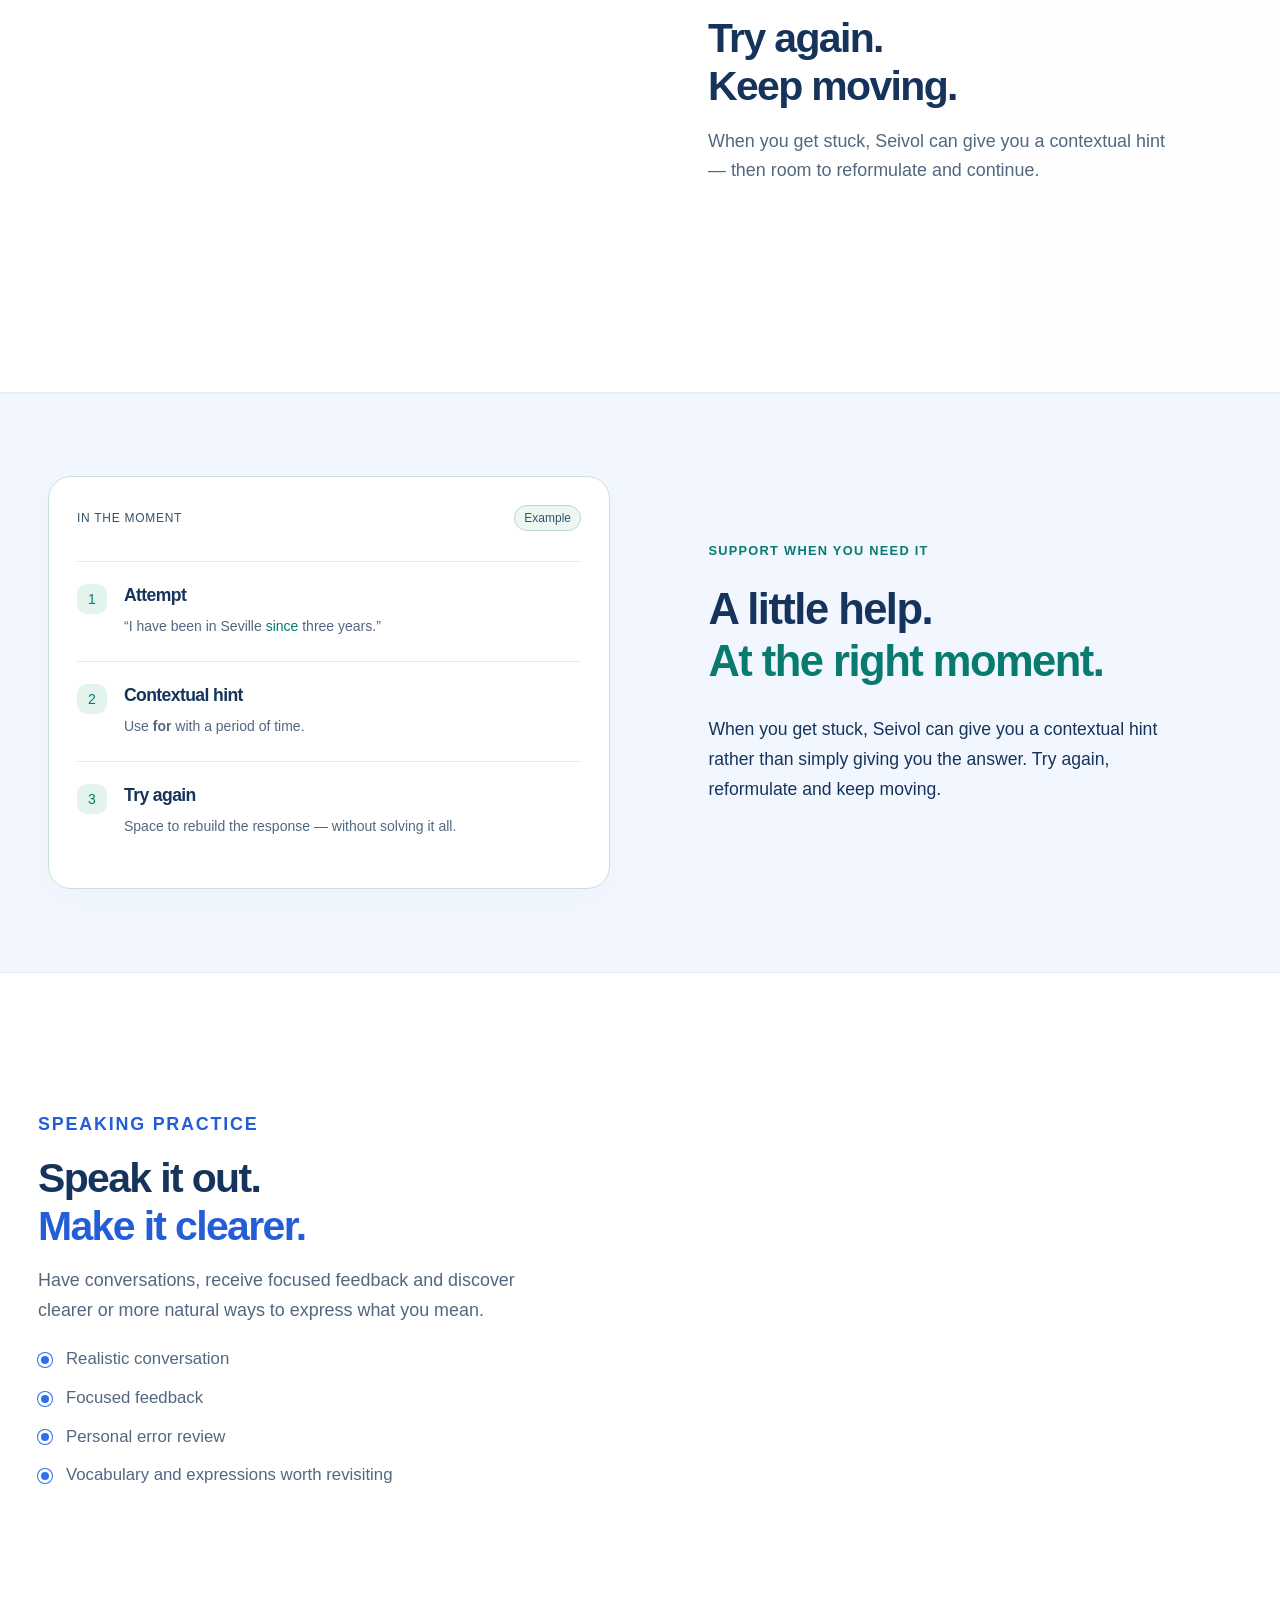
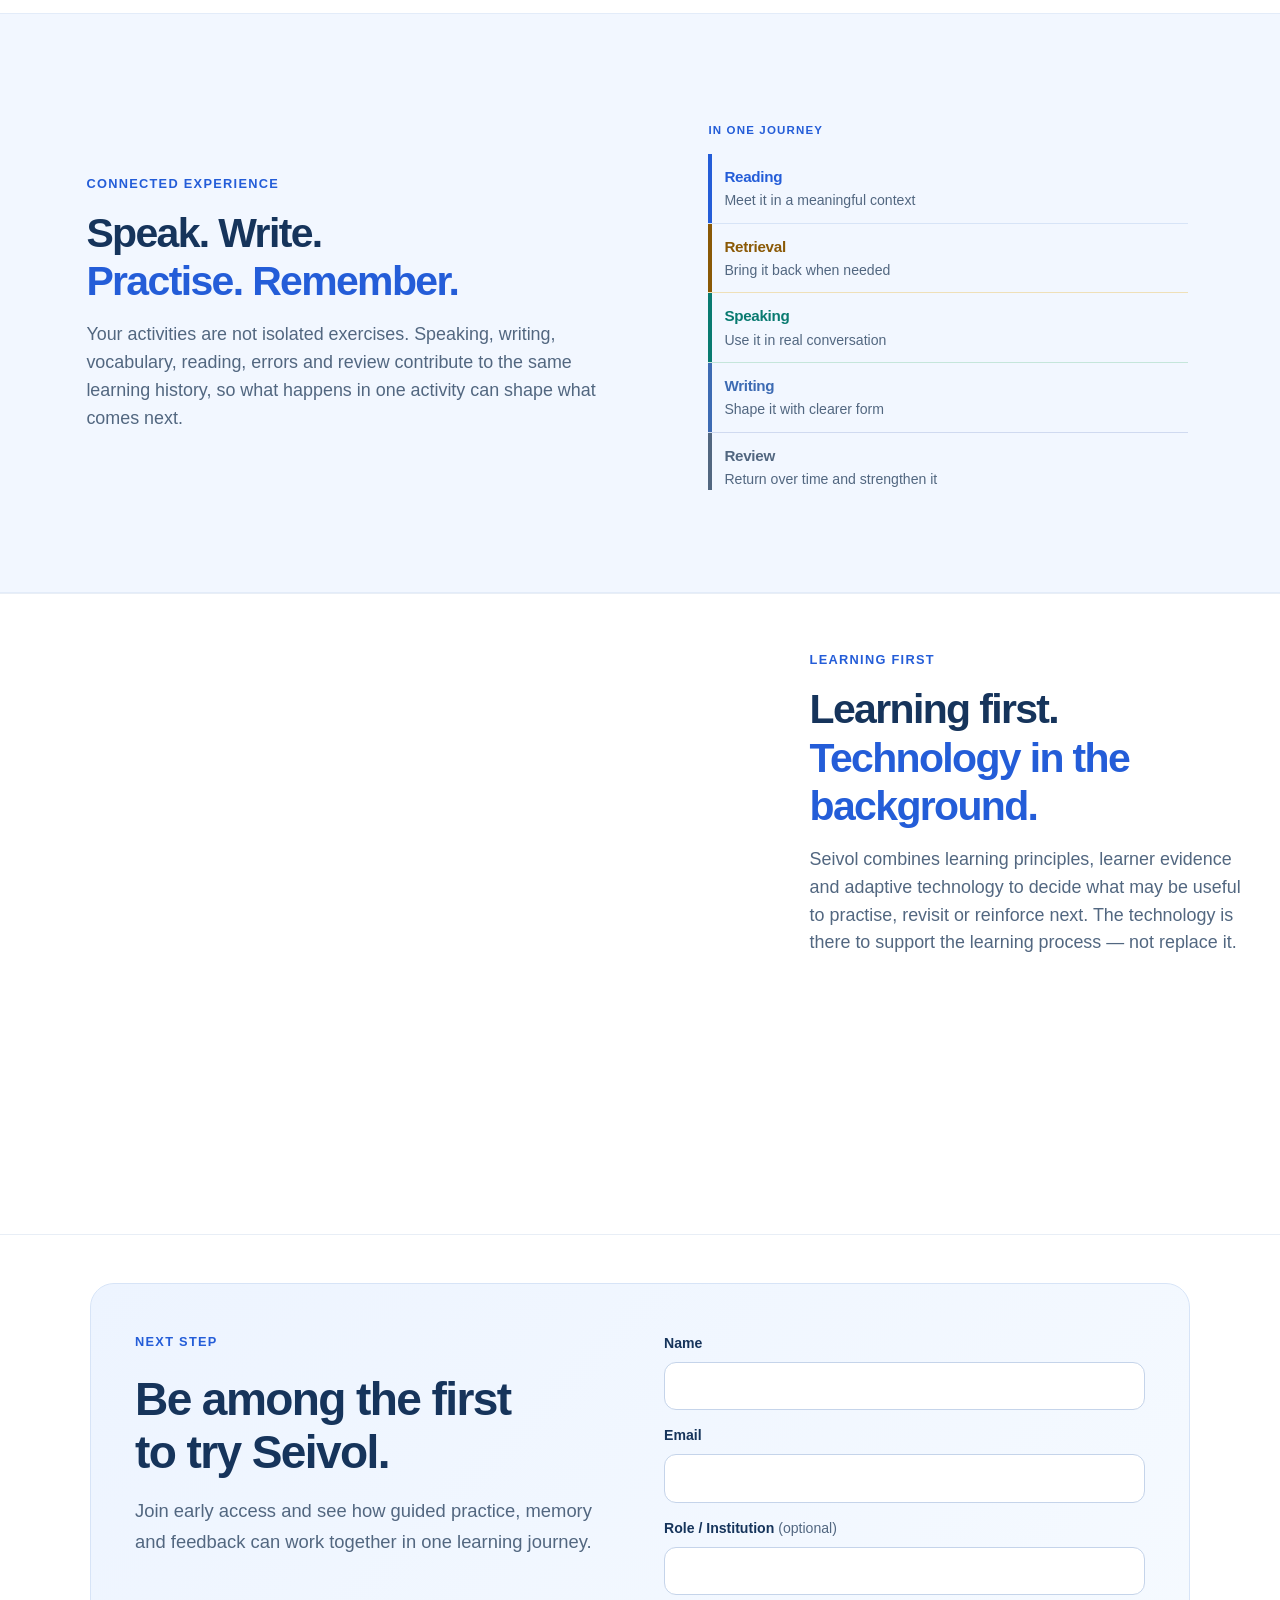
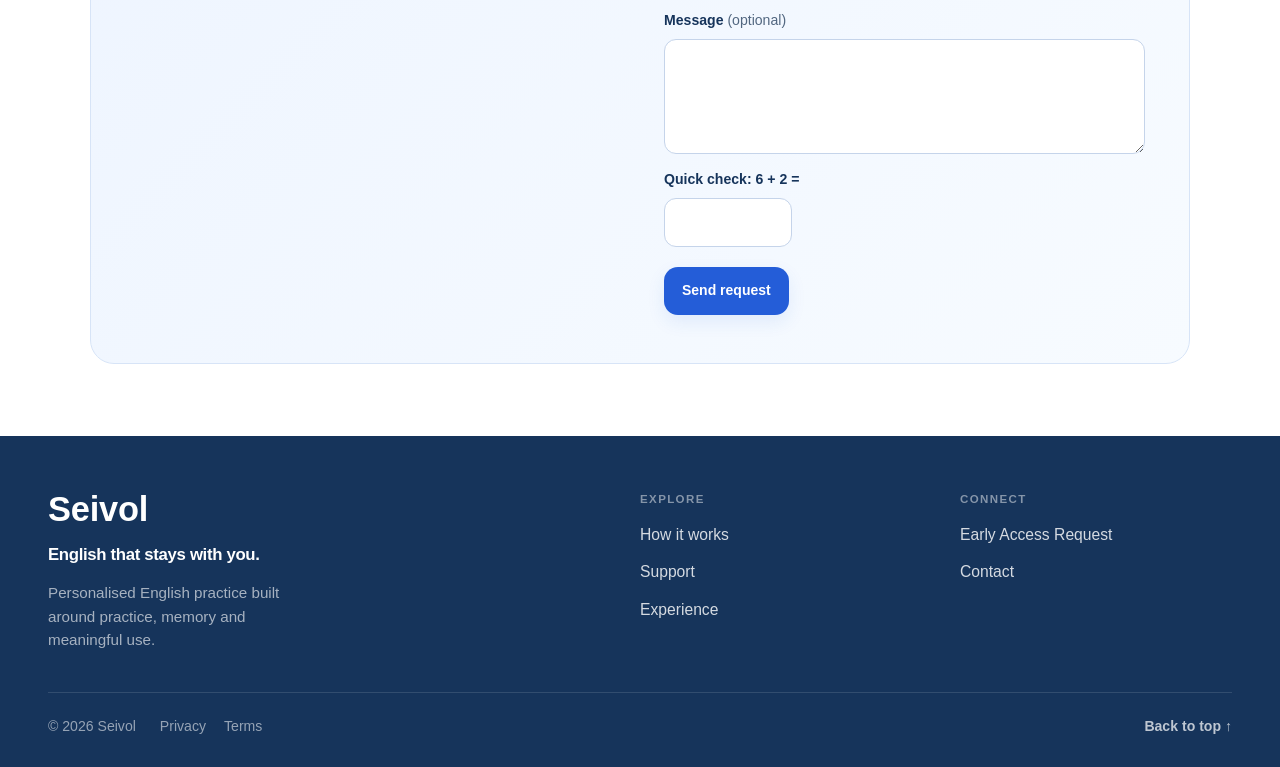
==== commit 6df8e446: "Update SEO and social meta descriptions. Use the new EN descriptor across description, Open Graph an" ====
--- a/index.html
+++ b/index.html
@@ -3,7 +3,7 @@
 <head>
 <meta charset="UTF-8">
 <meta name="viewport" content="width=device-width, initial-scale=1">
-<meta name="description" content="Seivol: personalised English practice that helps you remember more, use what you learn and gradually become more independent.">
+<meta name="description" content="Personalised English practice with guided feedback, memory and adaptive learning designed to help what you learn today stay with you tomorrow.">
 <meta name="theme-color" content="#245dd8">
 <title>Seivol — English that stays with you.</title>
 <link rel="icon" href="./assets/images/logo.svg" type="image/svg+xml">
@@ -37,7 +37,7 @@
 </script>
 <script src="./assets/script.js?v=5" defer></script>
 <meta property="og:title" content="Seivol — English that stays with you.">
-<meta property="og:description" content="Personalised English practice that helps you remember more, use what you learn and gradually become more independent.">
+<meta property="og:description" content="Personalised English practice with guided feedback, memory and adaptive learning designed to help what you learn today stay with you tomorrow.">
 <meta property="og:type" content="website">
 <meta property="og:url" content="https://jmpmonge.github.io/seivol-web/">
 <meta property="og:image" content="https://jmpmonge.github.io/seivol-web/assets/images/og-hero.jpg">
@@ -49,7 +49,7 @@
 <meta property="og:locale:alternate" content="es_ES">
 <meta name="twitter:card" content="summary_large_image">
 <meta name="twitter:title" content="Seivol — English that stays with you.">
-<meta name="twitter:description" content="Personalised English practice that helps you remember more, use what you learn and gradually become more independent.">
+<meta name="twitter:description" content="Personalised English practice with guided feedback, memory and adaptive learning designed to help what you learn today stay with you tomorrow.">
 <meta name="twitter:image" content="https://jmpmonge.github.io/seivol-web/assets/images/og-hero.jpg">
 <meta name="twitter:image:alt" content="Seivol app on a phone with floating practice cards and progress insights">
 </head>
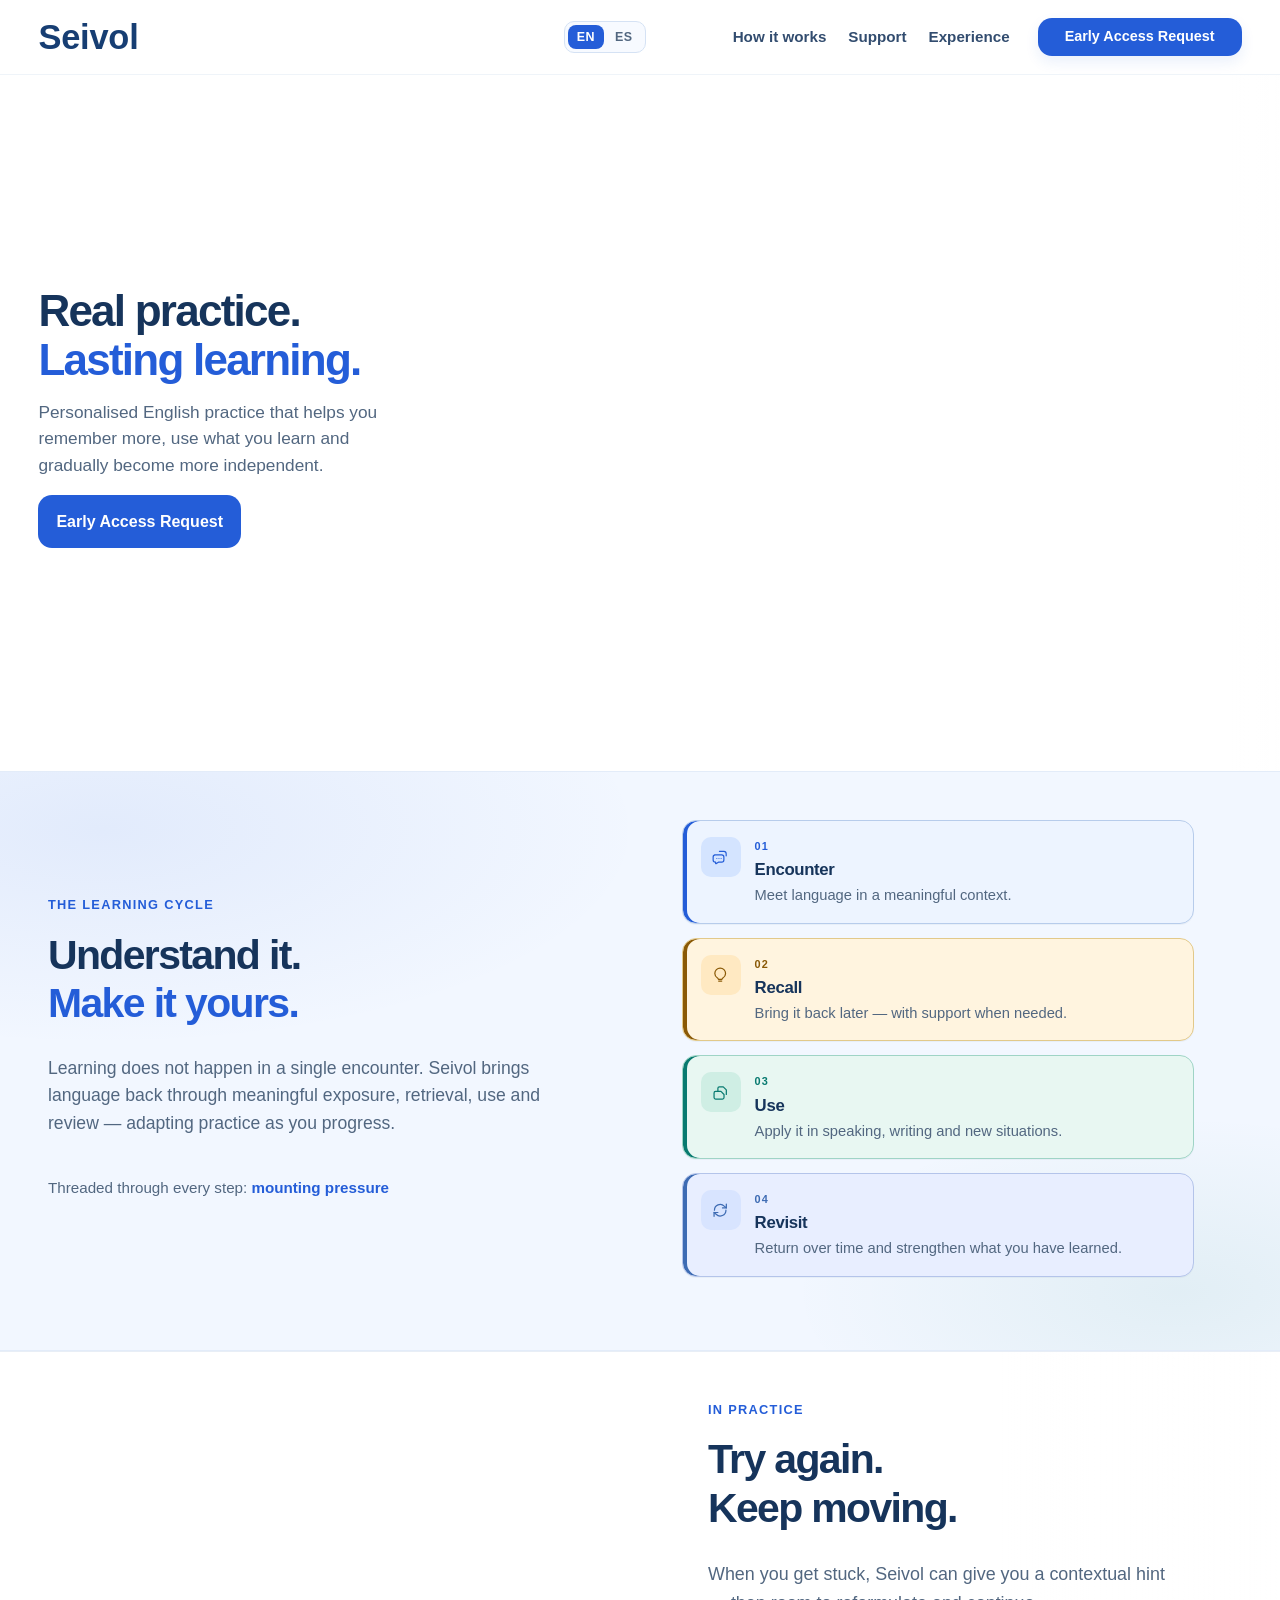
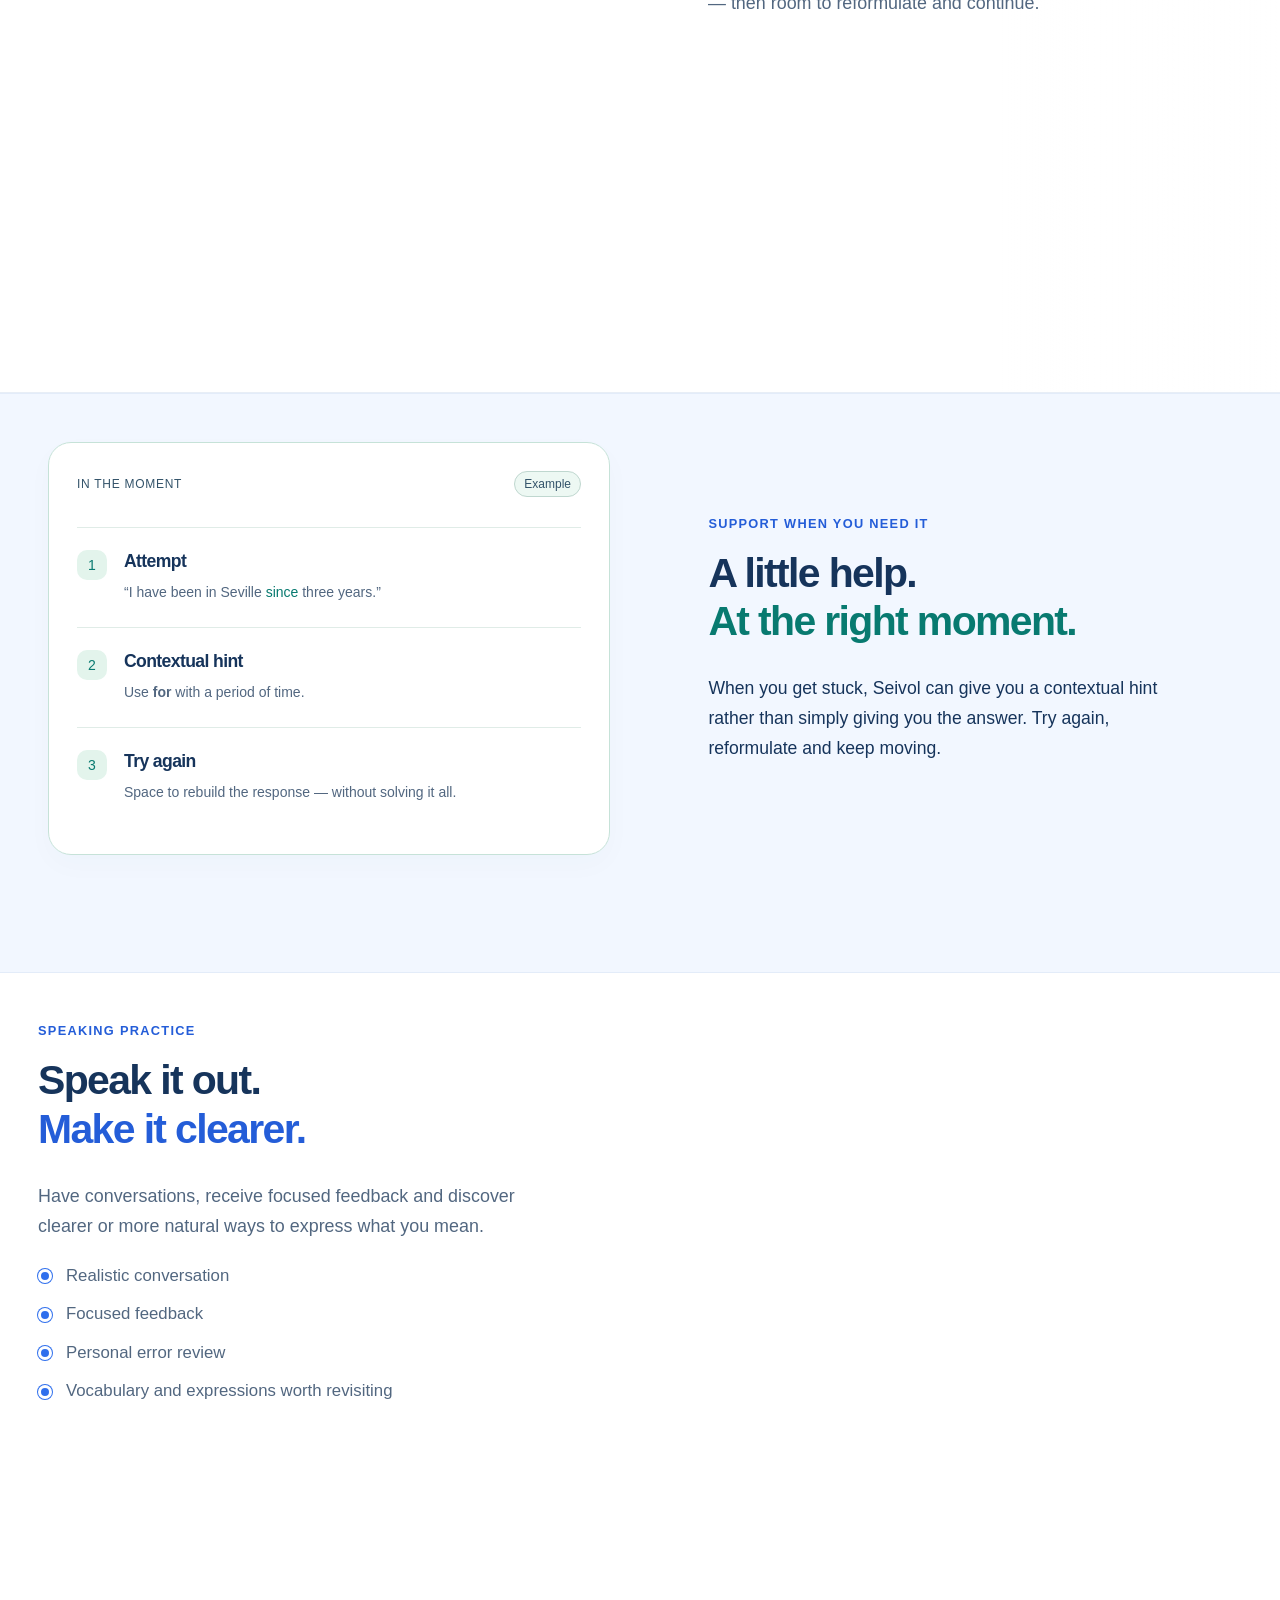
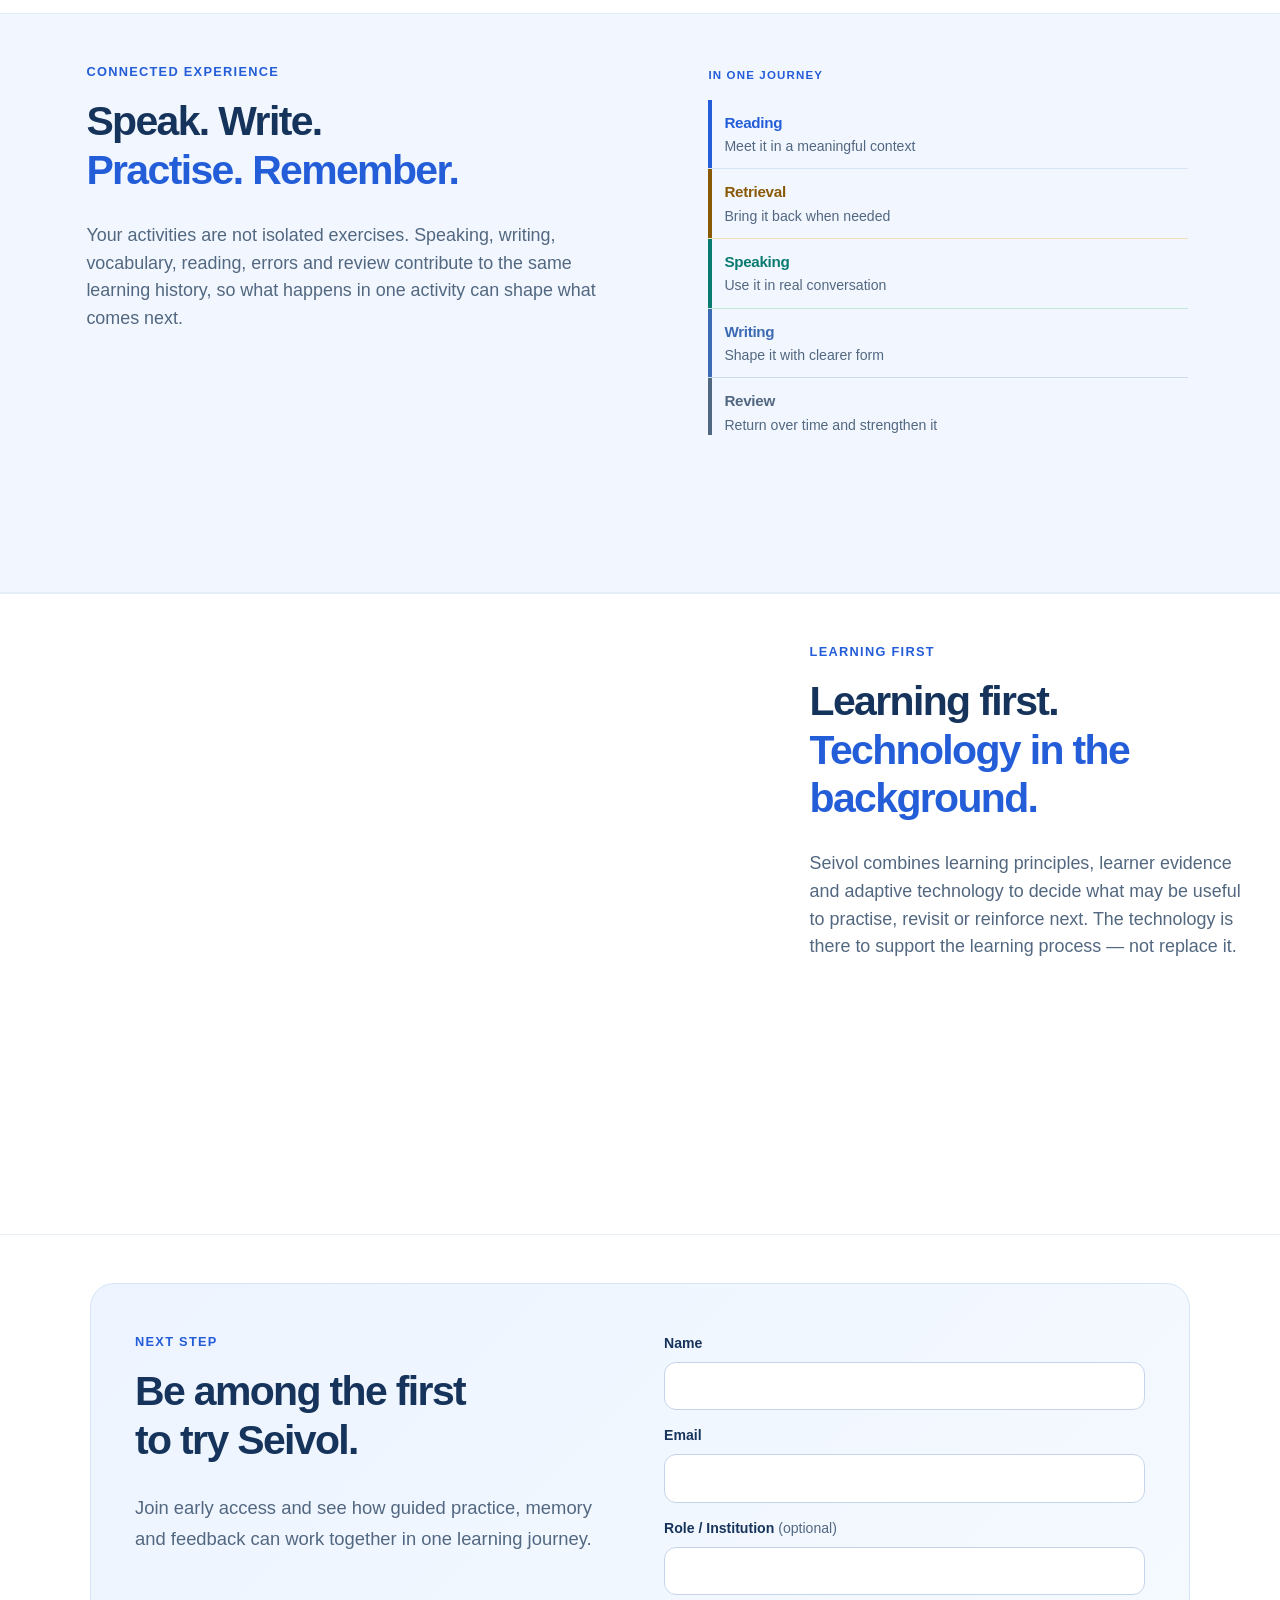
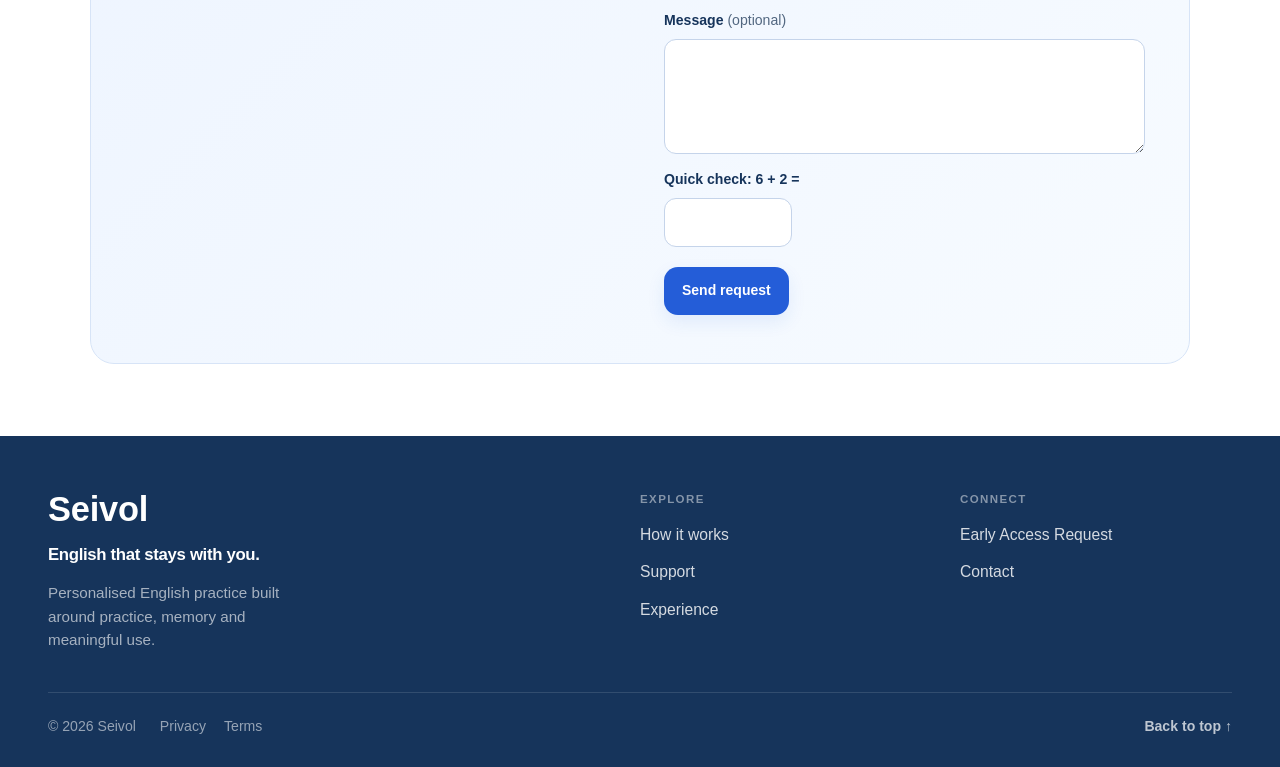
==== commit a10febcb: "Unify section spacing and lock mobile horizontal scroll. Match eyebrow, title, and lead spacing acro" ====
--- a/index.html
+++ b/index.html
@@ -14,7 +14,7 @@
 <link rel="alternate" hreflang="es" href="./es/index.html">
 <link rel="alternate" hreflang="x-default" href="./index.html">
 <link rel="stylesheet" href="./assets/styles.css">
-<link rel="stylesheet" href="./assets/education.css?v=191">
+<link rel="stylesheet" href="./assets/education.css?v=201">
 <script>
 (function () {
   var KEY = 'seivol-lang';
@@ -79,7 +79,7 @@
   <section class="hero hero-bleed" aria-labelledby="hero-title">
     <div class="container hero-split">
       <div class="hero-copy">
-        <h1 id="hero-title">Small steps.<br>Real practice.<br><em>Lasting learning.</em></h1>
+        <h1 id="hero-title">Real practice.<br><em>Lasting learning.</em></h1>
         <p class="lead">Personalised English practice that helps you remember more, use what you learn and gradually become more independent.</p>
         <div class="hero-actions">
           <a class="button button-primary" href="#contact">Early Access Request</a>
@@ -102,7 +102,7 @@
         <header class="cycle-intro-copy">
           <p class="eyebrow">THE LEARNING CYCLE</p>
           <h2>Understand it.<br><em>Make it yours.</em></h2>
-          <p class="cycle-lead">Learning does not happen in a single encounter. Seivol brings language back through meaningful exposure, retrieval, use and review — adapting practice as you progress.</p>
+          <p class="cycle-lead section-lead">Learning does not happen in a single encounter. Seivol brings language back through meaningful exposure, retrieval, use and review — adapting practice as you progress.</p>
           <p class="cycle-example">Threaded through every step: <em>mounting pressure</em></p>
         </header>
 
@@ -184,7 +184,7 @@
         <div class="app-copy">
           <p class="eyebrow">IN PRACTICE</p>
           <h2 id="practice-look-title">Try again.<br>Keep moving.</h2>
-          <p>When you get stuck, Seivol can give you a contextual hint — then room to reformulate and continue.</p>
+          <p class="section-lead">When you get stuck, Seivol can give you a contextual hint — then room to reformulate and continue.</p>
         </div>
       </div>
     </div>
@@ -205,7 +205,7 @@
       <div class="support-copy">
         <p class="eyebrow">SUPPORT WHEN YOU NEED IT</p>
         <h2>A little help.<br><em>At the right moment.</em></h2>
-        <p class="feature-lead">When you get stuck, Seivol can give you a contextual hint rather than simply giving you the answer. Try again, reformulate and keep moving.</p>
+        <p class="feature-lead section-lead">When you get stuck, Seivol can give you a contextual hint rather than simply giving you the answer. Try again, reformulate and keep moving.</p>
       </div>
     </div>
   </section>
@@ -215,7 +215,7 @@
       <div class="speaking-copy">
         <p class="eyebrow">SPEAKING PRACTICE</p>
         <h2>Speak it out.<br><em>Make it clearer.</em></h2>
-        <p>Have conversations, receive focused feedback and discover clearer or more natural ways to express what you mean.</p>
+        <p class="section-lead">Have conversations, receive focused feedback and discover clearer or more natural ways to express what you mean.</p>
         <ul class="benefit-list">
           <li>Realistic conversation</li>
           <li>Focused feedback</li>
@@ -240,7 +240,7 @@
       <div class="experience-intro-copy">
         <p class="eyebrow">CONNECTED EXPERIENCE</p>
         <h2>Speak. Write.<br><em>Practise. Remember.</em></h2>
-        <p class="experience-intro-lead">Your activities are not isolated exercises. Speaking, writing, vocabulary, reading, errors and review contribute to the same learning history, so what happens in one activity can shape what comes next.</p>
+        <p class="experience-intro-lead section-lead">Your activities are not isolated exercises. Speaking, writing, vocabulary, reading, errors and review contribute to the same learning history, so what happens in one activity can shape what comes next.</p>
       </div>
       <aside class="experience-label" aria-label="Parts of the connected journey">
         <div class="experience-label-head">
@@ -277,7 +277,7 @@
       <div class="foundation-copy">
         <p class="eyebrow">LEARNING FIRST</p>
         <h2 id="foundation-title">Learning first.<br><em>Technology in the background.</em></h2>
-        <p class="foundation-lead">Seivol combines learning principles, learner evidence and adaptive technology to decide what may be useful to practise, revisit or reinforce next. The technology is there to support the learning process — not replace it.</p>
+        <p class="foundation-lead section-lead">Seivol combines learning principles, learner evidence and adaptive technology to decide what may be useful to practise, revisit or reinforce next. The technology is there to support the learning process — not replace it.</p>
       </div>
       <figure class="foundation-visual">
         <picture>
@@ -296,7 +296,7 @@
         <div class="contact-copy">
           <p class="eyebrow">NEXT STEP</p>
           <h2>Be among the first to try Seivol.</h2>
-          <p class="contact-lead">Join early access and see how guided practice, memory and feedback can work together in one learning journey.</p>
+          <p class="contact-lead section-lead">Join early access and see how guided practice, memory and feedback can work together in one learning journey.</p>
         </div>
         <form class="contact-form" id="early-access-form" action="mailto:jmpmonge@gmail.com" method="post" enctype="text/plain" novalidate>
           <div class="contact-field">
--- a/assets/education.css
+++ b/assets/education.css
@@ -22,7 +22,7 @@
   /* Tope de bandas a sangre: evita extremos en pantallas enormes */
   --bleed-max-width:1600px;
 }
-body{background:#fff;font-family:var(--sans);line-height:1.7}h1,h2,h3,h4{font-family:var(--sans);font-weight:650;letter-spacing:-.035em}h1{font-size:clamp(3.2rem,5.7vw,5.2rem);line-height:1.08;letter-spacing:-.055em}h2{font-size:clamp(2.1rem,3.4vw,2.85rem);line-height:1.2;font-weight:550}h3{line-height:1.3}em{font-style:normal;font-weight:inherit;color:var(--accent)}.container{width:min(1200px,calc(100% - 96px))}.header{background:#fffffff5;border-bottom-color:#e6edf7}.nav{min-height:86px}.brand{color:var(--ink);font-weight:750;letter-spacing:-.065em}.brand-dot{color:var(--teal)}.nav-link{border:1px solid #ccd9ef;border-radius:12px;padding:10px 17px}.nav-link:hover{background:var(--soft)}.hero{position:relative;gap:55px;padding-block:65px;align-items:center}.eyebrow{font-size:.8rem;color:var(--accent);letter-spacing:.1em;margin-bottom:22px}.hero .eyebrow{display:inline-flex;align-items:center;gap:8px;background:#edf4ff;border-radius:999px;padding:7px 14px}.eyebrow-line{width:9px;height:9px;border-radius:3px;background:var(--accent);margin:0 3px 0 0}.lead{font-size:1.16rem;max-width:470px;margin-top:25px}.button{background:var(--accent);border-radius:14px;padding:15px 22px;gap:30px;font-weight:600;box-shadow:0 7px 18px #245dd818}.button:hover{background:#1649b7}.hero-note{font-size:.85rem}.hero-visual{background:#edf4ff;border-radius:32px;padding:23px;border:1px solid #dbe8fc;box-shadow:0 15px 40px #16345b08}.hero-frame{aspect-ratio:auto;min-height:420px;border:1px solid #d4e2f5;border-radius:22px;background:white;padding:24px;color:var(--ink);box-shadow:0 8px 22px #16345b08}.media-top{color:var(--muted);font-size:.75rem;letter-spacing:.07em}.media-top span:last-child{color:var(--teal)}.media-centre{border:0;padding:28px 0 20px;margin:0;text-align:left}.media-icon{border-radius:16px;background:#e9f3ff;border:0;color:var(--accent);width:48px;height:48px;margin:0 0 20px;font-size:25px}.media-centre p{font-family:var(--sans);font-size:2.25rem;font-weight:650;line-height:1.2;color:var(--ink);letter-spacing:-.04em}.placeholder-label{color:var(--muted);font-size:.75rem;margin-top:18px}.media-bottom{color:var(--muted);border-color:var(--line);font-size:.8rem}.hero-visual>figcaption{font-size:.75rem;margin:13px 3px 0}.hero-learning-path{display:flex;flex-wrap:wrap;align-items:center;gap:8px;margin:20px 0 24px;font-size:.8rem;font-weight:600}.hero-learning-path span{padding:7px 11px;border-radius:9px;background:#eaf1ff;color:#2553a0}.hero-learning-path span:nth-of-type(2){background:var(--amber-soft);color:var(--amber)}.hero-learning-path span:nth-of-type(3){background:var(--teal-soft);color:var(--teal)}.hero-learning-path b{font-weight:400;color:#647c99}.principle-strip{background:#f7faff;border-block:1px solid #e2ebf8}.principle-strip .container{padding-block:22px;font-weight:550}.principle-strip span:before{content:'✓';color:var(--teal);background:#e1f3ec;border-radius:50%;width:24px;height:24px;text-align:center;font-size:14px;line-height:24px}.section{padding-block:82px}.section-heading{margin-bottom:30px}.approach-grid{gap:70px}.intro{font-size:1.3rem;color:var(--ink)}.principles{gap:22px;margin-top:40px}.principles article{border:1px solid #dce7f6;border-radius:20px;padding:26px;background:#f7faff}.principles article:nth-child(2){background:#fffaf0;border-color:#f1e5c9}.principles article:nth-child(3){background:#f1faf7;border-color:#d6ece4}.index,.step{display:inline-grid;place-items:center;border-radius:11px;width:37px;height:37px;background:#e3edff;color:var(--accent);font-weight:650;font-size:.8rem}.principles article:nth-child(2) .index{background:#ffedbd;color:var(--amber)}.principles article:nth-child(3) .index{background:#d8f1e7;color:var(--teal)}.principles h3{font-size:1.2rem;margin-block:20px 12px}.learning-section{background:#f2f7ff;border-block:1px solid #e3ecf9}.split-heading{margin-bottom:38px}.cycle{gap:16px;border:0}.cycle li{margin:0;padding:25px 21px;background:white;border:1px solid #dbe6f6;border-radius:18px}.cycle li:not(:last-child):after{right:-15px;top:40px;z-index:1;background:#f2f7ff;border-radius:50%;width:27px;text-align:center;font-size:20px}.cycle li:nth-child(2) .step{background:#fff0c9;color:var(--amber)}.cycle li:nth-child(3) .step{background:#daf3eb;color:var(--teal)}.cycle li:nth-child(4) .step{background:#e3edff;color:var(--accent)}.cycle h3{font-size:1.25rem;margin-top:18px}.cycle-feedback{margin-top:20px;padding:15px 20px;border:1px solid #d9e5f6;border-radius:13px;background:#e9f1ff}.app-showcase{gap:60px;margin-top:55px}.app-copy h3{font-family:var(--sans);font-size:1.8rem;line-height:1.3}.screen-placeholder{border:1px solid #c9d9ed;border-radius:20px;overflow:hidden;box-shadow:0 12px 30px #16345b08}.screen-bar{background:#fff;color:var(--muted)}.screen-content{background:#eaf2ff}.screen-content h4{font-family:var(--sans);font-size:1.5rem}.screen-content>span:last-child{margin-top:3px}.crop-icon{color:#426a9e}.screen-placeholder figcaption{background:#fff}.feature-grid{gap:65px}.feature-lead{font-size:1.17rem;font-weight:500}.memory-panel{background:#f3faf7;border:1px solid #cde6db;border-radius:24px;padding:30px}.panel-heading{letter-spacing:.06em;color:#33536a}.tiny-tag{background:#ffffffa8;border-color:#c3d9d4}.memory-panel>h3{font-family:var(--sans);font-size:1.7rem;margin-top:25px}.review-track{font-size:.8rem}.review-track span:before{border-color:var(--teal);background:#c5ebde;width:9px;height:9px}.review-track i{background:#85b9aa}.outcome-symbol{color:var(--teal)}.review-outcomes h4{font-size:1rem}.compact-placeholder{border:1px dashed #8bacbb;border-radius:14px;background:#ffffff80;padding:20px}.compact-placeholder>span{color:var(--teal)}.support-section{background:#eaf6f3;color:var(--ink);padding-block:82px;border-block:1px solid #d4e9e2}.support-section .eyebrow{color:var(--teal)}.support-section em{color:var(--teal)}.support-section p{color:var(--muted)}.support-section .feature-lead{color:var(--ink)}.support-rule{border-color:#bcded3;padding-top:23px}.support-rule>span{color:var(--teal)}.support-rule strong{color:var(--ink);font-weight:600}.support-example{border:1px solid #c6e2d8;background:white;border-radius:23px;padding:28px;box-shadow:0 10px 28px #0d665b06}.support-example .tiny-tag{border-color:#bfd7cf;background:#edf8f3}.support-example li{border-color:#e0ece7;gap:17px}.support-example li>span{color:var(--teal);background:#e3f4ec;border-radius:10px;min-width:30px;height:30px;text-align:center;line-height:30px}.support-example h3{font-size:1.1rem}.support-right .compact-placeholder{border-color:#8db7a9;background:#ffffff70}.support-right .compact-placeholder>span{color:var(--teal)}.activity-grid{gap:22px}.activity-grid article{border:1px solid #dbe7f7;border-radius:22px;background:#f1f6ff;padding:29px}.activity-grid article:nth-child(2){background:#fff8e8;border-color:#f0e2bf}.activity-grid article:nth-child(3){background:#eef9f5;border-color:#d5e9df}.activity-label{color:#365981;font-weight:600}.activity-grid article:nth-child(2) .activity-label{color:var(--amber)}.activity-grid article:nth-child(3) .activity-label{color:var(--teal)}.activity-grid h3{font-family:var(--sans);font-size:1.55rem;line-height:1.3}.activity-placeholder{border:1px dashed #a6bbd5;border-radius:22px;background:#f8fbff;min-height:210px}.activity-placeholder figcaption{font-family:var(--sans);font-size:1.45rem;font-weight:550}.foundation-section{background:#f3f6fc;border-color:#e0e8f4;padding-block:64px}.foundation-grid{gap:65px}.foundation-grid h2{font-size:2.5rem}.technology-labels span{border-radius:9px;background:white;border-color:#d2dff0}.footer{min-height:120px}.menu-toggle{border-radius:10px}.media-slot.is-loaded{overflow:hidden}.hero-visual.is-loaded{background:#edf4ff;border-radius:26px}
+body{background:#fff;font-family:var(--sans);line-height:1.7}h1,h2,h3,h4{font-family:var(--sans);font-weight:650;letter-spacing:-.035em}h1{font-size:clamp(3.2rem,5.7vw,5.2rem);line-height:1.08;letter-spacing:-.055em}h2{font-size:clamp(2.1rem,3.4vw,2.85rem);line-height:1.2;font-weight:550}h3{line-height:1.3}em{font-style:normal;font-weight:inherit;color:var(--accent)}.container{width:min(1200px,calc(100% - 96px))}.header{background:#fffffff5;border-bottom-color:#e6edf7}.nav{min-height:86px}.brand{color:var(--ink);font-weight:750;letter-spacing:-.065em}.brand-dot{color:var(--teal)}.nav-link{border:1px solid #ccd9ef;border-radius:12px;padding:10px 17px}.nav-link:hover{background:var(--soft)}.hero{position:relative;gap:55px;padding-block:65px;align-items:center}.eyebrow{font-size:.8rem;font-weight:600;line-height:1.5;letter-spacing:.1em;color:var(--accent);margin:0 0 16px}.hero .eyebrow{display:inline-flex;align-items:center;gap:8px;background:#edf4ff;border-radius:999px;padding:7px 14px}.eyebrow-line{width:9px;height:9px;border-radius:3px;background:var(--accent);margin:0 3px 0 0}.lead{font-size:1.16rem;max-width:470px;margin-top:25px}.button{background:var(--accent);border-radius:14px;padding:15px 22px;gap:30px;font-weight:600;box-shadow:0 7px 18px #245dd818}.button:hover{background:#1649b7}.hero-note{font-size:.85rem}.hero-visual{background:#edf4ff;border-radius:32px;padding:23px;border:1px solid #dbe8fc;box-shadow:0 15px 40px #16345b08}.hero-frame{aspect-ratio:auto;min-height:420px;border:1px solid #d4e2f5;border-radius:22px;background:white;padding:24px;color:var(--ink);box-shadow:0 8px 22px #16345b08}.media-top{color:var(--muted);font-size:.75rem;letter-spacing:.07em}.media-top span:last-child{color:var(--teal)}.media-centre{border:0;padding:28px 0 20px;margin:0;text-align:left}.media-icon{border-radius:16px;background:#e9f3ff;border:0;color:var(--accent);width:48px;height:48px;margin:0 0 20px;font-size:25px}.media-centre p{font-family:var(--sans);font-size:2.25rem;font-weight:650;line-height:1.2;color:var(--ink);letter-spacing:-.04em}.placeholder-label{color:var(--muted);font-size:.75rem;margin-top:18px}.media-bottom{color:var(--muted);border-color:var(--line);font-size:.8rem}.hero-visual>figcaption{font-size:.75rem;margin:13px 3px 0}.hero-learning-path{display:flex;flex-wrap:wrap;align-items:center;gap:8px;margin:20px 0 24px;font-size:.8rem;font-weight:600}.hero-learning-path span{padding:7px 11px;border-radius:9px;background:#eaf1ff;color:#2553a0}.hero-learning-path span:nth-of-type(2){background:var(--amber-soft);color:var(--amber)}.hero-learning-path span:nth-of-type(3){background:var(--teal-soft);color:var(--teal)}.hero-learning-path b{font-weight:400;color:#647c99}.principle-strip{background:#f7faff;border-block:1px solid #e2ebf8}.principle-strip .container{padding-block:22px;font-weight:550}.principle-strip span:before{content:'✓';color:var(--teal);background:#e1f3ec;border-radius:50%;width:24px;height:24px;text-align:center;font-size:14px;line-height:24px}.section{padding-block:82px}.section-heading{margin-bottom:30px}.approach-grid{gap:70px}.intro{font-size:1.3rem;color:var(--ink)}.principles{gap:22px;margin-top:40px}.principles article{border:1px solid #dce7f6;border-radius:20px;padding:26px;background:#f7faff}.principles article:nth-child(2){background:#fffaf0;border-color:#f1e5c9}.principles article:nth-child(3){background:#f1faf7;border-color:#d6ece4}.index,.step{display:inline-grid;place-items:center;border-radius:11px;width:37px;height:37px;background:#e3edff;color:var(--accent);font-weight:650;font-size:.8rem}.principles article:nth-child(2) .index{background:#ffedbd;color:var(--amber)}.principles article:nth-child(3) .index{background:#d8f1e7;color:var(--teal)}.principles h3{font-size:1.2rem;margin-block:20px 12px}.learning-section{background:#f2f7ff;border-block:1px solid #e3ecf9}.split-heading{margin-bottom:38px}.cycle{gap:16px;border:0}.cycle li{margin:0;padding:25px 21px;background:white;border:1px solid #dbe6f6;border-radius:18px}.cycle li:not(:last-child):after{right:-15px;top:40px;z-index:1;background:#f2f7ff;border-radius:50%;width:27px;text-align:center;font-size:20px}.cycle li:nth-child(2) .step{background:#fff0c9;color:var(--amber)}.cycle li:nth-child(3) .step{background:#daf3eb;color:var(--teal)}.cycle li:nth-child(4) .step{background:#e3edff;color:var(--accent)}.cycle h3{font-size:1.25rem;margin-top:18px}.cycle-feedback{margin-top:20px;padding:15px 20px;border:1px solid #d9e5f6;border-radius:13px;background:#e9f1ff}.app-showcase{gap:60px;margin-top:55px}.app-copy h3{font-family:var(--sans);font-size:1.8rem;line-height:1.3}.screen-placeholder{border:1px solid #c9d9ed;border-radius:20px;overflow:hidden;box-shadow:0 12px 30px #16345b08}.screen-bar{background:#fff;color:var(--muted)}.screen-content{background:#eaf2ff}.screen-content h4{font-family:var(--sans);font-size:1.5rem}.screen-content>span:last-child{margin-top:3px}.crop-icon{color:#426a9e}.screen-placeholder figcaption{background:#fff}.feature-grid{gap:65px}.feature-lead{font-size:1.17rem;font-weight:500}.memory-panel{background:#f3faf7;border:1px solid #cde6db;border-radius:24px;padding:30px}.panel-heading{letter-spacing:.06em;color:#33536a}.tiny-tag{background:#ffffffa8;border-color:#c3d9d4}.memory-panel>h3{font-family:var(--sans);font-size:1.7rem;margin-top:25px}.review-track{font-size:.8rem}.review-track span:before{border-color:var(--teal);background:#c5ebde;width:9px;height:9px}.review-track i{background:#85b9aa}.outcome-symbol{color:var(--teal)}.review-outcomes h4{font-size:1rem}.compact-placeholder{border:1px dashed #8bacbb;border-radius:14px;background:#ffffff80;padding:20px}.compact-placeholder>span{color:var(--teal)}.support-section{background:#eaf6f3;color:var(--ink);padding-block:82px;border-block:1px solid #d4e9e2}.support-section .eyebrow{color:var(--teal)}.support-section em{color:var(--teal)}.support-section p{color:var(--muted)}.support-section .feature-lead{color:var(--ink)}.support-rule{border-color:#bcded3;padding-top:23px}.support-rule>span{color:var(--teal)}.support-rule strong{color:var(--ink);font-weight:600}.support-example{border:1px solid #c6e2d8;background:white;border-radius:23px;padding:28px;box-shadow:0 10px 28px #0d665b06}.support-example .tiny-tag{border-color:#bfd7cf;background:#edf8f3}.support-example li{border-color:#e0ece7;gap:17px}.support-example li>span{color:var(--teal);background:#e3f4ec;border-radius:10px;min-width:30px;height:30px;text-align:center;line-height:30px}.support-example h3{font-size:1.1rem}.support-right .compact-placeholder{border-color:#8db7a9;background:#ffffff70}.support-right .compact-placeholder>span{color:var(--teal)}.activity-grid{gap:22px}.activity-grid article{border:1px solid #dbe7f7;border-radius:22px;background:#f1f6ff;padding:29px}.activity-grid article:nth-child(2){background:#fff8e8;border-color:#f0e2bf}.activity-grid article:nth-child(3){background:#eef9f5;border-color:#d5e9df}.activity-label{color:#365981;font-weight:600}.activity-grid article:nth-child(2) .activity-label{color:var(--amber)}.activity-grid article:nth-child(3) .activity-label{color:var(--teal)}.activity-grid h3{font-family:var(--sans);font-size:1.55rem;line-height:1.3}.activity-placeholder{border:1px dashed #a6bbd5;border-radius:22px;background:#f8fbff;min-height:210px}.activity-placeholder figcaption{font-family:var(--sans);font-size:1.45rem;font-weight:550}.foundation-section{background:#f3f6fc;border-color:#e0e8f4;padding-block:64px}.foundation-grid{gap:65px}.foundation-grid h2{font-size:2.5rem}.technology-labels span{border-radius:9px;background:white;border-color:#d2dff0}.footer{min-height:120px}.menu-toggle{border-radius:10px}.media-slot.is-loaded{overflow:hidden}.hero-visual.is-loaded{background:#edf4ff;border-radius:26px}
 @media(max-width:1100px){.hero{gap:32px}.hero-frame{padding:20px;min-height:390px}.hero-visual{padding:18px}.media-centre p{font-size:2rem}.feature-grid,.foundation-grid{gap:38px}.principles{gap:16px}.principles article{padding:22px}.hero h1{font-size:clamp(2.9rem,5.8vw,4.4rem)}}
 @media(max-width:800px){.container{width:calc(100% - 40px)}.nav{min-height:76px}.header nav .nav-link{border:0;padding:12px 0}.hero{grid-template-columns:1fr;gap:32px;padding-block:45px}.hero-copy{max-width:590px}.hero h1{font-size:clamp(2.8rem,7.5vw,4.4rem)}.hero h1 br:nth-child(2){display:none}.hero-visual{max-width:590px;width:100%;justify-self:center;padding:20px}.hero-frame{min-height:345px;aspect-ratio:auto;padding:24px}.media-top{flex-direction:row}.media-centre{padding:22px 0 15px}.media-centre p{font-size:2.1rem}.hero-note{max-width:none}.section{padding-block:65px}.principles{grid-template-columns:1fr;gap:16px}.principles article{padding:24px}.principles h3{margin-block:14px 9px}.cycle{grid-template-columns:1fr 1fr;gap:18px}.cycle li,.cycle li:nth-child(2),.cycle li:nth-child(4){margin:0;padding:24px;border:1px solid #dbe6f6}.cycle li:nth-child(2):after{display:none}.cycle li:nth-child(3):after{content:'→'}.cycle h3{font-size:1.25rem}.app-showcase{gap:30px}.feature-grid{grid-template-columns:1fr;gap:34px}.support-section{padding-block:65px}.review-outcomes{grid-template-columns:1fr 1fr}.review-outcomes>div{display:block}.activity-grid article{padding:22px}.activity-grid h3{font-size:1.3rem}.foundation-grid{gap:28px}.foundation-grid h2{font-size:2rem}}
 @media(max-width:600px){.hero{padding-block:34px}.hero h1{font-size:clamp(2.5rem,11vw,3.8rem)}.hero h1 br:nth-child(2){display:block}.hero .eyebrow{font-size:.75rem}.hero-visual{padding:14px;border-radius:24px}.hero-frame{padding:19px;min-height:365px;border-radius:17px}.media-top{font-size:.7rem;gap:12px}.media-centre p{font-size:2rem}.media-bottom{font-size:.75rem}.hero-learning-path{gap:6px;font-size:.75rem}.hero-learning-path span{padding:7px 9px}.lead{font-size:1.07rem}.principle-strip .container{gap:12px}.section{padding-block:52px}h2{font-size:2rem}.section-heading{margin-bottom:25px}.split-heading{margin-bottom:30px}.cycle{gap:14px}.cycle li,.cycle li:nth-child(2),.cycle li:nth-child(4){padding:21px 16px}.cycle li:not(:last-child):after{right:-15px;width:23px}.cycle-feedback{padding:13px 15px}.memory-panel{padding:23px;border-radius:20px}.review-track{font-size:.75rem}.app-showcase{margin-top:35px}.support-section{padding-block:52px}.support-example{padding:23px}.activity-grid article{padding:27px}.activity-grid h3{font-size:1.5rem}.activity-placeholder{padding:23px;gap:18px}.activity-placeholder figcaption{font-size:1.25rem}.foundation-section{padding-block:50px}.foundation-grid h2{font-size:2rem}.footer{padding-block:30px}.panel-heading{font-size:.7rem}}
@@ -358,7 +358,8 @@
   line-height:var(--band-title-leading)!important;
   letter-spacing:var(--band-title-tracking)!important;
 }
-.speaking-copy p{margin-top:14px;font-size:1.12rem;max-width:48ch}
+.speaking-copy>h2+p,
+.speaking-copy .section-lead{margin-top:0;padding-top:28px;margin-bottom:20px;font-size:1.12rem;max-width:48ch}
 
 .feature-shot{margin:0;border-radius:24px;overflow:hidden;background:#eef4ff;border:1px solid #dbe8fc}
 .feature-shot img{display:block;width:100%;height:auto}
@@ -367,8 +368,8 @@
 
 .contact-section{padding-block:40px 80px}
 .contact-panel{background:linear-gradient(135deg,#edf4ff,#f7fbff);border:1px solid #d7e4f7;border-radius:24px;padding:48px 44px;max-width:1100px}
-.contact-panel h2{font-size:clamp(2.2rem,3.6vw,3.1rem);line-height:1.15;max-width:16ch}
-.contact-lead{margin-top:16px;font-size:1.15rem;max-width:52ch;color:var(--muted)}
+.contact-panel h2{max-width:16ch;line-height:1.15}
+.contact-lead{margin-top:0;padding-top:28px;margin-bottom:20px;font-size:1.15rem;max-width:52ch;color:var(--muted)}
 .contact-panel .hero-actions{margin-top:28px}
 
 /* Legacy footer hooks kept inert — styles live under .site-footer */
@@ -433,7 +434,6 @@
   justify-self:start;
   align-self:center;
 }
-.app-showcase-blend .app-copy .eyebrow{font-size:.8rem;letter-spacing:.1em;margin-bottom:18px}
 .app-showcase-blend .app-copy h3,
 .practice-look-section .app-copy h2,
 .practice-look-section .app-copy h3,
@@ -443,7 +443,8 @@
   line-height:var(--band-title-leading)!important;
   letter-spacing:var(--band-title-tracking)!important;
 }
-.app-showcase-blend .app-copy p{margin-top:16px;font-size:1.12rem;line-height:1.65;max-width:48ch}
+.app-showcase-blend .app-copy>h2+p,
+.app-showcase-blend .app-copy .section-lead{margin-top:0;padding-top:28px;font-size:1.12rem;line-height:1.65;max-width:48ch}
 
 @media(max-width:800px){
   .speaking-blend{
@@ -546,6 +547,8 @@
   --band-title-weight:550;
   --band-title-leading:1.18;
   --band-title-tracking:-.04em;
+  /* Espacio superior del eyebrow — referencia IN PRACTICE (móvil) */
+  --band-eyebrow-top-mobile:16px;
   --page-gutter:clamp(32px,3vw,48px);
   --bleed-max-width:1600px;
 }
@@ -596,6 +599,21 @@
 
 .support-copy .feature-lead{max-width:48ch;font-size:1.1rem}
 .support-section .support-rule{display:none}
+
+/* Móvil: mismo aire título → párrafo que .feature-lead (margin-block 28px / 20px) */
+@media(max-width:800px){
+  .cycle-intro-copy>h2+p,
+  .cycle-lead,
+  .app-copy>h2+p,
+  .support-copy>h2+p,
+  .speaking-copy>h2+p,
+  .experience-intro-copy>h2+p,
+  .foundation-copy>h2+p,
+  .foundation-bleed .foundation-lead,
+  .contact-copy>h2+p{
+    margin-block:28px 20px!important;
+  }
+}
 
 /* In Practice — image keeps container left edge; flush top/bottom of the band */
 .practice-look-section{
@@ -695,7 +713,7 @@
 /* In Practice — mobile: stack copy → full image (beats 1fr 1fr !important above) */
 @media(max-width:800px){
   .practice-look-section{
-    padding-block:16px 0!important;
+    padding-block:var(--band-eyebrow-top-mobile,16px) 0!important;
     overflow:visible;
     border:0!important;
     border-block:none!important;
@@ -800,7 +818,6 @@
   text-align:left;
   box-sizing:border-box;
 }
-.speaking-copy .eyebrow{margin-bottom:16px}
 .speaking-copy h2{
   font-weight:var(--band-title-weight)!important;
   font-size:var(--band-title-size)!important;
@@ -877,7 +894,7 @@
 /* Speaking — mobile: copy → full 1080×1300 image (after desktop rules) */
 @media(max-width:800px){
   .speaking-section{
-    padding-block:16px 0!important;
+    padding-block:var(--band-eyebrow-top-mobile,16px) 0!important;
     overflow:visible!important;
     border:0!important;
     border-block:none!important;
@@ -978,11 +995,11 @@
   max-width:16ch;
   margin-inline:0;
   text-align:left;
-  font-size:clamp(2.2rem,3.6vw,3.1rem);
-  line-height:1.15;
 }
 .contact-lead{
-  margin-top:16px;
+  margin-top:0;
+  margin-bottom:20px;
+  padding-top:28px;
   margin-inline:0;
   max-width:48ch;
   text-align:left;
@@ -1153,11 +1170,17 @@
   #memory.feature-grid>div:first-child{
     max-width:none!important;
     width:100%;
-    padding:28px 20px!important;
+    padding:0 0 18px!important;
     margin:0!important;
+  }
+  .support-layout{
+    gap:var(--band-eyebrow-top-mobile,16px)!important;
   }
   .practice-look-section .app-showcase-blend{border-radius:0;padding-left:0!important}
   .contact-panel{padding:32px 24px;border-radius:20px;max-width:none}
+  .contact-panel .contact-copy{
+    padding-top:0!important;
+  }
   .activity-shot{margin-inline:-4px}
   .activity-shot img{min-height:160px;object-fit:cover;object-position:left center}
 }
@@ -1232,7 +1255,7 @@
   display:grid;
   grid-template-columns:1fr 1fr;
   gap:var(--split-gap,60px);
-  align-items:center;
+  align-items:flex-start;
   margin-bottom:0;
   padding-left:0;
   box-sizing:border-box;
@@ -1242,7 +1265,6 @@
   margin-left:var(--band-text-inset,20px);
   justify-self:start;
 }
-.experience-intro .eyebrow{margin-bottom:16px}
 .experience-intro h2{
   margin:0;
   font-family:var(--sans)!important;
@@ -1252,7 +1274,9 @@
   letter-spacing:var(--band-title-tracking)!important;
 }
 .experience-intro-lead{
-  margin-top:16px;
+  margin-top:0;
+  margin-bottom:20px;
+  padding-top:28px;
   font-size:1.12rem;
   line-height:1.55;
   color:var(--muted);
@@ -1397,15 +1421,14 @@
   min-height:100%;
   margin:0!important;
   margin-left:auto!important;
-  /* Mismo margen de banda que el resto (hero / speaking / cycle) */
+  /* Mismo margen de banda que In Practice / speaking */
   margin-right:var(--band-text-inset,20px)!important;
-  padding-top:56px!important;
+  padding-top:48px!important;
   padding-bottom:28px!important;
   padding-inline:5rem 0!important;
   box-sizing:border-box;
   text-align:left;
 }
-.foundation-bleed .foundation-copy .eyebrow{margin-bottom:16px}
 .foundation-bleed .foundation-copy h2{
   margin:0;
   font-size:var(--band-title-size);
@@ -1414,7 +1437,9 @@
   letter-spacing:var(--band-title-tracking);
 }
 .foundation-bleed .foundation-lead{
-  margin-top:16px;
+  margin-top:0;
+  margin-bottom:20px;
+  padding-top:28px;
   font-size:1.12rem;
   line-height:1.55;
   color:var(--muted);
@@ -1475,7 +1500,6 @@
   padding:0;
   box-sizing:border-box;
 }
-.experience-copy .eyebrow{margin-bottom:16px}
 .experience-copy h2{
   margin:0;
   font-family:var(--sans)!important;
@@ -1535,7 +1559,7 @@
   .learning-section,
   .support-section,
   .experience-section{
-    padding-block:var(--text-band-padding)!important;
+    padding-block:var(--band-eyebrow-top-mobile,16px) 48px!important;
     min-height:0!important; /* mobile: height follows content */
   }
   .foundation-section.foundation-bleed{
@@ -1547,7 +1571,7 @@
     height:auto!important;
     min-height:0!important;
     max-height:none!important;
-    padding-block:28px 0!important;
+    padding-block:var(--band-eyebrow-top-mobile,16px) 0!important;
     overflow:visible;
     width:calc(100% - 40px)!important;
     margin-inline:auto!important;
@@ -1582,12 +1606,13 @@
   }
   .experience-intro{
     grid-template-columns:1fr;
-    gap:28px;
+    gap:16px;
     padding-left:0;
+    align-items:stretch;
   }
   .experience-intro-copy,
   .experience-label{
-    margin-left:var(--band-text-inset,20px)!important;
+    margin-left:0!important;
     margin-right:0;
     justify-self:stretch;
     max-width:none;
@@ -1681,16 +1706,12 @@
 }
 
 .cycle-intro-copy{max-width:36rem}
-.cycle-intro-copy .eyebrow{margin-bottom:12px}
 .cycle-intro-copy h2{
   margin:0;
-  font-weight:550;
-  font-size:clamp(2.15rem,3.2vw,2.9rem);
-  line-height:1.1;
-  letter-spacing:-.035em;
 }
 .cycle-lead{
-  margin:16px 0 0;
+  margin:0 0 20px;
+  padding-top:28px;
   max-width:52ch;
   font-size:1.1rem;
   line-height:1.55;
@@ -1942,12 +1963,16 @@
   display:flex;
   align-items:center;
   gap:8px 22px;
-  /* Ancho fijo (EN ≈ ES): el selector de idioma no salta al cambiar */
-  flex:0 0 36rem;
-  width:36rem;
-  min-width:36rem;
-  max-width:36rem;
   justify-content:flex-end;
+}
+@media(min-width:801px){
+  .header #navigation{
+    /* Ancho fijo (EN ≈ ES): el selector de idioma no salta al cambiar */
+    flex:0 0 36rem;
+    width:36rem;
+    min-width:36rem;
+    max-width:36rem;
+  }
 }
 .header #navigation>a:not(.nav-cta){
   color:var(--ink);
@@ -2211,13 +2236,17 @@
   .footer-blurb{max-width:none}
 }
 
-/* Band titles — one size for In Practice / Speaking / Experience / Learning first */
+/* Band titles — one size for every section h2 (not hero) */
+.cycle-intro-copy h2,
 .practice-look-section .app-copy h2,
 .practice-look-section .app-copy h3,
+.support-copy h2,
 .speaking-section .speaking-copy h2,
 .experience-intro .experience-intro-copy h2,
 .experience-copy h2,
-.foundation-bleed .foundation-copy h2{
+.foundation-bleed .foundation-copy h2,
+.contact-panel h2,
+.contact-copy h2{
   font-family:var(--sans)!important;
   font-size:var(--band-title-size)!important;
   font-weight:var(--band-title-weight)!important;
@@ -2267,7 +2296,7 @@
     align-items:stretch!important;
   }
   .speaking-section .speaking-copy{
-    padding-block:40px!important;
+    padding-block:48px!important;
     align-self:center!important;
   }
   .speaking-section .speaking-visual,
@@ -2278,19 +2307,19 @@
     max-height:none!important;
   }
 
-  /* 3) Text-only bands — equal fixed height, content vertically centered */
+  /* 3) Text-only bands — same top inset as In Practice (48px), not vertically centered */
   .learning-section,
   .support-section,
   .experience-section{
-    height:var(--text-band-height)!important;
+    height:auto!important;
     min-height:var(--text-band-height)!important;
-    max-height:var(--text-band-height)!important;
-    padding-block:0!important;
+    max-height:none!important;
+    padding-block:48px!important;
     display:flex!important;
     flex-direction:column!important;
-    justify-content:center!important;
+    justify-content:flex-start!important;
     box-sizing:border-box!important;
-    overflow:hidden;
+    overflow:visible;
   }
   .learning-section > .container,
   .support-section > .container,
@@ -2298,7 +2327,15 @@
     width:min(1200px,calc(100% - 96px));
     margin-inline:auto;
     flex:0 1 auto;
-    max-height:100%;
+    max-height:none;
+  }
+  .practice-look-section .app-copy,
+  .speaking-section .speaking-copy{
+    align-self:flex-start!important;
+    padding-block:48px!important;
+  }
+  .foundation-bleed .foundation-copy{
+    padding-top:48px!important;
   }
 }
 
@@ -2313,3 +2350,142 @@
     margin-inline:auto!important;
   }
 }
+
+/* ========== Final lock: spacing that always wins ========== */
+
+/* Eyebrows: same type */
+.cycle-intro-copy .eyebrow,
+.app-copy .eyebrow,
+.support-copy .eyebrow,
+.speaking-copy .eyebrow,
+.experience-intro-copy .eyebrow,
+.foundation-copy .eyebrow,
+.contact-copy .eyebrow,
+.contact-panel .eyebrow{
+  font-size:.8rem!important;
+  font-weight:600!important;
+  line-height:1.5!important;
+  letter-spacing:.1em!important;
+  color:var(--accent)!important;
+  margin:0 0 16px!important;
+  padding:0!important;
+}
+
+/*
+  Título → párrafo: padding-top (no margin) para evitar colapso.
+  Referencia: Support / feature-lead = 28px.
+*/
+.section-lead,
+.cycle-lead,
+.feature-lead,
+.experience-intro-lead,
+.foundation-lead,
+.foundation-bleed .foundation-lead,
+.contact-lead,
+.cycle-intro-copy>h2+p,
+.app-copy>h2+p,
+.support-copy>h2+p,
+.speaking-copy>h2+p,
+.experience-intro-copy>h2+p,
+.foundation-copy>h2+p,
+.contact-copy>h2+p,
+.app-showcase-blend .app-copy>h2+p,
+.practice-look-section .app-copy>h2+p{
+  margin-top:0!important;
+  margin-bottom:20px!important;
+  padding-top:28px!important;
+}
+
+/* Móvil: mismo aire superior que IN PRACTICE (16px) */
+@media(max-width:800px){
+  .practice-look-section,
+  .speaking-section,
+  .learning-section,
+  .support-section,
+  .experience-section,
+  .contact-section{
+    padding-top:16px!important;
+  }
+  .practice-look-section,
+  .speaking-section{
+    padding-bottom:0!important;
+  }
+  .learning-section,
+  .support-section,
+  .experience-section,
+  .contact-section{
+    padding-bottom:48px!important;
+  }
+  .foundation-bleed .foundation-split{
+    padding-top:16px!important;
+    padding-bottom:0!important;
+  }
+  .practice-look-section .app-copy,
+  .speaking-section .speaking-copy,
+  .foundation-bleed .foundation-copy,
+  .support-copy,
+  .cycle-intro-copy,
+  .experience-intro-copy,
+  .contact-copy{
+    padding-top:0!important;
+  }
+  /* NEXT STEP vive dentro de .contact-panel — ese es el aire superior */
+  .contact-section .contact-panel{
+    padding-top:16px!important;
+    padding-inline:24px!important;
+    padding-bottom:32px!important;
+  }
+  .support-layout{
+    gap:16px!important;
+  }
+  .experience-intro{
+    align-items:stretch!important;
+    gap:16px!important;
+  }
+  .experience-section .experience-intro-copy,
+  .experience-section .experience-label{
+    margin-left:0!important;
+    margin-right:0!important;
+  }
+  .experience-section .experience-intro-copy h2{
+    margin:0!important;
+  }
+  .experience-section .experience-intro-lead.section-lead{
+    margin-top:0!important;
+    margin-bottom:20px!important;
+    padding-top:28px!important;
+  }
+}
+
+/* Móvil: bloquear pan horizontal (página “suelta”) */
+html{
+  overflow-x:clip;
+  overscroll-behavior-x:none;
+}
+body{
+  overflow-x:clip;
+  overscroll-behavior-x:none;
+  width:100%;
+  max-width:100%;
+  position:relative;
+}
+@media(max-width:800px){
+  html,body{
+    overflow-x:hidden;
+    touch-action:pan-y;
+  }
+  img,svg,video,canvas{
+    max-width:100%;
+  }
+  .container,
+  .speaking-blend,
+  .app-showcase-blend,
+  .foundation-split,
+  .cycle-compose,
+  .experience-intro,
+  .support-layout,
+  .contact-panel{
+    max-width:100%;
+    box-sizing:border-box;
+  }
+}
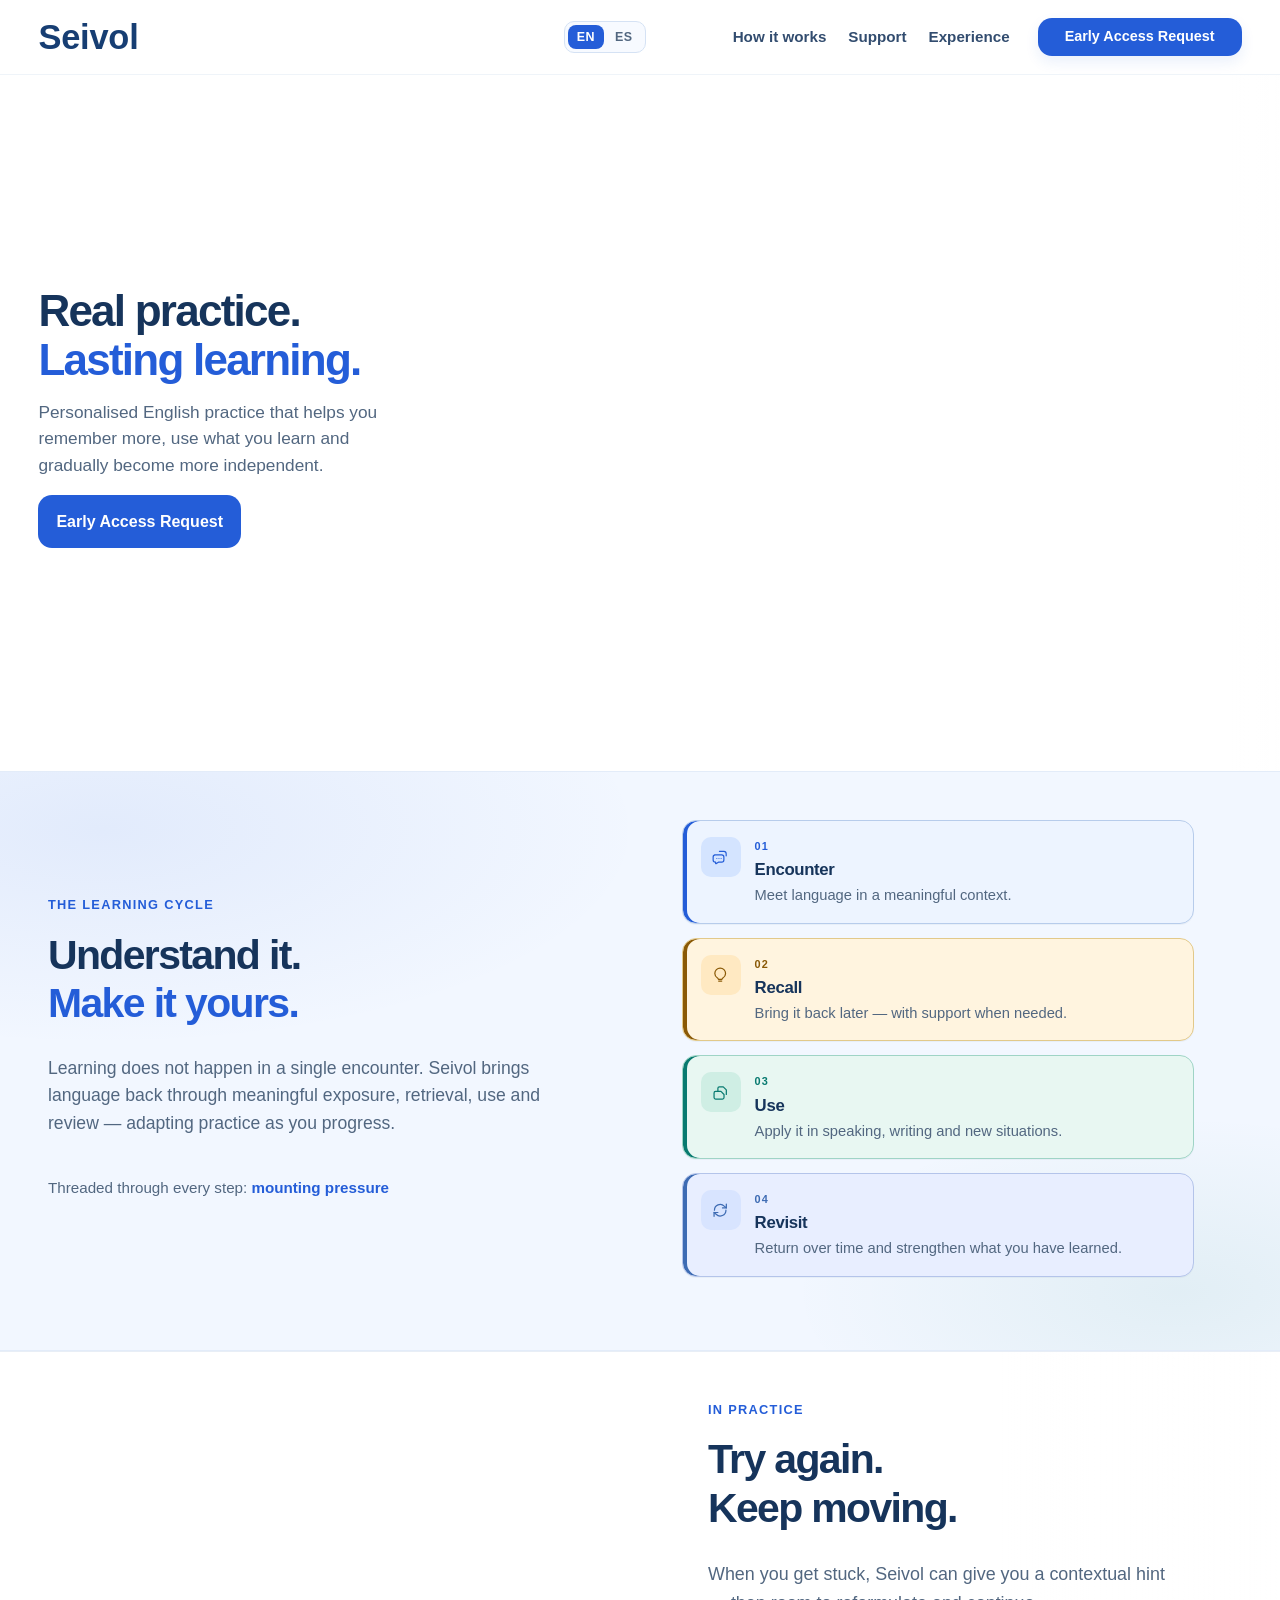
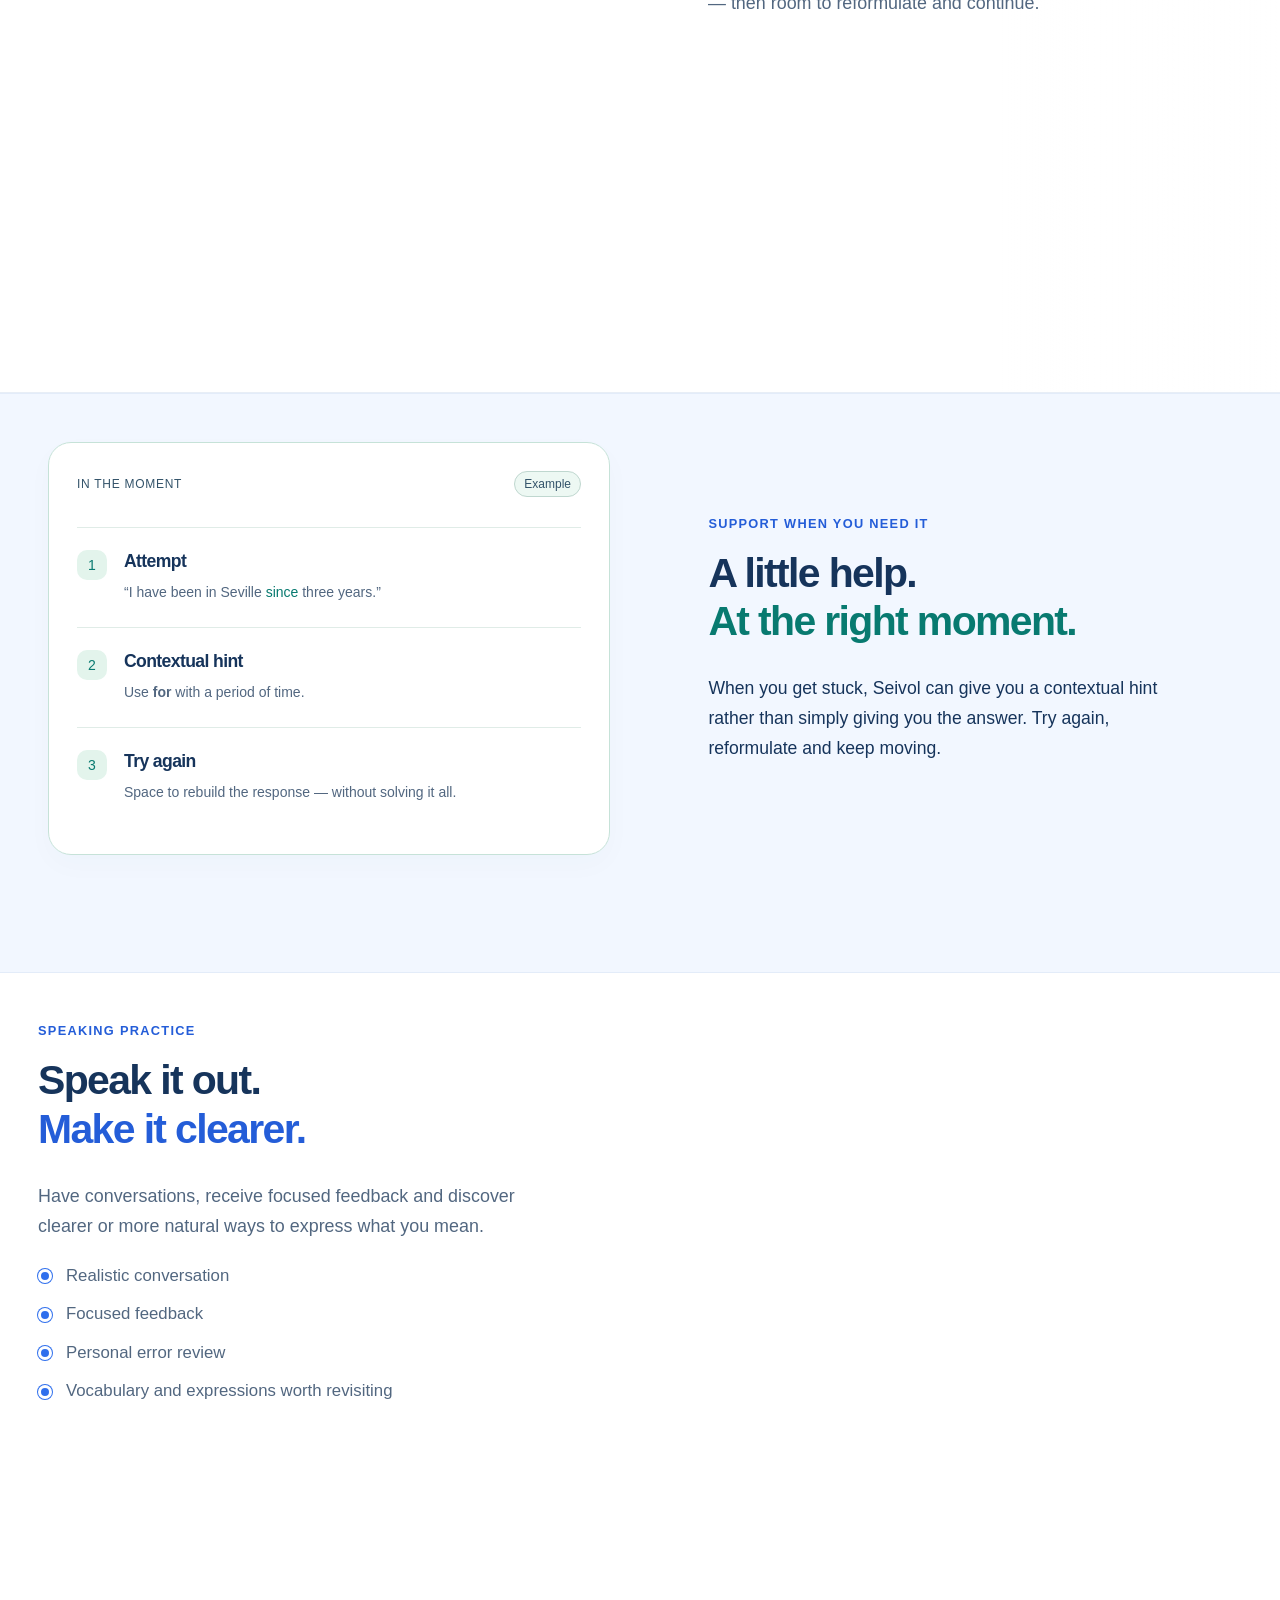
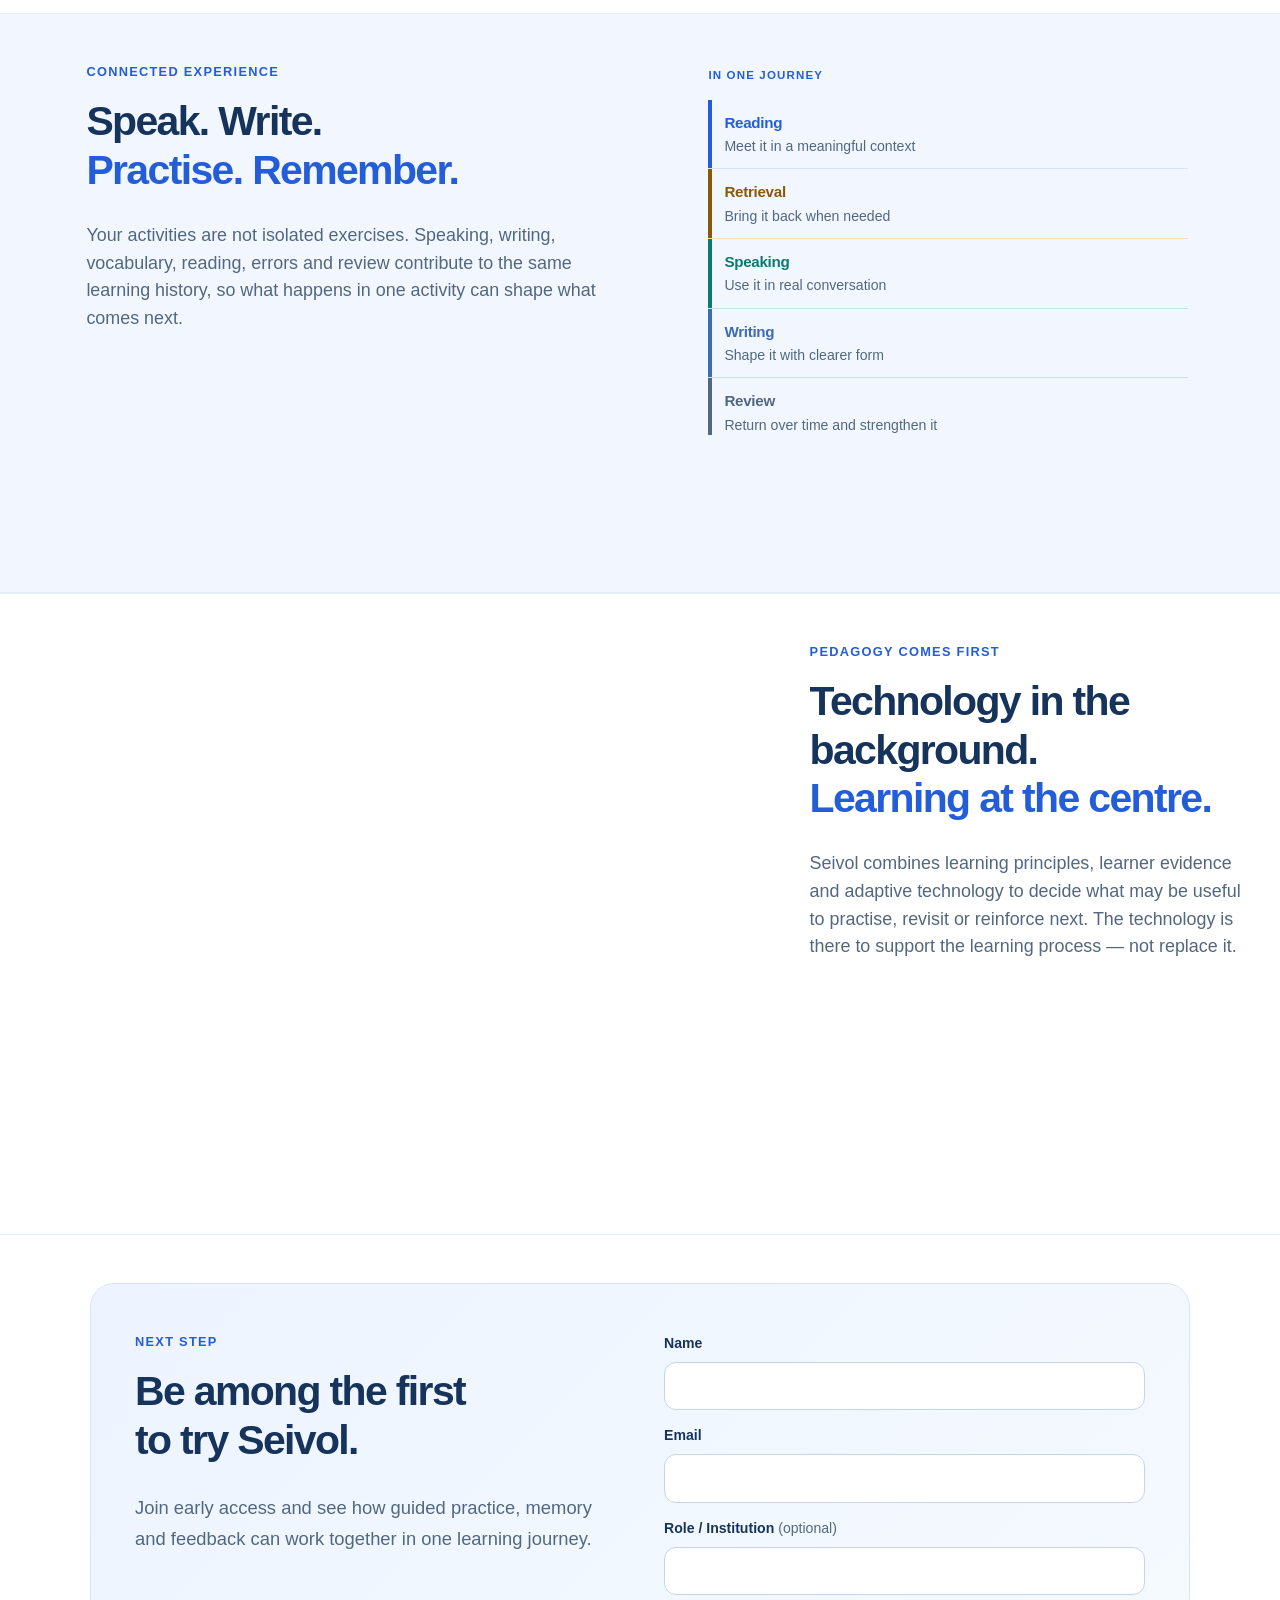
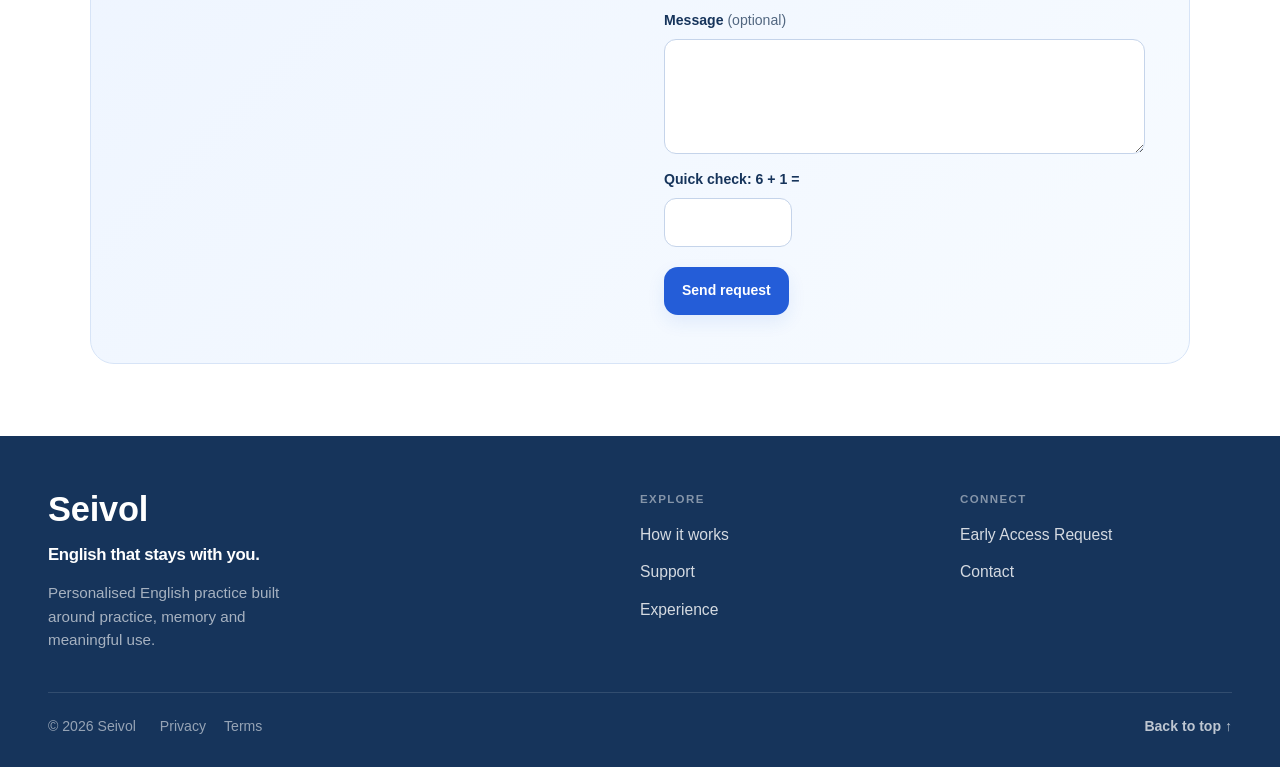
==== commit 8c1bdff5: "Reframe the foundation section around pedagogy first. Co-authored-by: Cursor <cursoragent@cursor.com" ====
--- a/index.html
+++ b/index.html
@@ -275,8 +275,8 @@
   <section id="foundation" class="section foundation-section foundation-bleed" aria-labelledby="foundation-title">
     <div class="container foundation-split">
       <div class="foundation-copy">
-        <p class="eyebrow">LEARNING FIRST</p>
-        <h2 id="foundation-title">Learning first.<br><em>Technology in the background.</em></h2>
+        <p class="eyebrow">PEDAGOGY COMES FIRST</p>
+        <h2 id="foundation-title">Technology in the background.<br><em>Learning at the centre.</em></h2>
         <p class="foundation-lead section-lead">Seivol combines learning principles, learner evidence and adaptive technology to decide what may be useful to practise, revisit or reinforce next. The technology is there to support the learning process — not replace it.</p>
       </div>
       <figure class="foundation-visual">
